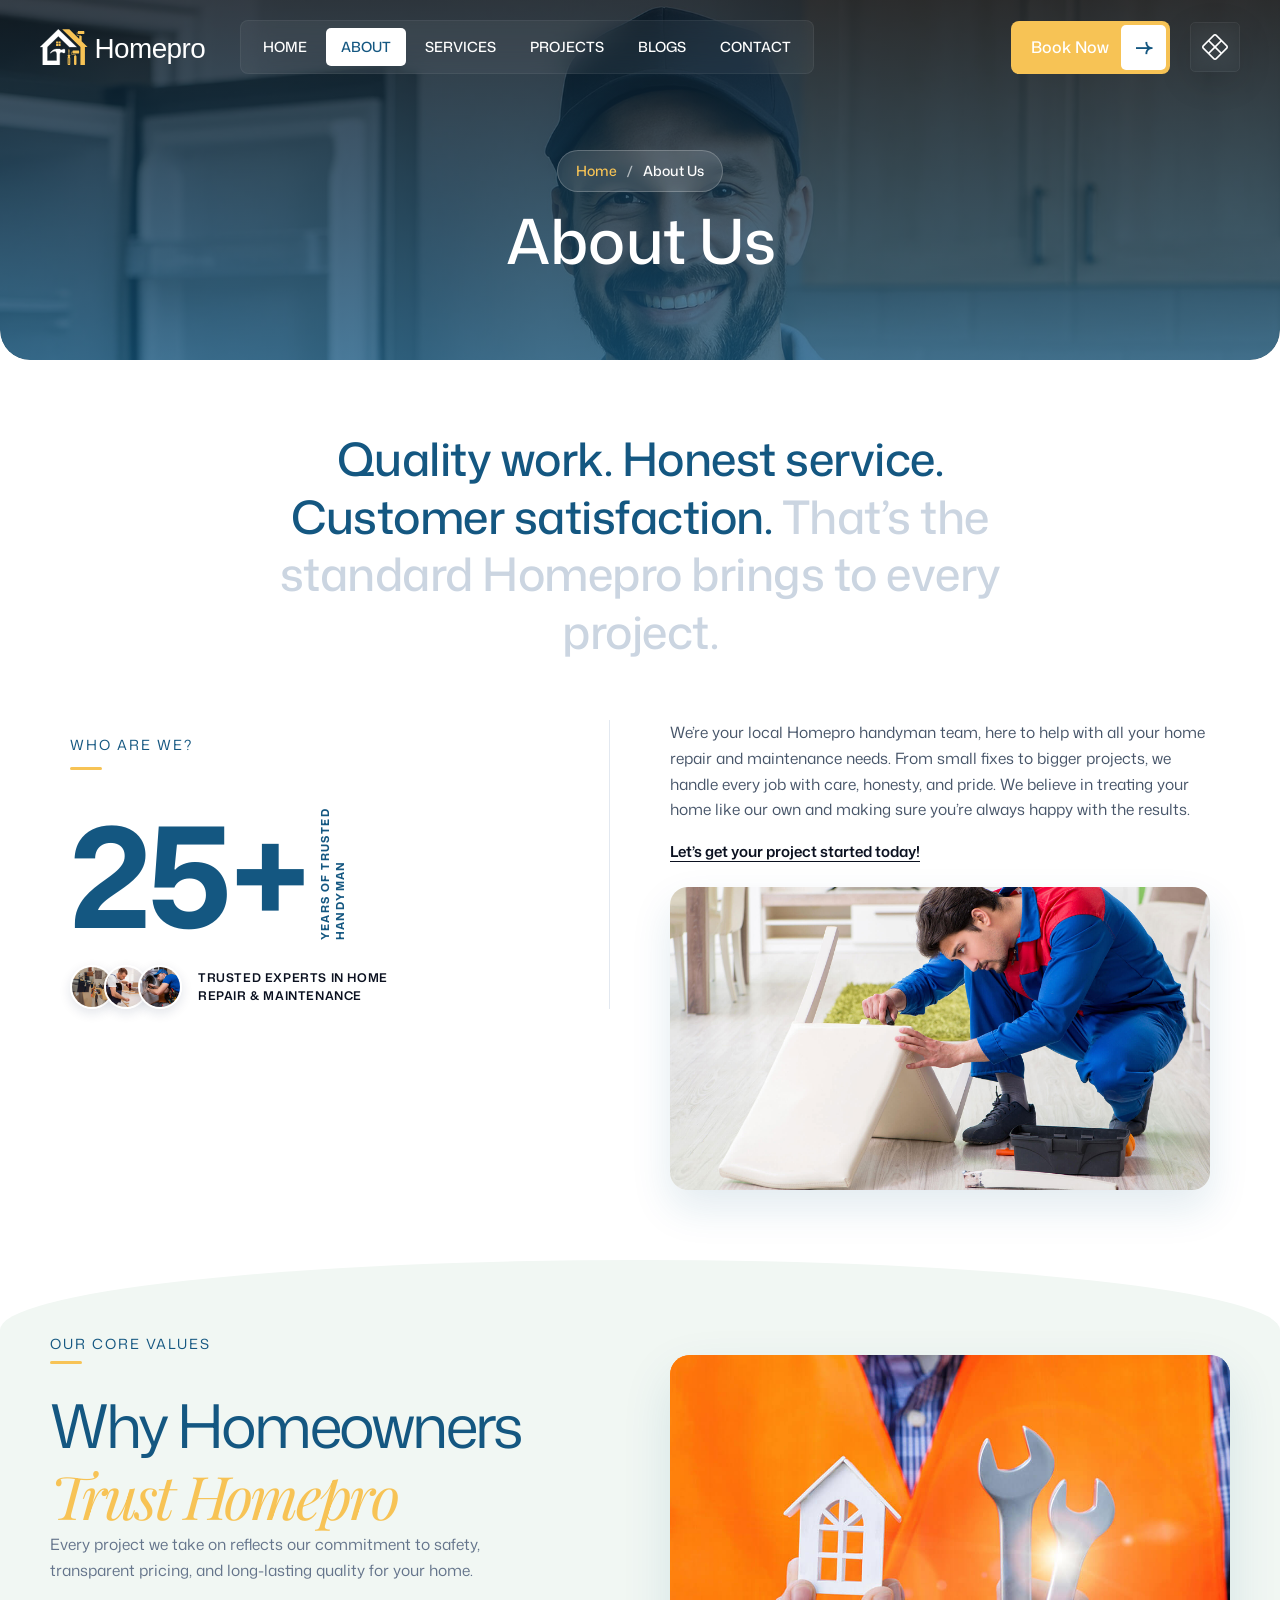
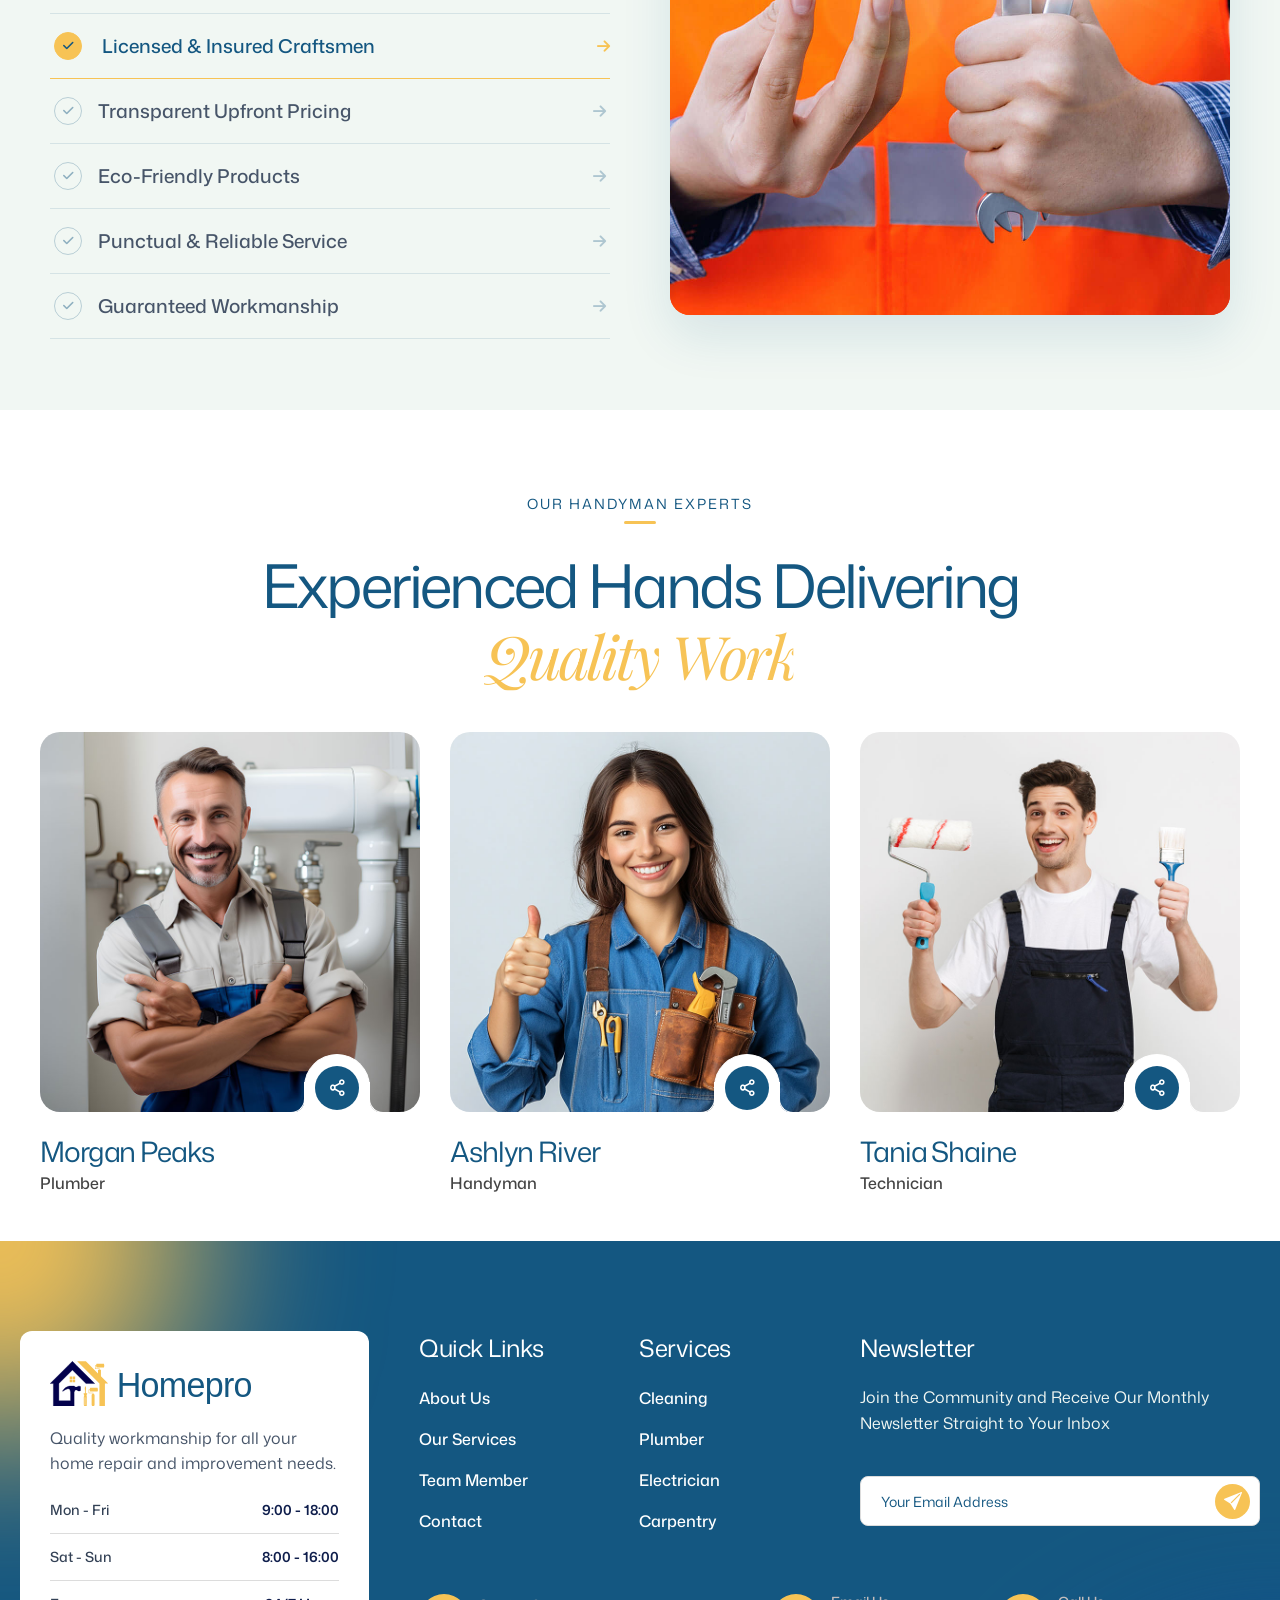
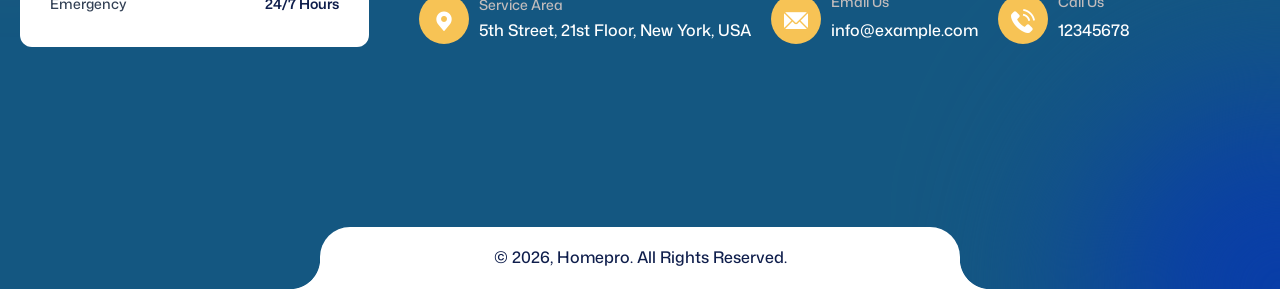
==== about.html @ 8de20cb4 "Move page and footer CSS into head to prevent FOUC on load" ====
<!DOCTYPE html>
<html lang="en-US">
<head>
<link rel="icon" type="image/svg+xml" href="favicon.svg">
	<meta charset="UTF-8" />
	<meta name="viewport" content="width=device-width, initial-scale=1" />
	<link rel="profile" href="http://gmpg.org/xfn/11" />
	
	<title>Homepro &#8211; On-Demand Home Services &amp; Repair WordPress Theme</title>
<meta name='robots' content='max-image-preview:large' />
<link rel='preconnect' href="https://fonts.gstatic.com" crossorigin />
<style id="wp-img-auto-sizes-contain-inline-css">
img:is([sizes=auto i],[sizes^="auto," i]){contain-intrinsic-size:3000px 1500px}
/*# sourceURL=wp-img-auto-sizes-contain-inline-css */
</style>
<style id="wp-emoji-styles-inline-css">

	img.wp-smiley, img.emoji {
		display: inline !important;
		border: none !important;
		box-shadow: none !important;
		height: 1em !important;
		width: 1em !important;
		margin: 0 0.07em !important;
		vertical-align: -0.1em !important;
		background: none !important;
		padding: 0 !important;
	}
/*# sourceURL=wp-emoji-styles-inline-css */
</style>
<style id="classic-theme-styles-inline-css">
/*! This file is auto-generated */
.wp-block-button__link{color:#fff;background-color:#32373c;border-radius:9999px;box-shadow:none;text-decoration:none;padding:calc(.667em + 2px) calc(1.333em + 2px);font-size:1.125em}.wp-block-file__button{background:#32373c;color:#fff;text-decoration:none}
/*# sourceURL=/wp-includes/css/classic-themes.min.css */
</style>
<style id="global-styles-inline-css">
:root{--wp--preset--aspect-ratio--square: 1;--wp--preset--aspect-ratio--4-3: 4/3;--wp--preset--aspect-ratio--3-4: 3/4;--wp--preset--aspect-ratio--3-2: 3/2;--wp--preset--aspect-ratio--2-3: 2/3;--wp--preset--aspect-ratio--16-9: 16/9;--wp--preset--aspect-ratio--9-16: 9/16;--wp--preset--color--black: #000000;--wp--preset--color--cyan-bluish-gray: #abb8c3;--wp--preset--color--white: #ffffff;--wp--preset--color--pale-pink: #f78da7;--wp--preset--color--vivid-red: #cf2e2e;--wp--preset--color--luminous-vivid-orange: #ff6900;--wp--preset--color--luminous-vivid-amber: #fcb900;--wp--preset--color--light-green-cyan: #7bdcb5;--wp--preset--color--vivid-green-cyan: #00d084;--wp--preset--color--pale-cyan-blue: #8ed1fc;--wp--preset--color--vivid-cyan-blue: #0693e3;--wp--preset--color--vivid-purple: #9b51e0;--wp--preset--gradient--vivid-cyan-blue-to-vivid-purple: linear-gradient(135deg,rgb(6,147,227) 0%,rgb(155,81,224) 100%);--wp--preset--gradient--light-green-cyan-to-vivid-green-cyan: linear-gradient(135deg,rgb(122,220,180) 0%,rgb(0,208,130) 100%);--wp--preset--gradient--luminous-vivid-amber-to-luminous-vivid-orange: linear-gradient(135deg,rgb(252,185,0) 0%,rgb(255,105,0) 100%);--wp--preset--gradient--luminous-vivid-orange-to-vivid-red: linear-gradient(135deg,rgb(255,105,0) 0%,rgb(207,46,46) 100%);--wp--preset--gradient--very-light-gray-to-cyan-bluish-gray: linear-gradient(135deg,rgb(238,238,238) 0%,rgb(169,184,195) 100%);--wp--preset--gradient--cool-to-warm-spectrum: linear-gradient(135deg,rgb(74,234,220) 0%,rgb(151,120,209) 20%,rgb(207,42,186) 40%,rgb(238,44,130) 60%,rgb(251,105,98) 80%,rgb(254,248,76) 100%);--wp--preset--gradient--blush-light-purple: linear-gradient(135deg,rgb(255,206,236) 0%,rgb(152,150,240) 100%);--wp--preset--gradient--blush-bordeaux: linear-gradient(135deg,rgb(254,205,165) 0%,rgb(254,45,45) 50%,rgb(107,0,62) 100%);--wp--preset--gradient--luminous-dusk: linear-gradient(135deg,rgb(255,203,112) 0%,rgb(199,81,192) 50%,rgb(65,88,208) 100%);--wp--preset--gradient--pale-ocean: linear-gradient(135deg,rgb(255,245,203) 0%,rgb(182,227,212) 50%,rgb(51,167,181) 100%);--wp--preset--gradient--electric-grass: linear-gradient(135deg,rgb(202,248,128) 0%,rgb(113,206,126) 100%);--wp--preset--gradient--midnight: linear-gradient(135deg,rgb(2,3,129) 0%,rgb(40,116,252) 100%);--wp--preset--font-size--small: 13px;--wp--preset--font-size--medium: 20px;--wp--preset--font-size--large: 36px;--wp--preset--font-size--x-large: 42px;--wp--preset--spacing--20: 0.44rem;--wp--preset--spacing--30: 0.67rem;--wp--preset--spacing--40: 1rem;--wp--preset--spacing--50: 1.5rem;--wp--preset--spacing--60: 2.25rem;--wp--preset--spacing--70: 3.38rem;--wp--preset--spacing--80: 5.06rem;--wp--preset--shadow--natural: 6px 6px 9px rgba(0, 0, 0, 0.2);--wp--preset--shadow--deep: 12px 12px 50px rgba(0, 0, 0, 0.4);--wp--preset--shadow--sharp: 6px 6px 0px rgba(0, 0, 0, 0.2);--wp--preset--shadow--outlined: 6px 6px 0px -3px rgb(255, 255, 255), 6px 6px rgb(0, 0, 0);--wp--preset--shadow--crisp: 6px 6px 0px rgb(0, 0, 0);}.wp-block-button{--wp--preset--dimension--25: 25%;--wp--preset--dimension--50: 50%;--wp--preset--dimension--75: 75%;--wp--preset--dimension--100: 100%;}:where(body) { margin: 0; }:where(.is-layout-flex){gap: 0.5em;}:where(.is-layout-grid){gap: 0.5em;}body .is-layout-flex{display: flex;}.is-layout-flex{flex-wrap: wrap;align-items: center;}.is-layout-flex > :is(*, div){margin: 0;}body .is-layout-grid{display: grid;}.is-layout-grid > :is(*, div){margin: 0;}body{padding-top: 0px;padding-right: 0px;padding-bottom: 0px;padding-left: 0px;}:root :where(.wp-element-button, .wp-block-button__link){background-color: #32373c;border-width: 0;color: #fff;font-family: inherit;font-size: inherit;font-style: inherit;font-weight: inherit;letter-spacing: inherit;line-height: inherit;padding-top: calc(0.667em + 2px);padding-right: calc(1.333em + 2px);padding-bottom: calc(0.667em + 2px);padding-left: calc(1.333em + 2px);text-decoration: none;text-transform: inherit;}.has-black-color{color: var(--wp--preset--color--black) !important;}.has-cyan-bluish-gray-color{color: var(--wp--preset--color--cyan-bluish-gray) !important;}.has-white-color{color: var(--wp--preset--color--white) !important;}.has-pale-pink-color{color: var(--wp--preset--color--pale-pink) !important;}.has-vivid-red-color{color: var(--wp--preset--color--vivid-red) !important;}.has-luminous-vivid-orange-color{color: var(--wp--preset--color--luminous-vivid-orange) !important;}.has-luminous-vivid-amber-color{color: var(--wp--preset--color--luminous-vivid-amber) !important;}.has-light-green-cyan-color{color: var(--wp--preset--color--light-green-cyan) !important;}.has-vivid-green-cyan-color{color: var(--wp--preset--color--vivid-green-cyan) !important;}.has-pale-cyan-blue-color{color: var(--wp--preset--color--pale-cyan-blue) !important;}.has-vivid-cyan-blue-color{color: var(--wp--preset--color--vivid-cyan-blue) !important;}.has-vivid-purple-color{color: var(--wp--preset--color--vivid-purple) !important;}.has-black-background-color{background-color: var(--wp--preset--color--black) !important;}.has-cyan-bluish-gray-background-color{background-color: var(--wp--preset--color--cyan-bluish-gray) !important;}.has-white-background-color{background-color: var(--wp--preset--color--white) !important;}.has-pale-pink-background-color{background-color: var(--wp--preset--color--pale-pink) !important;}.has-vivid-red-background-color{background-color: var(--wp--preset--color--vivid-red) !important;}.has-luminous-vivid-orange-background-color{background-color: var(--wp--preset--color--luminous-vivid-orange) !important;}.has-luminous-vivid-amber-background-color{background-color: var(--wp--preset--color--luminous-vivid-amber) !important;}.has-light-green-cyan-background-color{background-color: var(--wp--preset--color--light-green-cyan) !important;}.has-vivid-green-cyan-background-color{background-color: var(--wp--preset--color--vivid-green-cyan) !important;}.has-pale-cyan-blue-background-color{background-color: var(--wp--preset--color--pale-cyan-blue) !important;}.has-vivid-cyan-blue-background-color{background-color: var(--wp--preset--color--vivid-cyan-blue) !important;}.has-vivid-purple-background-color{background-color: var(--wp--preset--color--vivid-purple) !important;}.has-black-border-color{border-color: var(--wp--preset--color--black) !important;}.has-cyan-bluish-gray-border-color{border-color: var(--wp--preset--color--cyan-bluish-gray) !important;}.has-white-border-color{border-color: var(--wp--preset--color--white) !important;}.has-pale-pink-border-color{border-color: var(--wp--preset--color--pale-pink) !important;}.has-vivid-red-border-color{border-color: var(--wp--preset--color--vivid-red) !important;}.has-luminous-vivid-orange-border-color{border-color: var(--wp--preset--color--luminous-vivid-orange) !important;}.has-luminous-vivid-amber-border-color{border-color: var(--wp--preset--color--luminous-vivid-amber) !important;}.has-light-green-cyan-border-color{border-color: var(--wp--preset--color--light-green-cyan) !important;}.has-vivid-green-cyan-border-color{border-color: var(--wp--preset--color--vivid-green-cyan) !important;}.has-pale-cyan-blue-border-color{border-color: var(--wp--preset--color--pale-cyan-blue) !important;}.has-vivid-cyan-blue-border-color{border-color: var(--wp--preset--color--vivid-cyan-blue) !important;}.has-vivid-purple-border-color{border-color: var(--wp--preset--color--vivid-purple) !important;}.has-vivid-cyan-blue-to-vivid-purple-gradient-background{background: var(--wp--preset--gradient--vivid-cyan-blue-to-vivid-purple) !important;}.has-light-green-cyan-to-vivid-green-cyan-gradient-background{background: var(--wp--preset--gradient--light-green-cyan-to-vivid-green-cyan) !important;}.has-luminous-vivid-amber-to-luminous-vivid-orange-gradient-background{background: var(--wp--preset--gradient--luminous-vivid-amber-to-luminous-vivid-orange) !important;}.has-luminous-vivid-orange-to-vivid-red-gradient-background{background: var(--wp--preset--gradient--luminous-vivid-orange-to-vivid-red) !important;}.has-very-light-gray-to-cyan-bluish-gray-gradient-background{background: var(--wp--preset--gradient--very-light-gray-to-cyan-bluish-gray) !important;}.has-cool-to-warm-spectrum-gradient-background{background: var(--wp--preset--gradient--cool-to-warm-spectrum) !important;}.has-blush-light-purple-gradient-background{background: var(--wp--preset--gradient--blush-light-purple) !important;}.has-blush-bordeaux-gradient-background{background: var(--wp--preset--gradient--blush-bordeaux) !important;}.has-luminous-dusk-gradient-background{background: var(--wp--preset--gradient--luminous-dusk) !important;}.has-pale-ocean-gradient-background{background: var(--wp--preset--gradient--pale-ocean) !important;}.has-electric-grass-gradient-background{background: var(--wp--preset--gradient--electric-grass) !important;}.has-midnight-gradient-background{background: var(--wp--preset--gradient--midnight) !important;}.has-small-font-size{font-size: var(--wp--preset--font-size--small) !important;}.has-medium-font-size{font-size: var(--wp--preset--font-size--medium) !important;}.has-large-font-size{font-size: var(--wp--preset--font-size--large) !important;}.has-x-large-font-size{font-size: var(--wp--preset--font-size--x-large) !important;}
:root :where(.wp-block-icon svg){width: 24px;}
:where(.wp-block-gallery.is-layout-flex){gap: var( --wp--style--gallery-gap-default, var( --gallery-block--gutter-size, var( --wp--style--block-gap, 0.5em ) ) );}:where(.wp-block-gallery.is-layout-grid){gap: var( --wp--style--gallery-gap-default, var( --gallery-block--gutter-size, var( --wp--style--block-gap, 0.5em ) ) );}
:where(.wp-block-latest-posts.is-layout-flex){gap: 1.25em;}:where(.wp-block-latest-posts.is-layout-grid){gap: 1.25em;}
:where(.wp-block-post-template.is-layout-flex){gap: 1.25em;}:where(.wp-block-post-template.is-layout-grid){gap: 1.25em;}
:where(.wp-block-term-template.is-layout-flex){gap: 1.25em;}:where(.wp-block-term-template.is-layout-grid){gap: 1.25em;}
:where(.wp-block-columns.is-layout-flex){gap: 2em;}:where(.wp-block-columns.is-layout-grid){gap: 2em;}
:root :where(.wp-block-pullquote){font-size: 1.5em;line-height: 1.6;}
/*# sourceURL=global-styles-inline-css */
</style>




<style id="woocommerce-inline-inline-css">
.woocommerce form .form-row .required { visibility: visible; }
/*# sourceURL=woocommerce-inline-inline-css */
</style>
<noscript></noscript>

<script id="jquery-core-js" src="assets/js/17-jquery.min.js"></script>

<script id="jquery-js-after">
!function($){"use strict";$(document).ready(function(){$(this).scrollTop()>100&&$(".hfe-scroll-to-top-wrap").removeClass("hfe-scroll-to-top-hide"),$(window).scroll(function(){$(this).scrollTop()<100?$(".hfe-scroll-to-top-wrap").fadeOut(300):$(".hfe-scroll-to-top-wrap").fadeIn(300)}),$(".hfe-scroll-to-top-wrap").on("click",function(){$("html, body").animate({scrollTop:0},300);return!1})})}(jQuery);
!function($){'use strict';$(document).ready(function(){var bar=$('.hfe-reading-progress-bar');if(!bar.length)return;$(window).on('scroll',function(){var s=$(window).scrollTop(),d=$(document).height()-$(window).height(),p=d? s/d*100:0;bar.css('width',p+'%')});});}(jQuery);
</script>

<script id="wc-add-to-cart-js-extra">
var wc_add_to_cart_params = {"ajax_url":"/wp-admin/admin-ajax.php","wc_ajax_url":"/?wc-ajax=%%endpoint%%","i18n_view_cart":"View cart","cart_url":"#","is_cart":"","cart_redirect_after_add":"no"};
</script>


<script id="woocommerce-js-extra">
var woocommerce_params = {"ajax_url":"/wp-admin/admin-ajax.php","wc_ajax_url":"/?wc-ajax=%%endpoint%%","i18n_password_show":"Show password","i18n_password_hide":"Hide password"};
</script>

<noscript><style>.woocommerce-product-gallery{ opacity: 1 !important; }</style></noscript>
	<style>
				.e-con.e-parent:nth-of-type(n+4):not(.e-lazyloaded):not(.e-no-lazyload),
				.e-con.e-parent:nth-of-type(n+4):not(.e-lazyloaded):not(.e-no-lazyload) * {
					background-image: none !important;
				}
				@media screen and (max-height: 1024px) {
					.e-con.e-parent:nth-of-type(n+3):not(.e-lazyloaded):not(.e-no-lazyload),
					.e-con.e-parent:nth-of-type(n+3):not(.e-lazyloaded):not(.e-no-lazyload) * {
						background-image: none !important;
					}
				}
				@media screen and (max-height: 640px) {
					.e-con.e-parent:nth-of-type(n+2):not(.e-lazyloaded):not(.e-no-lazyload),
					.e-con.e-parent:nth-of-type(n+2):not(.e-lazyloaded):not(.e-no-lazyload) * {
						background-image: none !important;
					}
				}
			</style>
			<meta name="msapplication-TileImage" content="assets/images/media-54.png" />
<style id="faltu-dynamic-css">:root{--loader-img-width:250;--faltu-typography-body-font-family:Mona Sans;--faltu-typography-body-font-weight:400;--faltu-typography-body-font-size:16px;--faltu-typography-body-line-height:26px;--faltu-typography-secondary-font-family:Mona Sans;--faltu-typography-h1-font-family:Mona Sans;--faltu-typography-h1-font-weight:600;--faltu-typography-h1-font-size:80px;--faltu-typography-h1-line-height:90px;--faltu-typography-h2-font-family:Mona Sans;--faltu-typography-h2-font-weight:400;--faltu-typography-h2-font-size:60px;--faltu-typography-h2-line-height:70px;--faltu-typography-h3-font-family:Mona Sans;--faltu-typography-h3-font-weight:400;--faltu-typography-h3-font-size:34px;--faltu-typography-h3-line-height:44px;--faltu-typography-h4-font-family:Mona Sans;--faltu-typography-h4-font-weight:400;--faltu-typography-h4-font-size:28px;--faltu-typography-h4-line-height:38px;--faltu-typography-h5-font-family:Mona Sans;--faltu-typography-h5-font-weight:400;--faltu-typography-h5-font-size:24px;--faltu-typography-h5-line-height:34px;--faltu-typography-h6-font-family:Mona Sans;--faltu-typography-h6-font-weight:400;--faltu-typography-h6-font-size:20px;--faltu-typography-h6-line-height:30px;--faltu-primary-color:#F7C355;--faltu-text-color:#145781;--faltu-body-color:#444444;--faltu-white-color:#FFFFFF;--faltu-bg-dark-color:#145781;--faltu-bg-light-color:#F1F7F3;--faltu-border-light-color:#DCDCDC;}body{font-family:"Mona Sans";line-height:26px;font-weight:400;font-style:normal;font-size:16px;}h1, .h1{font-family:"Mona Sans";line-height:90px;font-weight:600;font-style:normal;font-size:80px;}h2, .h2{font-family:"Mona Sans";line-height:70px;font-weight:400;font-style:normal;font-size:60px;}h3, .h3{font-family:"Mona Sans";line-height:44px;font-weight:400;font-style:normal;font-size:34px;}h4, .h4{font-family:"Mona Sans";line-height:38px;font-weight:400;font-style:normal;font-size:28px;}h5, .h5{font-family:"Mona Sans";line-height:34px;font-weight:400;font-style:normal;font-size:24px;}h6, .h6{font-family:"Mona Sans";line-height:30px;font-weight:400;font-style:normal;font-size:20px;}</style>
<link rel="preconnect" href="#" crossorigin>
<link rel="preconnect" href="https://fonts.gstatic.com" crossorigin>
<link rel="stylesheet" href="https://cdnjs.cloudflare.com/ajax/libs/font-awesome/6.5.1/css/all.min.css">
<link rel="stylesheet" href="https://cdn.jsdelivr.net/npm/bootstrap-icons@1.11.3/font/bootstrap-icons.min.css">
<link rel="stylesheet" href="https://fonts.googleapis.com/css2?family=Mona+Sans:ital,wght@0,200..900;1,200..900&family=Playfair+Display:ital,wght@0,400..700;1,400..700&display=swap">
<link rel="stylesheet" href="assets/css/main.css">
<style id="flaticon-inline-data-uri">
@font-face {
    font-family: "flaticon_mycollection";
    src: url("[data-uri]") format("woff2");
    font-weight: normal;
    font-style: normal;
    font-display: block;
}

/*!
*    ______ _       _   _
*    |  ____| |     | | (_)
*    | |__  | | __ _| |_ _  ___ ___  _ __
*    |  __| | |/ _` | __| |/ __/ _ \| '_ \
*    | |    | | (_| | |_| | (_| (_) | | | |
*    |_|    |_|\__,_|\__|_|\___\___/|_| |_|
*
*         https://www.flaticon.com
*/



i[class^="flaticon-"]:before, i[class*=" flaticon-"]:before {
    font-family: flaticon_mycollection !important;
    font-style: normal;
    font-weight: normal !important;
    font-variant: normal;
    text-transform: none;
    line-height: 1;
    -webkit-font-smoothing: antialiased;
    -moz-osx-font-smoothing: grayscale;
    vertical-align: -0.125em;
}

.flaticon-facebook-app-symbol:before {
    content: "\f101";
}
.flaticon-twitter:before {
    content: "\f102";
}
.flaticon-instagram:before {
    content: "\f103";
}
.flaticon-youtube:before {
    content: "\f104";
}
.flaticon-dribble:before {
    content: "\f105";
}
.flaticon-reddit-logo:before {
    content: "\f106";
}
.flaticon-viber:before {
    content: "\f107";
}
.flaticon-tik-tok:before {
    content: "\f108";
}
.flaticon-asterisk:before {
    content: "\f109";
}
.flaticon-asterisk-1:before {
    content: "\f10a";
}
.flaticon-phone-call:before {
    content: "\f10b";
}
.flaticon-customer-service:before {
    content: "\f10c";
}
.flaticon-telephone:before {
    content: "\f10d";
}
.flaticon-phone-call-1:before {
    content: "\f10e";
}
.flaticon-support:before {
    content: "\f10f";
}
.flaticon-center:before {
    content: "\f110";
}
.flaticon-phone-call-2:before {
    content: "\f111";
}
.flaticon-email:before {
    content: "\f112";
}
.flaticon-email-1:before {
    content: "\f113";
}
.flaticon-email-2:before {
    content: "\f114";
}
.flaticon-email-3:before {
    content: "\f115";
}
.flaticon-email-4:before {
    content: "\f116";
}
.flaticon-pin:before {
    content: "\f117";
}
.flaticon-pin-1:before {
    content: "\f118";
}
.flaticon-home-address:before {
    content: "\f119";
}
.flaticon-web:before {
    content: "\f11a";
}
.flaticon-globe:before {
    content: "\f11b";
}
.flaticon-world-wide-web:before {
    content: "\f11c";
}
.flaticon-award-symbol:before {
    content: "\f11d";
}
.flaticon-award:before {
    content: "\f11e";
}
.flaticon-medal:before {
    content: "\f11f";
}
.flaticon-olive-branches-award-symbol:before {
    content: "\f120";
}
.flaticon-trophy:before {
    content: "\f121";
}
.flaticon-award-1:before {
    content: "\f122";
}
.flaticon-medal-1:before {
    content: "\f123";
}
.flaticon-winner:before {
    content: "\f124";
}
.flaticon-award-2:before {
    content: "\f125";
}
.flaticon-calendar:before {
    content: "\f126";
}
.flaticon-schedule:before {
    content: "\f127";
}
.flaticon-schedule-1:before {
    content: "\f128";
}
.flaticon-user:before {
    content: "\f129";
}
.flaticon-user-1:before {
    content: "\f12a";
}
.flaticon-edit-image:before {
    content: "\f12b";
}
.flaticon-edit-file:before {
    content: "\f12c";
}
.flaticon-document:before {
    content: "\f12d";
}
.flaticon-folder:before {
    content: "\f12e";
}
.flaticon-folder-1:before {
    content: "\f12f";
}
.flaticon-quote:before {
    content: "\f130";
}
.flaticon-quotation:before {
    content: "\f131";
}
.flaticon-comma:before {
    content: "\f132";
}
.flaticon-quotes:before {
    content: "\f133";
}
.flaticon-check-mark:before {
    content: "\f134";
}
.flaticon-checked:before {
    content: "\f135";
}
.flaticon-check-mark-1:before {
    content: "\f136";
}
.flaticon-check:before {
    content: "\f137";
}
.flaticon-read:before {
    content: "\f138";
}
.flaticon-thin-arrow:before {
    content: "\f139";
}
.flaticon-right-up:before {
    content: "\f13a";
}
.flaticon-arrow:before {
    content: "\f13b";
}
.flaticon-right-arrow:before {
    content: "\f13c";
}
.flaticon-right-arrow-1:before {
    content: "\f13d";
}
.flaticon-arrow-left:before {
    content: "\f13e";
}
.flaticon-chat:before {
    content: "\f13f";
}
.flaticon-back-in-time:before {
    content: "\f140";
}
.flaticon-gallery:before {
    content: "\f141";
}
.flaticon-play-button:before {
    content: "\f142";
}
.flaticon-play:before {
    content: "\f143";
}
.flaticon-play-button-1:before {
    content: "\f144";
}
.flaticon-play-1:before {
    content: "\f145";
}
.flaticon-play-2:before {
    content: "\f146";
}
.flaticon-share:before {
    content: "\f147";
}
.flaticon-paper-plane:before {
    content: "\f148";
}
.flaticon-linkedin:before {
    content: "\f149";
}
.flaticon-whatsapp:before {
    content: "\f14a";
}
.flaticon-man:before {
    content: "\f14b";
}
.flaticon-technician:before {
    content: "\f14c";
}
.flaticon-tools:before {
    content: "\f14d";
}
.flaticon-plumber:before {
    content: "\f14e";
}
.flaticon-technician-1:before {
    content: "\f14f";
}
.flaticon-troubleshooting:before {
    content: "\f150";
}
.flaticon-troubleshooting-1:before {
    content: "\f151";
}
.flaticon-broken-wire:before {
    content: "\f152";
}
.flaticon-plug:before {
    content: "\f153";
}
.flaticon-electrical-panel:before {
    content: "\f154";
}
.flaticon-electric-panel:before {
    content: "\f155";
}
.flaticon-broken-cable:before {
    content: "\f156";
}
.flaticon-electrician:before {
    content: "\f157";
}
.flaticon-tv:before {
    content: "\f158";
}
.flaticon-repair-service:before {
    content: "\f159";
}
.flaticon-wire:before {
    content: "\f15a";
}
.flaticon-wire-1:before {
    content: "\f15b";
}
.flaticon-chandelier:before {
    content: "\f15c";
}
.flaticon-electrical-mechanic:before {
    content: "\f15d";
}
.flaticon-electricity:before {
    content: "\f15e";
}
.flaticon-electrician-1:before {
    content: "\f15f";
}
.flaticon-circuit-breaker:before {
    content: "\f160";
}
.flaticon-leak:before {
    content: "\f161";
}
.flaticon-leak-1:before {
    content: "\f162";
}
.flaticon-faucet:before {
    content: "\f163";
}
.flaticon-repair:before {
    content: "\f164";
}
.flaticon-sink:before {
    content: "\f165";
}
.flaticon-plumbing-maintenance:before {
    content: "\f166";
}
.flaticon-repairing:before {
    content: "\f167";
}
.flaticon-system:before {
    content: "\f168";
}
.flaticon-unclogging:before {
    content: "\f169";
}
.flaticon-drain:before {
    content: "\f16a";
}
.flaticon-pipe:before {
    content: "\f16b";
}
.flaticon-cutting:before {
    content: "\f16c";
}
.flaticon-plumbing-accessory:before {
    content: "\f16d";
}
.flaticon-boiler:before {
    content: "\f16e";
}
.flaticon-heater:before {
    content: "\f16f";
}
.flaticon-water:before {
    content: "\f170";
}
.flaticon-pressure-gauge:before {
    content: "\f171";
}
.flaticon-pipe-1:before {
    content: "\f172";
}
.flaticon-basin:before {
    content: "\f173";
}
.flaticon-plumber-1:before {
    content: "\f174";
}
.flaticon-faucet-1:before {
    content: "\f175";
}
.flaticon-pipes:before {
    content: "\f176";
}
.flaticon-plumbing:before {
    content: "\f177";
}
.flaticon-plumber-2:before {
    content: "\f178";
}
.flaticon-toilet:before {
    content: "\f179";
}
.flaticon-faucet-2:before {
    content: "\f17a";
}
.flaticon-shower:before {
    content: "\f17b";
}
.flaticon-air-conditioner:before {
    content: "\f17c";
}
.flaticon-air-conditioner-1:before {
    content: "\f17d";
}
.flaticon-air-conditioner-2:before {
    content: "\f17e";
}
.flaticon-air-conditioner-3:before {
    content: "\f17f";
}
.flaticon-ac:before {
    content: "\f180";
}
.flaticon-air-conditioner-4:before {
    content: "\f181";
}
.flaticon-compressor:before {
    content: "\f182";
}
.flaticon-installation:before {
    content: "\f183";
}
.flaticon-maintenance:before {
    content: "\f184";
}
.flaticon-setting:before {
    content: "\f185";
}
.flaticon-maintenance-1:before {
    content: "\f186";
}
.flaticon-air-filter:before {
    content: "\f187";
}
.flaticon-air:before {
    content: "\f188";
}
.flaticon-repair-service-1:before {
    content: "\f189";
}
.flaticon-cleaning:before {
    content: "\f18a";
}
.flaticon-water-leak:before {
    content: "\f18b";
}
.flaticon-ac-1:before {
    content: "\f18c";
}
.flaticon-refilling:before {
    content: "\f18d";
}
.flaticon-repair-1:before {
    content: "\f18e";
}
.flaticon-air-conditioner-5:before {
    content: "\f18f";
}
.flaticon-system-1:before {
    content: "\f190";
}
.flaticon-cleaning-service:before {
    content: "\f191";
}
.flaticon-clean:before {
    content: "\f192";
}
.flaticon-ac-2:before {
    content: "\f193";
}
.flaticon-hotel:before {
    content: "\f194";
}
.flaticon-cleaning-1:before {
    content: "\f195";
}
.flaticon-oosouji:before {
    content: "\f196";
}
.flaticon-home:before {
    content: "\f197";
}
.flaticon-sofa:before {
    content: "\f198";
}
.flaticon-kitchen:before {
    content: "\f199";
}
.flaticon-cleaning-after-builders:before {
    content: "\f19a";
}
.flaticon-cleaning-2:before {
    content: "\f19b";
}
.flaticon-washing:before {
    content: "\f19c";
}
.flaticon-hot-water:before {
    content: "\f19d";
}
.flaticon-kitchen-1:before {
    content: "\f19e";
}
.flaticon-shower-1:before {
    content: "\f19f";
}
.flaticon-toilet-1:before {
    content: "\f1a0";
}
.flaticon-bathroom:before {
    content: "\f1a1";
}
.flaticon-water-closet:before {
    content: "\f1a2";
}
.flaticon-window-cleaning:before {
    content: "\f1a3";
}
.flaticon-window:before {
    content: "\f1a4";
}
.flaticon-window-cleaning-1:before {
    content: "\f1a5";
}
.flaticon-power-washing:before {
    content: "\f1a6";
}
.flaticon-carpet:before {
    content: "\f1a7";
}
.flaticon-mop:before {
    content: "\f1a8";
}
.flaticon-cleaning-tools:before {
    content: "\f1a9";
}
.flaticon-cleaning-3:before {
    content: "\f1aa";
}
.flaticon-house-cleaning:before {
    content: "\f1ab";
}
.flaticon-housekeeping:before {
    content: "\f1ac";
}
.flaticon-clean-1:before {
    content: "\f1ad";
}
.flaticon-cleaning-service-1:before {
    content: "\f1ae";
}
.flaticon-crew:before {
    content: "\f1af";
}
.flaticon-cleaning-cart:before {
    content: "\f1b0";
}
.flaticon-laundry-service:before {
    content: "\f1b1";
}
.flaticon-office-cleaning:before {
    content: "\f1b2";
}
.flaticon-cleaner:before {
    content: "\f1b3";
}
.flaticon-janitorial-service:before {
    content: "\f1b4";
}
.flaticon-hotel-cleaning:before {
    content: "\f1b5";
}
.flaticon-cleaner-1:before {
    content: "\f1b6";
}
.flaticon-office:before {
    content: "\f1b7";
}
.flaticon-cleaning-tool:before {
    content: "\f1b8";
}
.flaticon-oil:before {
    content: "\f1b9";
}
.flaticon-lubricant:before {
    content: "\f1ba";
}
.flaticon-water-pump:before {
    content: "\f1bb";
}
.flaticon-installation-1:before {
    content: "\f1bc";
}
.flaticon-technician-2:before {
    content: "\f1bd";
}
.flaticon-check-1:before {
    content: "\f1be";
}
.flaticon-machine-oil:before {
    content: "\f1bf";
}
.flaticon-mechanical-engineering:before {
    content: "\f1c0";
}
.flaticon-welding:before {
    content: "\f1c1";
}
.flaticon-welding-1:before {
    content: "\f1c2";
}
.flaticon-welding-2:before {
    content: "\f1c3";
}
.flaticon-tool-box:before {
    content: "\f1c4";
}
.flaticon-wrench:before {
    content: "\f1c5";
}
.flaticon-predictive:before {
    content: "\f1c6";
}
.flaticon-tools-1:before {
    content: "\f1c7";
}
.flaticon-mechanic:before {
    content: "\f1c8";
}
.flaticon-spare-parts:before {
    content: "\f1c9";
}
.flaticon-mechanical:before {
    content: "\f1ca";
}
.flaticon-car:before {
    content: "\f1cb";
}
.flaticon-motor:before {
    content: "\f1cc";
}
.flaticon-motor-1:before {
    content: "\f1cd";
}
.flaticon-car-1:before {
    content: "\f1ce";
}
.flaticon-service:before {
    content: "\f1cf";
}
.flaticon-installation-2:before {
    content: "\f1d0";
}
.flaticon-folder-2:before {
    content: "\f1d1";
}
.flaticon-cabinet:before {
    content: "\f1d2";
}
.flaticon-repairing-1:before {
    content: "\f1d3";
}
.flaticon-floor:before {
    content: "\f1d4";
}
.flaticon-window-1:before {
    content: "\f1d5";
}
.flaticon-screwdriver:before {
    content: "\f1d6";
}
.flaticon-carpentry:before {
    content: "\f1d7";
}
.flaticon-construction:before {
    content: "\f1d8";
}
.flaticon-carpenter:before {
    content: "\f1d9";
}
.flaticon-interior-design:before {
    content: "\f1da";
}
.flaticon-paint-brush:before {
    content: "\f1db";
}
.flaticon-paint-roller:before {
    content: "\f1dc";
}
.flaticon-paint-roller-1:before {
    content: "\f1dd";
}
.flaticon-painting:before {
    content: "\f1de";
}
.flaticon-ceiling:before {
    content: "\f1df";
}
.flaticon-car-painting:before {
    content: "\f1e0";
}
.flaticon-wallpaper:before {
    content: "\f1e1";
}
.flaticon-surface:before {
    content: "\f1e2";
}
.flaticon-clean-2:before {
    content: "\f1e3";
}
.flaticon-paint-roller-2:before {
    content: "\f1e4";
}
.flaticon-paint-spray:before {
    content: "\f1e5";
}
.flaticon-paint-brush-1:before {
    content: "\f1e6";
}
.flaticon-workshop:before {
    content: "\f1e7";
}
.flaticon-electrician-service:before {
    content: "\f1e8";
}
.flaticon-house:before {
    content: "\f1e9";
}
.flaticon-roof:before {
    content: "\f1ea";
}
.flaticon-home-repair:before {
    content: "\f1eb";
}
.flaticon-house-maintenance:before {
    content: "\f1ec";
}
.flaticon-building:before {
    content: "\f1ed";
}
.flaticon-property-management:before {
    content: "\f1ee";
}
.flaticon-car-repair:before {
    content: "\f1ef";
}
.flaticon-development:before {
    content: "\f1f0";
}
.flaticon-bed:before {
    content: "\f1f1";
}
.flaticon-house-1:before {
    content: "\f1f2";
}
.flaticon-washing-machine:before {
    content: "\f1f3";
}
.flaticon-appliance-repair:before {
    content: "\f1f4";
}
.flaticon-washing-machine-1:before {
    content: "\f1f5";
}
.flaticon-review:before {
    content: "\f1f6";
}
.flaticon-rating:before {
    content: "\f1f7";
}
.flaticon-happy:before {
    content: "\f1f8";
}
.flaticon-chat-1:before {
    content: "\f1f9";
}
.flaticon-affordable:before {
    content: "\f1fa";
}
.flaticon-clock:before {
    content: "\f1fb";
}
.flaticon-clock-1:before {
    content: "\f1fc";
}
.flaticon-rapid:before {
    content: "\f1fd";
}
.flaticon-fast-time:before {
    content: "\f1fe";
}


</style>
<style id="master-perfect-overrides">
:root {
    --faltu-primary-color: #F7C355 !important;
    --faltu-bg-dark-color: #145781 !important;
    --faltu-text-color: #145781 !important;
    --e-global-color-primary: #145781 !important;
    --e-global-color-secondary: #F7C355 !important;
    --e-global-color-accent: #F7C355 !important;
}

/* Hide Preloader permanently */
#ht-preloader, .preloader, #preloader, #page-loading, .page-loading {
    display: none !important;
    opacity: 0 !important;
    visibility: hidden !important;
    z-index: -9999 !important;
}
body {
    overflow: visible !important;
    opacity: 1 !important;
    visibility: visible !important;
}

/* Icons Visibility */
.service-icon i,
.service-icon .flaticon,
.service-icon [class^="flaticon-"] {
    color: #FFFFFF !important;
    font-size: 46px !important;
    line-height: 1 !important;
    display: inline-block !important;
    visibility: visible !important;
    opacity: 1 !important;
}
.service-item:hover .service-icon i,
.service-item.style-1:hover .service-icon i {
    color: #145781 !important;
}
i.flaticon, [class^="flaticon-"], [class*=" flaticon-"], [class^="flaticon-"]:before, [class*=" flaticon-"]:before, [class^="flaticon-"]:after, [class*=" flaticon-"]:after {
    font-family: "flaticon_mycollection" !important;
    visibility: visible !important;
    opacity: 1 !important;
}

/* Contact / Booking Call / Email Red Icons -> Light Brown #F7C355 */
.contact-info li i,
.contact-icon i,
.contact-info .flaticon,
.elementor-widget-contact-info i {
    color: #F7C355 !important;
}

/* Consistent Italic Serif Accent for ALL Site Headings */
.theme-title h2 .title-sub,
.theme-title h1 .title-sub {
    font-family: 'Playfair Display', Georgia, serif !important;
    font-style: italic !important;
    font-weight: 400 !important;
    color: #F7C355 !important;
}

/* Service Hours Box (Offcanvas Sidebar Only) - Pure White Text */
.elementor-17094 .elementor-widget-working-hours,
.elementor-17094 .elementor-widget-working-hours *,
.elementor-element-7171aa9,
.elementor-element-7171aa9 * {
    color: #FFFFFF !important;
}

/* Footer White Card Working Hours - Dark Readable Text */
.elementor-17089 .elementor-element-78c54be .working-hours-item .working-day,
.elementor-17089 .elementor-element-5eec613 .working-hours-item .working-day {
    color: #334155 !important;
}
.elementor-17089 .elementor-element-78c54be .working-hours-item .working-time,
.elementor-17089 .elementor-element-5eec613 .working-hours-item .working-time {
    color: #0F1E4C !important;
}
.elementor-17089 .elementor-element-78c54be .elementor-widget-text-editor,
.elementor-17089 .elementor-element-78c54be .elementor-widget-text-editor p {
    color: #475569 !important;
}

/* Offcanvas Drawer White Heading & Visible Icons */
.elementor-17094 .ht-heading,
.elementor-17094 .ht-heading.text-white,
.ht-main-nav-content .ht-heading {
    color: #FFFFFF !important;
}
.elementor-17094 .contact-icon i,
.ht-main-nav-content .contact-icon i,
.elementor-17094 .contact-info li i,
.ht-main-nav-content .contact-info li i {
    color: #FFFFFF !important;
}
#colophon .contact-icon i,
.elementor-17089 .contact-icon i,
#colophon .contact-info li i,
.elementor-17089 .contact-info li i {
    color: #FFFFFF !important;
}

/* Sub-Heading Design */
.ht-subtitle,
.faltu-sub-title,
.sub-title,
.ht-subtitle h6,
.theme-title .ht-subtitle,
.theme-title .ht-subtitle h6 {
    display: inline-block !important;
    background: transparent !important;
    box-shadow: none !important;
    border: none !important;
    padding: 0 0 6px 0 !important;
    margin-bottom: 12px !important;
    border-radius: 0 !important;
}
.ht-subtitle h6,
.faltu-sub-title,
.sub-title {
    font-family: var(--faltu-typography-body-font-family, 'Mona Sans', sans-serif) !important;
    font-size: 14px !important;
    font-weight: 400 !important;
    text-transform: uppercase !important;
    letter-spacing: 2px !important;
    color: #145781 !important;
    position: relative !important;
    display: inline-flex !important;
    align-items: center !important;
    gap: 8px !important;
}
.ht-subtitle h6::after,
.faltu-sub-title::after {
    content: "" !important;
    position: absolute !important;
    bottom: -4px !important;
    left: 0 !important;
    width: 32px !important;
    height: 3px !important;
    background: #F7C355 !important;
    border-radius: 2px !important;
}
.text-center .ht-subtitle h6::after {
    left: 50% !important;
    transform: translateX(-50%) !important;
}
.ht-subtitle h6::before,
.faltu-sub-title::before {
    display: none !important;
    content: none !important;
}

/* Clean Original Footer (#colophon & .elementor-17089) */
#colophon,
footer#colophon,
.elementor-17089,
.elementor-17089 .elementor-element-dc02960 {
    background-color: #145781 !important;
    background-image: none !important;
    border-radius: 0 !important;
}
.elementor-17089 .elementor-element-dc02960 {
    padding-bottom: 0 !important;
}
.elementor-17089 .elementor-element-d8ad5fa {
    margin-top: 40px !important;
    padding-bottom: 0 !important;
    opacity: 1 !important;
    transform: none !important;
}
.elementor-17089 .elementor-element-a12878f {
    background-color: #FFFFFF !important;
    border-radius: 30px 30px 0 0 !important;
    padding: 18px 30px !important;
}
.elementor-17089 .elementor-element-129ed27,
.elementor-17089 .elementor-element-129ed27 p {
    color: #0F1E4C !important;
}
.elementor-17089 .elementor-element-dc02960::before,
.elementor-17089 .elementor-element-dc02960::after,
.footer-shape, .footer-corner,
[class*="footer-shape"],
.elementor-shape, .elementor-shape-bottom, .elementor-shape-top,
.elementor-shape-svg {
    display: none !important;
    background: none !important;
    background-image: none !important;
    opacity: 0 !important;
    visibility: hidden !important;
    content: none !important;
}

/* 50px Gap Between "Our Handiwork Done Right" Heading & Portfolio Images */
.elementor-element-e3519ce {
    margin-top: 50px !important;
}

/* Match "Our Handiwork Done Right" & "Reviews From Our Clients" Heading Size to Site H2s */
.theme-title.style-3 h2,
.theme-title.style-3 .title-text-img h2,
.theme-title.style-3 .title-text-img span {
    font-size: var(--faltu-typography-h2-font-size, 60px) !important;
    line-height: var(--faltu-typography-h2-line-height, 70px) !important;
    font-weight: var(--faltu-typography-h2-font-weight, 400) !important;
}
.theme-title.style-3 .title-icon img {
    width: 65px !important;
}

/* Portfolio Cards (.portfolio-item.style-1) - Sleek Hover Text Overlay Inside Image */
.portfolio-item.style-1 {
    position: relative !important;
    overflow: hidden !important;
    border-radius: 20px !important;
    box-shadow: 0 12px 30px rgba(20, 87, 129, 0.1) !important;
    background: transparent !important;
    padding: 0 !important;
    margin: 0 !important;
}
.portfolio-item.style-1 .portfolio-image {
    position: relative !important;
    overflow: hidden !important;
    border-radius: 20px !important;
    margin: 0 !important;
}
.portfolio-item.style-1 .portfolio-image img {
    width: 100% !important;
    display: block !important;
    transition: transform 0.55s cubic-bezier(0.4, 0, 0.2, 1) !important;
}
.portfolio-item.style-1:hover .portfolio-image img {
    transform: scale(1.07) !important;
}
.portfolio-item.style-1 .portfolio-desc {
    position: absolute !important;
    inset: 0 !important;
    display: flex !important;
    flex-direction: column !important;
    justify-content: flex-end !important;
    align-items: flex-start !important;
    padding: 28px !important;
    margin: 0 !important;
    border-radius: 20px !important;
    background: linear-gradient(to top, rgba(11, 29, 44, 0.92) 0%, rgba(20, 87, 129, 0.48) 55%, transparent 100%) !important;
    opacity: 0 !important;
    transition: opacity 0.35s ease !important;
    z-index: 3 !important;
    box-shadow: none !important;
    border: none !important;
}
.portfolio-item.style-1:hover .portfolio-desc {
    opacity: 1 !important;
}
.portfolio-item.style-1 .portfolio-subtitle {
    order: -1 !important;
    display: inline-block !important;
    background: #F7C355 !important;
    color: #145781 !important;
    font-size: 12px !important;
    font-weight: 600 !important;
    letter-spacing: 0.8px !important;
    text-transform: uppercase !important;
    padding: 5px 14px !important;
    border-radius: 50px !important;
    margin-bottom: 10px !important;
    transform: translateY(12px);
    transition: transform 0.35s ease !important;
}
.portfolio-item.style-1 .portfolio-title {
    transform: translateY(12px);
    transition: transform 0.35s ease 0.05s !important;
}
.portfolio-item.style-1:hover .portfolio-subtitle,
.portfolio-item.style-1:hover .portfolio-title {
    transform: translateY(0) !important;
}
.portfolio-item.style-1 .portfolio-title h4 {
    margin: 0 !important;
}
.portfolio-item.style-1 .portfolio-title h4 a {
    color: #FFFFFF !important;
    text-decoration: none !important;
}
.portfolio-item.style-1 .portfolio-title h4 a:hover {
    color: #F7C355 !important;
}

/* Seamless Section Transitions (No White Stripe Gaps Between Colored Sections) */
.elementor-5976 {
    display: flex !important;
    flex-direction: column !important;
    gap: 0 !important;
}
#colophon,
footer#colophon {
    margin-top: 0 !important;
}

/* Remove Text Marquee Lines Only (Keep Testimonial Reviews Visible!) */
.elementor-widget-marquee-animation,
.marquee-wrap:not(.testimonial-marquee),
[data-widget_type="marquee-animation.default"] {
    display: none !important;
}
</style>


<style id="global-smooth-animations">
/* 0. Page-Wide Smooth Scroll */
html {
    scroll-behavior: smooth;
}

/* 1. Uniform Fixed Site-Wide Transition Curve (0.4s everywhere) */
:root {
    --apna-ease: 0.4s cubic-bezier(0.22, 1, 0.36, 1);
}

a, button, .btn, input, textarea, select, input[type="submit"],
.main-nav a, .main-nav li,
.service-item, .service-item .service-image, .service-item .service-image img,
.service-item .service-icon, .service-item .service-icon i,
.service-item .service-title a, .service-item .service-btn, .service-item .link-btn,
.portfolio-item, .portfolio-item *, .step-card, .step-circle, .fx-stat-card,
.why-clean-list li, .why-check-dot, .why-list-title, .why-list-arrow,
.why-img-frame, .kf-feat-item, .kf-feat-icon i, .kf-stat-block,
.testimonial.style-1, .team-member, .team-member *,
.elementor-icon, .contact-icon, .accordion-item, .accordion-button {
    transition: all var(--apna-ease) !important;
}

/* 2. Header Sub-Menu Smooth Fade + Slide Animation */
.main-nav ul.sub-menu,
.main-nav li > ul.sub-menu {
    display: block !important;
    opacity: 0 !important;
    visibility: hidden !important;
    transform: translateY(14px) !important;
    pointer-events: none !important;
    transition: all var(--apna-ease) !important;
}
.main-nav li:hover > ul.sub-menu,
.main-nav li.focus > ul.sub-menu {
    opacity: 1 !important;
    visibility: visible !important;
    transform: translateY(0) !important;
    pointer-events: auto !important;
}

/* 3. Header Sidebar / Offcanvas Drawer Smooth Slide Transition */
.ht-sidenav, .ht-main-nav, .ht-main-nav-content, nav.ht-sidenav, [class*="sidenav"] {
    transition: transform var(--apna-ease), opacity var(--apna-ease), visibility var(--apna-ease) !important;
}

/* 4. Smooth Hover Micro-Interactions */
.service-item:hover,
.team-member:hover,
.testimonial.style-1:hover {
    transform: translateY(-6px) !important;
}
.kf-feat-item:hover {
    transform: translateY(-4px) !important;
}
.kf-feat-item:hover .kf-feat-icon i {
    transform: scale(1.1) !important;
}
#colophon a:hover {
    color: #F7C355 !important;
}
#colophon .social-icons a:hover,
#colophon .elementor-social-icon:hover {
    transform: translateY(-3px) scale(1.06) !important;
}

/* 5. Uniform 70px Vertical Section Spacing Across Entire Site */
.elementor-element-1e69975,
.elementor-element-e8fa7a5 {
    display: none !important;
}
.elementor-5976 > .e-con.e-parent:not(.elementor-element-868c1c6):not(.elementor-element-dfa34fd):not(.elementor-element-0c49499):not(.elementor-element-eedccf6):not(.elementor-element-e8fa7a5):not(.elementor-element-1e69975),
#key-features,
#simple-steps {
    --padding-top: 35px !important;
    --padding-bottom: 35px !important;
    padding-top: 35px !important;
    padding-bottom: 35px !important;
    padding-block-start: 35px !important;
    padding-block-end: 35px !important;
    margin-top: 0 !important;
    margin-bottom: 0 !important;
}
.elementor-5976 > .e-con.e-parent:not(.elementor-element-868c1c6):not(.elementor-element-dfa34fd):not(.elementor-element-0c49499):not(.elementor-element-eedccf6):not(.elementor-element-e8fa7a5):not(.elementor-element-1e69975) > .e-con-inner {
    padding-top: 0 !important;
    padding-bottom: 0 !important;
    padding-block-start: 0 !important;
    padding-block-end: 0 !important;
}
/* First section after Hero & Last section before Footer get full 70px outer edge */
.elementor-5976 > .e-con.e-parent.elementor-element-adb99f1 {
    --padding-top: 70px !important;
    --padding-bottom: 35px !important;
    padding-top: 70px !important;
    padding-bottom: 35px !important;
    padding-block-start: 70px !important;
    padding-block-end: 35px !important;
}
.elementor-5976 > .e-con.e-parent.elementor-element-b71e4af {
    --padding-top: 35px !important;
    --padding-bottom: 70px !important;
    padding-top: 35px !important;
    padding-bottom: 70px !important;
    padding-block-start: 35px !important;
    padding-block-end: 70px !important;
}
/* Services heading (a922917) & Services grid (64ee935) act as one unified section */
.elementor-5976 > .e-con.e-parent.elementor-element-a922917 {
    --padding-top: 35px !important;
    --padding-bottom: 30px !important;
    padding-top: 35px !important;
    padding-bottom: 30px !important;
    padding-block-start: 35px !important;
    padding-block-end: 30px !important;
}
.elementor-5976 > .e-con.e-parent.elementor-element-64ee935 {
    --padding-top: 0px !important;
    --padding-bottom: 35px !important;
    padding-top: 0 !important;
    padding-bottom: 35px !important;
    padding-block-start: 0 !important;
    padding-block-end: 35px !important;
}
/* Colored/full-bleed sections: 70px internal padding + 35px outer margin (= 70px gap with adjacent 35px sections) */
#why-choose-us {
    padding-top: 70px !important;
    padding-bottom: 70px !important;
    margin-top: 35px !important;
    margin-bottom: 35px !important;
}
.elementor-5976 > .e-con.e-parent.elementor-element-82c0fe4 {
    --padding-bottom: 70px !important;
    padding-bottom: 70px !important;
    padding-block-end: 70px !important;
    border-bottom-left-radius: 0 !important;
    border-bottom-right-radius: 0 !important;
}
.fx-experience-banner {
    padding-top: 70px !important;
    padding-bottom: 70px !important;
    margin-top: 0 !important;
    margin-bottom: 35px !important;
}
.elementor-element-0c49499 {
    margin-top: 35px !important;
}
.elementor-element-eedccf6 {
    --padding-bottom: 35px !important;
    padding-bottom: 35px !important;
    padding-block-end: 35px !important;
}
.elementor-element-eedccf6 > .e-con-inner {
    padding-bottom: 0 !important;
    padding-block-end: 0 !important;
}
.elementor-17089 .elementor-element-dc02960 {
    padding-top: 70px !important;
}

/* 6. Scroll Entrance Animation System (Banner, Custom Sections, Footer) */
.apna-reveal {
    opacity: 0;
    transform: translateY(32px);
    transition: opacity var(--apna-ease), transform var(--apna-ease) !important;
    will-change: opacity, transform;
}
.apna-reveal.apna-visible {
    opacity: 1 !important;
    transform: translateY(0) !important;
}
.apna-delay-1 { transition-delay: 0.08s !important; }
.apna-delay-2 { transition-delay: 0.16s !important; }
.apna-delay-3 { transition-delay: 0.24s !important; }
.apna-delay-4 { transition-delay: 0.32s !important; }


/* Section 1: About Who Are We + Scroll Color-Reveal Heading */
.about-hero-banner, .about-who-section, .about-who-section * {
    font-family: var(--faltu-typography-body-font-family, 'Mona Sans', sans-serif) !important;
}
.about-who-sub {
    padding-top: 10px !important;
    margin-bottom: 0 !important;
    flex-shrink: 0;
}
.about-who-num {
    color: #145781 !important;
}
.about-scroll-heading .scroll-word.active {
    color: #145781 !important;
}
.about-scroll-heading .scroll-word.scroll-word-light {
    color: #CBD5E1 !important;
}
.about-scroll-heading .scroll-word.scroll-word-light.active {
    color: #145781 !important;
}
.about-who-section {
    background: #FFFFFF;
    padding-top: 70px !important;
    padding-bottom: 35px !important;
}
.about-who-container {
    max-width: 1200px;
    margin: 0 auto;
    padding: 0 30px;
}
.about-who-heading-wrap {
    max-width: 820px;
    margin: 0 auto 60px auto;
    text-align: center;
}
.about-scroll-heading {
    font-size: clamp(28px, 3.6vw, 46px) !important;
    line-height: 1.25 !important;
    font-weight: 500 !important;
    letter-spacing: -0.5px;
    margin: 0 !important;
}
.about-scroll-heading .scroll-word {
    color: #CBD5E1;
    transition: color 0.4s cubic-bezier(0.22, 1, 0.36, 1);
}
.about-scroll-heading .scroll-word.active {
    color: #0B1120;
}
.about-who-grid {
    display: grid;
    grid-template-columns: 1fr 1fr;
    gap: 60px;
    align-items: start;
}
.about-who-left {
    padding-right: 40px;
    border-right: 1px solid #E2E8F0;
    display: flex;
    flex-direction: column;
    align-items: flex-start;
    justify-content: flex-start;
    gap: 24px;
}
.about-who-top-row {
    display: flex;
    align-items: flex-start;
    gap: 24px;
}
.about-who-label {
    font-size: 12px;
    font-weight: 700;
    letter-spacing: 1.5px;
    text-transform: uppercase;
    color: #145781;
    padding-top: 14px;
    white-space: nowrap;
}
.about-who-stat {
    display: flex;
    align-items: center;
    gap: 10px;
}
.about-who-num {
    font-size: clamp(96px, 11vw, 152px);
    font-weight: 700;
    line-height: 0.88;
    letter-spacing: -4px;
    color: #0B1120;
}
.about-who-vertical {
    writing-mode: vertical-rl;
    transform: rotate(180deg);
    font-size: 11px;
    font-weight: 700;
    letter-spacing: 1.4px;
    line-height: 1.4;
    text-transform: uppercase;
    color: #145781;
}
.about-who-avatars-row {
    display: flex;
    align-items: center;
    gap: 16px;
}
.about-who-avatars {
    display: flex;
    align-items: center;
}
.about-who-avatars img {
    width: 44px;
    height: 44px;
    border-radius: 50%;
    object-fit: cover;
    border: 2px solid #FFFFFF;
    margin-left: -10px;
    box-shadow: 0 4px 12px rgba(15, 30, 76, 0.12);
}
.about-who-avatars img:first-child {
    margin-left: 0;
}
.about-who-avatars-text {
    font-size: 12px;
    font-weight: 600;
    letter-spacing: 0.6px;
    line-height: 1.45;
    color: #0B1120;
    text-transform: uppercase;
}
.about-who-right {
    display: flex;
    flex-direction: column;
    align-items: flex-start;
    gap: 16px;
}
.about-who-desc {
    margin: 0 !important;
    font-size: 15.5px;
    line-height: 1.65;
    color: #475569;
}
.about-who-link {
    display: inline-block;
    font-size: 15px;
    font-weight: 600;
    color: #0B1120 !important;
    text-decoration: underline !important;
    text-underline-offset: 4px;
}
.about-who-link:hover {
    color: #145781 !important;
}
.about-who-photo-wrap {
    width: 100%;
    border-radius: 18px;
    overflow: hidden;
    margin-top: 6px;
    box-shadow: 0 18px 40px rgba(20, 87, 129, 0.12);
}
.about-who-photo {
    width: 100%;
    height: 250px;
    object-fit: cover;
    display: block;
}
.about-who-photo-wrap:hover .about-who-photo {
    transform: scale(1.04);
}
@media (max-width: 991px) {
    .about-who-grid {
        grid-template-columns: 1fr;
        gap: 36px;
    }
    .about-who-left {
        padding-right: 0;
        border-right: none;
        border-bottom: 1px solid #E2E8F0;
        padding-bottom: 30px;
    }
}

/* About Page Compact Centered Banner */
.about-hero-banner {
    position: relative;
    width: 100%;
    min-height: 360px;
    padding: 150px 24px 85px 24px;
    display: flex;
    align-items: center;
    justify-content: center;
    overflow: hidden;
    border-radius: 0 0 30px 30px;
}
.about-hero-bg {
    position: absolute;
    inset: 0;
    background-size: cover;
    background-position: center top;
    transform: scale(1.03);
    z-index: 0;
}
.about-hero-overlay {
    position: absolute;
    inset: 0;
    background: linear-gradient(180deg, rgba(10, 22, 34, 0.78) 0%, rgba(20, 87, 129, 0.72) 100%);
    z-index: 1;
}
.about-hero-inner {
    position: relative;
    z-index: 2;
    text-align: center;
    display: flex;
    flex-direction: column;
    align-items: center;
    gap: 14px;
}
.about-breadcrumb {
    display: inline-flex;
    align-items: center;
    gap: 10px;
    padding: 7px 18px;
    border-radius: 50px;
    background: rgba(255, 255, 255, 0.12);
    backdrop-filter: blur(8px);
    border: 1px solid rgba(255, 255, 255, 0.22);
    font-size: 14px;
    font-weight: 500;
    color: #FFFFFF;
}
.about-breadcrumb a {
    color: #F7C355 !important;
    text-decoration: none !important;
}
.about-breadcrumb a:hover {
    color: #FFFFFF !important;
}
.about-breadcrumb .bc-sep {
    color: rgba(255, 255, 255, 0.6);
}
.about-hero-title {
    margin: 0 !important;
    font-size: clamp(38px, 5vw, 62px) !important;
    line-height: 1.12 !important;
    font-weight: 500 !important;
    color: #FFFFFF !important;
    letter-spacing: -0.5px;
}

.elementor-5976 .elementor-element.elementor-element-b3fe675:not(.elementor-motion-effects-element-type-background),
.elementor-5976 .elementor-element.elementor-element-b3fe675 > .elementor-motion-effects-container > .elementor-motion-effects-layer {
    background-image: url("assets/images/media-28.jpg") !important;
    background-position: center center !important;
}
/* Uniform 70px spacing for About Page Sections */
.elementor-5976 > .elementor-element-4b2d1f8 {
    padding-top: 35px !important;
    padding-bottom: 70px !important;
    padding-block-start: 35px !important;
    padding-block-end: 70px !important;
}
</style>
<style id="orig-footer-css">
.elementor-17089 .elementor-element.elementor-element-dc02960{--display:flex;--flex-direction:column;--container-widget-width:100%;--container-widget-height:initial;--container-widget-flex-grow:0;--container-widget-align-self:initial;--flex-wrap-mobile:wrap;--gap:50px 50px;--row-gap:50px;--column-gap:50px;--overflow:hidden;--overlay-opacity:0.02;--border-radius:30px 30px 0px 0px;--padding-top:100px;--padding-bottom:0px;--padding-left:0px;--padding-right:0px;--z-index:9;}.elementor-17089 .elementor-element.elementor-element-dc02960::before, .elementor-17089 .elementor-element.elementor-element-dc02960 > .elementor-background-video-container::before, .elementor-17089 .elementor-element.elementor-element-dc02960 > .e-con-inner > .elementor-background-video-container::before, .elementor-17089 .elementor-element.elementor-element-dc02960 > .elementor-background-slideshow::before, .elementor-17089 .elementor-element.elementor-element-dc02960 > .e-con-inner > .elementor-background-slideshow::before, .elementor-17089 .elementor-element.elementor-element-dc02960 > .elementor-motion-effects-container > .elementor-motion-effects-layer::before{background-image:url("assets/images/media-4.png");--background-overlay:'';background-position:center center;background-repeat:no-repeat;background-size:cover;}.elementor-17089 .elementor-element.elementor-element-39c6e09{--display:flex;--flex-direction:row;--container-widget-width:initial;--container-widget-height:100%;--container-widget-flex-grow:1;--container-widget-align-self:stretch;--flex-wrap-mobile:wrap;--gap:50px 50px;--row-gap:50px;--column-gap:50px;--border-radius:30px 30px 0px 0px;}.elementor-17089 .elementor-element.elementor-element-ab9e329{--display:flex;--flex-direction:column;--container-widget-width:100%;--container-widget-height:initial;--container-widget-flex-grow:0;--container-widget-align-self:initial;--flex-wrap-mobile:wrap;}.elementor-17089 .elementor-element.elementor-element-78c54be{--display:flex;--border-radius:12px 12px 12px 12px;--padding-top:30px;--padding-bottom:30px;--padding-left:30px;--padding-right:30px;}.elementor-17089 .elementor-element.elementor-element-7c7b549 .ht-site-logo img{max-width:220px;}.elementor-widget-text-editor{font-family:var( --e-global-typography-text-font-family ), Sans-serif;font-weight:var( --e-global-typography-text-font-weight );color:var( --e-global-color-text );}.elementor-widget-text-editor.elementor-drop-cap-view-stacked .elementor-drop-cap{background-color:var( --e-global-color-primary );}.elementor-widget-text-editor.elementor-drop-cap-view-framed .elementor-drop-cap, .elementor-widget-text-editor.elementor-drop-cap-view-default .elementor-drop-cap{color:var( --e-global-color-primary );border-color:var( --e-global-color-primary );}.elementor-17089 .elementor-element.elementor-element-8794f2f{column-gap:0px;}.elementor-17089 .elementor-element.elementor-element-5eec613 .working-hours-item .working-day{font-size:14px;font-weight:500;}.elementor-17089 .elementor-element.elementor-element-5eec613 .working-hours-item .working-time{font-size:14px;font-weight:600;}.elementor-17089 .elementor-element.elementor-element-5eec613 .working-hours-item{border-style:solid;border-width:0px 0px 1px 0px;border-color:#DCDCDC;padding:10px 0px 10px 0px;}.elementor-17089 .elementor-element.elementor-element-22ba987{--display:flex;--flex-direction:column;--container-widget-width:100%;--container-widget-height:initial;--container-widget-flex-grow:0;--container-widget-align-self:initial;--flex-wrap-mobile:wrap;}.elementor-17089 .elementor-element.elementor-element-01220d8{--display:flex;--flex-direction:row;--container-widget-width:initial;--container-widget-height:100%;--container-widget-flex-grow:1;--container-widget-align-self:stretch;--flex-wrap-mobile:wrap;--padding-top:0px;--padding-bottom:40px;--padding-left:0px;--padding-right:0px;}.elementor-17089 .elementor-element.elementor-element-e021640{--display:flex;--padding-top:0px;--padding-bottom:0px;--padding-left:0px;--padding-right:0px;}.elementor-17089 .elementor-element.elementor-element-db51720 .ht-heading{margin:0px 0px 0px 0px;}.elementor-17089 .elementor-element.elementor-element-1877673 .main-nav > ul > li > a, .elementor-17089 .elementor-element.elementor-element-1877673 .footer-menu > li > a{color:#FFFFFF;}.elementor-17089 .elementor-element.elementor-element-421e37f{--display:flex;--padding-top:0px;--padding-bottom:0px;--padding-left:0px;--padding-right:0px;}.elementor-17089 .elementor-element.elementor-element-4e0c60b .ht-heading{margin:0px 0px 0px 0px;}.elementor-17089 .elementor-element.elementor-element-7ad9ab1 .main-nav > ul > li > a, .elementor-17089 .elementor-element.elementor-element-7ad9ab1 .footer-menu > li > a{color:#FFFFFF;}.elementor-17089 .elementor-element.elementor-element-7d2a5b9{--display:flex;--padding-top:0px;--padding-bottom:0px;--padding-left:0px;--padding-right:0px;}.elementor-17089 .elementor-element.elementor-element-e5f42e4 .ht-heading{margin:0px 0px 0px 0px;}.elementor-17089 .elementor-element.elementor-element-ab6e5f9{--display:flex;--flex-direction:row;--container-widget-width:initial;--container-widget-height:100%;--container-widget-flex-grow:1;--container-widget-align-self:stretch;--flex-wrap-mobile:wrap;--gap:30px 30px;--row-gap:30px;--column-gap:30px;--padding-top:0px;--padding-bottom:0px;--padding-left:0px;--padding-right:0px;}.elementor-17089 .elementor-element.elementor-element-3f6ee65 .contact-info li{align-items:center;gap:10px;}.elementor-17089 .elementor-element.elementor-element-3f6ee65 .contact-info li i{font-size:24px;}.elementor-17089 .elementor-element.elementor-element-3f6ee65 .contact-info li svg{width:24px;height:24px;}.elementor-17089 .elementor-element.elementor-element-3f6ee65 .contact-info li .contact-icon{width:50px;height:50px;border-radius:100px 100px 100px 100px;}.elementor-17089 .elementor-element.elementor-element-3f6ee65 .contact-info li .contact-title{font-size:14px;color:#C2BCBC !important;}.elementor-17089 .elementor-element.elementor-element-3f6ee65 .contact-info li .contact-text{line-height:20px;}.elementor-17089 .elementor-element.elementor-element-3f6ee65 .contact-info li a, .elementor-17089 .elementor-element.elementor-element-3f6ee65 .contact-info li .contact-text{color:#FFFFFF !important;}.elementor-17089 .elementor-element.elementor-element-d578248 .contact-info li{align-items:center;gap:10px;}.elementor-17089 .elementor-element.elementor-element-d578248 .contact-info li i{font-size:24px;}.elementor-17089 .elementor-element.elementor-element-d578248 .contact-info li svg{width:24px;height:24px;}.elementor-17089 .elementor-element.elementor-element-d578248 .contact-info li .contact-icon{width:50px;height:50px;border-radius:100px 100px 100px 100px;}.elementor-17089 .elementor-element.elementor-element-d578248 .contact-info li .contact-title{font-size:14px;color:#C2BCBC !important;}.elementor-17089 .elementor-element.elementor-element-d578248 .contact-info li a, .elementor-17089 .elementor-element.elementor-element-d578248 .contact-info li .contact-text{color:#FFFFFF !important;}.elementor-17089 .elementor-element.elementor-element-3f19255 .contact-info li{align-items:center;gap:10px;}.elementor-17089 .elementor-element.elementor-element-3f19255 .contact-info li i{font-size:24px;}.elementor-17089 .elementor-element.elementor-element-3f19255 .contact-info li svg{width:24px;height:24px;}.elementor-17089 .elementor-element.elementor-element-3f19255 .contact-info li .contact-icon{width:50px;height:50px;border-radius:100px 100px 100px 100px;}.elementor-17089 .elementor-element.elementor-element-3f19255 .contact-info li .contact-title{font-size:14px;color:#C2BCBC !important;}.elementor-17089 .elementor-element.elementor-element-3f19255 .contact-info li a, .elementor-17089 .elementor-element.elementor-element-3f19255 .contact-info li .contact-text{color:#FFFFFF !important;}.elementor-17089 .elementor-element.elementor-element-0cdb95c{--display:flex;}.elementor-17089 .elementor-element.elementor-element-b7b293d span{color:#FFFFFF;font-size:100px;font-weight:500;text-transform:uppercase;line-height:100px;}.elementor-17089 .elementor-element.elementor-element-b7b293d i{color:#FFFFFF;font-size:50px;}.elementor-17089 .elementor-element.elementor-element-d8ad5fa{--display:flex;--padding-top:0px;--padding-bottom:0px;--padding-left:0px;--padding-right:0px;}.elementor-17089 .elementor-element.elementor-element-a12878f{--display:flex;--flex-direction:row;--container-widget-width:calc( ( 1 - var( --container-widget-flex-grow ) ) * 100% );--container-widget-height:100%;--container-widget-flex-grow:1;--container-widget-align-self:stretch;--flex-wrap-mobile:wrap;--justify-content:center;--align-items:center;--border-radius:30px 30px 0px 0px;--padding-top:20px;--padding-bottom:20px;--padding-left:0px;--padding-right:0px;}.elementor-17089 .elementor-element.elementor-element-a12878f.e-con{--align-self:center;}.elementor-widget-divider{--divider-color:var( --e-global-color-secondary );}.elementor-widget-divider .elementor-divider__text{color:var( --e-global-color-secondary );font-family:var( --e-global-typography-secondary-font-family ), Sans-serif;font-weight:var( --e-global-typography-secondary-font-weight );}.elementor-widget-divider.elementor-view-stacked .elementor-icon{background-color:var( --e-global-color-secondary );}.elementor-widget-divider.elementor-view-framed .elementor-icon, .elementor-widget-divider.elementor-view-default .elementor-icon{color:var( --e-global-color-secondary );border-color:var( --e-global-color-secondary );}.elementor-widget-divider.elementor-view-framed .elementor-icon, .elementor-widget-divider.elementor-view-default .elementor-icon svg{fill:var( --e-global-color-secondary );}.elementor-17089 .elementor-element.elementor-element-ae79260{--divider-border-style:solid;--divider-color:#00000000;--divider-border-width:30px;width:var( --container-widget-width, 30px );max-width:30px;--container-widget-width:30px;--container-widget-flex-grow:0;bottom:0%;z-index:9;}.elementor-17089 .elementor-element.elementor-element-ae79260 > .elementor-widget-container{background-color:transparent;background-image:radial-gradient(at top left, #FFFFFF00 70%, #FFFFFF 72%);}body:not(.rtl) .elementor-17089 .elementor-element.elementor-element-ae79260{left:-30px;}body.rtl .elementor-17089 .elementor-element.elementor-element-ae79260{right:-30px;}.elementor-17089 .elementor-element.elementor-element-ae79260 .elementor-divider-separator{width:100%;}.elementor-17089 .elementor-element.elementor-element-01970d5{--divider-border-style:solid;--divider-color:#00000000;--divider-border-width:30px;width:var( --container-widget-width, 30px );max-width:30px;--container-widget-width:30px;--container-widget-flex-grow:0;bottom:0px;z-index:9;}.elementor-17089 .elementor-element.elementor-element-01970d5 > .elementor-widget-container{background-color:transparent;background-image:radial-gradient(at top right, #FFFFFF00 70%, #FFFFFF 72%);}body:not(.rtl) .elementor-17089 .elementor-element.elementor-element-01970d5{right:-30px;}body.rtl .elementor-17089 .elementor-element.elementor-element-01970d5{left:-30px;}.elementor-17089 .elementor-element.elementor-element-01970d5 .elementor-divider-separator{width:100%;}.elementor-17089 .elementor-element.elementor-element-129ed27{width:initial;max-width:initial;text-align:center;font-family:"Roboto", Sans-serif;font-weight:500;color:#0F1E4C;}.elementor-17089 .elementor-element.elementor-element-129ed27 p{margin-block-end:0px;}@media(min-width:768px){.elementor-17089 .elementor-element.elementor-element-ab9e329{--width:30%;}.elementor-17089 .elementor-element.elementor-element-22ba987{--width:70%;}.elementor-17089 .elementor-element.elementor-element-e021640{--width:25%;}.elementor-17089 .elementor-element.elementor-element-421e37f{--width:25%;}.elementor-17089 .elementor-element.elementor-element-7d2a5b9{--width:50%;}.elementor-17089 .elementor-element.elementor-element-a12878f{--width:50%;}}@media(max-width:1024px) and (min-width:768px){.elementor-17089 .elementor-element.elementor-element-ab9e329{--width:100%;}.elementor-17089 .elementor-element.elementor-element-22ba987{--width:100%;}.elementor-17089 .elementor-element.elementor-element-a12878f{--width:60%;}}@media(max-width:1366px){.elementor-17089 .elementor-element.elementor-element-39c6e09{--gap:30px 30px;--row-gap:30px;--column-gap:30px;}.elementor-17089 .elementor-element.elementor-element-ab6e5f9{--gap:20px 20px;--row-gap:20px;--column-gap:20px;}}@media(max-width:1024px){.elementor-17089 .elementor-element.elementor-element-dc02960{--padding-top:100px;--padding-bottom:0px;--padding-left:20px;--padding-right:20px;}.elementor-17089 .elementor-element.elementor-element-39c6e09{--flex-direction:column;--container-widget-width:100%;--container-widget-height:initial;--container-widget-flex-grow:0;--container-widget-align-self:initial;--flex-wrap-mobile:wrap;}.elementor-17089 .elementor-element.elementor-element-7c7b549 .ht-site-logo img{max-width:200px;}}@media(max-width:767px){.elementor-17089 .elementor-element.elementor-element-b7b293d span{font-size:70px;line-height:70px;}.elementor-17089 .elementor-element.elementor-element-b7b293d i{font-size:40px;}}
</style>
</head>

<body class="home wp-singular page-template-default page page-id-5976 wp-theme-fixino theme-fixino woocommerce-no-js ehf-header ehf-footer ehf-template-fixino ehf-stylesheet-fixino elementor-default elementor-kit-9 elementor-page elementor-page-5976">
        <div id="ht-preloader">
            <div class="loader clear-loader">
                <img class="img-fluid" src="logo.svg" alt="Loader Img">
            </div>
        </div>
        	<style id="hfe-skip-link-style">
		.hfe-skip-link{position:absolute;width:1px;height:1px;margin:-1px;padding:0;border:0;overflow:hidden;clip:rect(0,0,0,0);clip-path:inset(50%);white-space:nowrap;}
		.hfe-skip-link:focus{position:fixed;top:0;inset-inline-start:0;width:auto;height:auto;margin:0;padding:0.75em 1.5em;overflow:visible;clip:auto;clip-path:none;white-space:normal;z-index:100000;background:#fff;color:#0073aa;font-size:14px;text-decoration:underline;border-radius:0 0 3px 0;outline:2px solid #0073aa;outline-offset:-2px;}
	</style>
	<a class="hfe-skip-link" href="#">Skip to main content</a><div id="page" class="hfeed site">

		<header id="masthead" itemscope="itemscope" itemtype="https://schema.org/WPHeader">
			<p class="main-title bhf-hidden" itemprop="headline"><a href="#" title="Fixino" rel="home">Fixino</a></p>
			<style>.elementor-17067 .elementor-element.elementor-element-d5b5ee7{--display:flex;--flex-direction:row;--container-widget-width:calc( ( 1 - var( --container-widget-flex-grow ) ) * 100% );--container-widget-height:100%;--container-widget-flex-grow:1;--container-widget-align-self:stretch;--flex-wrap-mobile:wrap;--justify-content:space-between;--align-items:center;--padding-top:20px;--padding-bottom:20px;--padding-left:70px;--padding-right:70px;}.elementor-17067 .elementor-element.elementor-element-d41e710{--display:flex;--flex-direction:row;--container-widget-width:calc( ( 1 - var( --container-widget-flex-grow ) ) * 100% );--container-widget-height:100%;--container-widget-flex-grow:1;--container-widget-align-self:stretch;--flex-wrap-mobile:wrap;--justify-content:flex-start;--align-items:center;--gap:50px 50px;--row-gap:50px;--column-gap:50px;--padding-top:0px;--padding-bottom:0px;--padding-left:0px;--padding-right:0px;}.elementor-17067 .elementor-element.elementor-element-92e9616 .ht-site-logo img{max-width:180px;}.elementor-17067 .elementor-element.elementor-element-fc79897 > .elementor-widget-container{margin:0px 0px 0px 0px;}.elementor-17067 .elementor-element.elementor-element-4337282 .ht-nav-toggle i{color:#FFFFFF;}.elementor-17067 .elementor-element.elementor-element-6ac133c{--display:flex;--flex-direction:row;--container-widget-width:calc( ( 1 - var( --container-widget-flex-grow ) ) * 100% );--container-widget-height:100%;--container-widget-flex-grow:1;--container-widget-align-self:stretch;--flex-wrap-mobile:wrap;--justify-content:flex-end;--align-items:center;--padding-top:0px;--padding-bottom:0px;--padding-left:0px;--padding-right:0px;}.elementor-17067 .elementor-element.elementor-element-b965012 .header-number span{color:#FFFFFF;}.elementor-17067 .elementor-element.elementor-element-b965012 .header-number a{color:#FFFFFF;}.elementor-17067 .elementor-element.elementor-element-b965012 .header-number svg path{fill:#FFFFFF;}.elementor-17067 .elementor-element.elementor-element-f8b8402 .ht-nav-toggle i{color:#FFFFFF;}@media(max-width:1024px){.elementor-17067 .elementor-element.elementor-element-d41e710{--justify-content:space-between;}}@media(min-width:768px){.elementor-17067 .elementor-element.elementor-element-d41e710{--width:66.6666%;}.elementor-17067 .elementor-element.elementor-element-6ac133c{--width:33.3333%;}}@media(max-width:1366px) and (min-width:768px){.elementor-17067 .elementor-element.elementor-element-d41e710{--width:75%;}.elementor-17067 .elementor-element.elementor-element-6ac133c{--width:25%;}}@media(max-width:1024px) and (min-width:768px){.elementor-17067 .elementor-element.elementor-element-d5b5ee7{--width:100%;}.elementor-17067 .elementor-element.elementor-element-d41e710{--width:58%;}.elementor-17067 .elementor-element.elementor-element-6ac133c{--width:42%;}}@media(max-width:1366px){.elementor-17067 .elementor-element.elementor-element-d5b5ee7{--padding-top:20px;--padding-bottom:20px;--padding-left:40px;--padding-right:40px;}.elementor-17067 .elementor-element.elementor-element-d41e710{--gap:20px 20px;--row-gap:20px;--column-gap:20px;}}@media(max-width:767px){.elementor-17067 .elementor-element.elementor-element-d5b5ee7{--flex-direction:column;--container-widget-width:100%;--container-widget-height:initial;--container-widget-flex-grow:0;--container-widget-align-self:initial;--flex-wrap-mobile:wrap;--padding-top:15px;--padding-bottom:15px;--padding-left:20px;--padding-right:20px;}.elementor-17067 .elementor-element.elementor-element-d41e710{--width:100%;--gap:20px 20px;--row-gap:20px;--column-gap:20px;--flex-wrap:nowrap;}.elementor-17067 .elementor-element.elementor-element-92e9616 .ht-site-logo img{max-width:150px;}.elementor-17067 .elementor-element.elementor-element-fc79897 > .elementor-widget-container{margin:0px 0px 0px 0px;}.elementor-17067 .elementor-element.elementor-element-fc79897.elementor-element{--flex-grow:1;--flex-shrink:0;}.elementor-17067 .elementor-element.elementor-element-6ac133c{--width:100%;}}</style>		<div data-elementor-type="wp-post" data-elementor-id="17067" class="elementor elementor-17067">
				<div class="elementor-element elementor-element-d5b5ee7 e-con-full header header-1 header_one_pos gsap-sec-animation-none e-flex e-con e-parent" data-id="d5b5ee7" data-element_type="container" data-e-type="container" id="header-sticky">
		<div class="elementor-element elementor-element-d41e710 e-con-full e-flex e-con e-child" data-id="d41e710" data-element_type="container" data-e-type="container">
				<div class="elementor-element elementor-element-92e9616 elementor-widget elementor-widget-ht-site-logo" data-id="92e9616" data-element_type="widget" data-e-type="widget" data-widget_type="ht-site-logo.default">
				<div class="elementor-widget-container">
					    
    <div class="ht-site-logo">
        <a href="/">
           <img class="img-fluid" src="logo.svg" alt="Image">
      </a>
      </div>

				</div>
				</div>
				<div class="elementor-element elementor-element-fc79897 elementor-widget elementor-widget-hte-menu" data-id="fc79897" data-element_type="widget" data-e-type="widget" data-widget_type="hte-menu.default">
				<div class="elementor-widget-container">
					<div class="ht-mobile-menu-bg"></div><div class="navigation-top "><div class="main-nav"><ul id="menu-main-menu" class="menu">
<li id="menu-item-8536" class="menu-item menu-item-type-custom menu-item-object-custom menu-item-8536"><a href="/">Home</a></li>
<li id="menu-item-2442" class="menu-item menu-item-type-post_type menu-item-object-page current-menu-item menu-item-2442"><a href="/about" aria-current="page">About</a></li>
<li id="menu-item-719" class="menu-item menu-item-type-custom menu-item-object-custom menu-item-719"><a href="/services">Services</a></li>
<li id="menu-item-724" class="menu-item menu-item-type-custom menu-item-object-custom menu-item-724"><a href="/projects">Projects</a></li>
<li id="menu-item-731" class="menu-item menu-item-type-custom menu-item-object-custom menu-item-731"><a href="/blog">Blogs</a></li>
<li id="menu-item-1453" class="menu-item menu-item-type-post_type menu-item-object-page menu-item-1453"><a href="/contact">Contact</a></li>
</ul></div></div><button id="menu-toggle" class="nav-menu-toggle ht-toggler" type="button">
                        <i class="bi bi-list"></i>
                      </button>				</div>
				</div>
				<div class="elementor-element elementor-element-4337282 elementor-hidden-desktop elementor-hidden-laptop elementor-hidden-tablet elementor-widget elementor-widget-header-sidenav-toggle" data-id="4337282" data-element_type="widget" data-e-type="widget" data-widget_type="header-sidenav-toggle.default">
				<div class="elementor-widget-container">
					
    <a href="#" class="ht-nav-toggle">
                    <i aria-hidden="true" class="bi bi-x-diamond"></i>        
            </a>

    				</div>
				</div>
				</div>
		<div class="elementor-element elementor-element-6ac133c e-con-full elementor-hidden-mobile e-flex e-con e-child" data-id="6ac133c" data-element_type="container" data-e-type="container">
				<div class="elementor-element elementor-element-b965012 elementor-hidden-laptop elementor-hidden-tablet elementor-hidden-mobile elementor-widget elementor-widget-header-call" data-id="b965012" data-element_type="widget" data-e-type="widget" data-widget_type="header-call.default">
				<div class="elementor-widget-container">
					
    <div class="header-number">
                        <svg version="1.1" id="phone" xmlns="http://www.w3.org/2000/svg" xmlns:xlink="http://www.w3.org/1999/xlink" x="0px" y="0px" viewBox="0 0 82 82" style="enable-background:new 0 0 82 82;" xml:space="preserve">
                                            <path d="M64.5,78.2c1.7-1.9,3.6-3.6,5.4-5.4c2.6-2.7,2.7-5.9,0-8.6c-3.1-3.2-6.3-6.3-9.4-9.4
                                                c-2.6-2.6-5.8-2.6-8.4,0c-2,1.9-3.9,3.9-5.9,5.9c-0.1,0.1-0.3,0.2-0.4,0.3l-1.3,1.3c-0.4,0.2-0.7,0.2-1.2,0
                                                c-1.3-0.7-2.6-1.2-3.8-2c-5.7-3.6-10.5-8.2-14.7-13.4c-2.1-2.6-4-5.3-5.3-8.4c-0.2-0.5-0.2-0.9,0.1-1.3l1.3-1.3
                                                c0.1-0.1,0.1-0.2,0.2-0.3c0.6-0.6,1.2-1.1,1.8-1.7c1.4-1.3,2.7-2.7,4.1-4.1c2.7-2.7,2.7-5.9,0-8.6c-1.5-1.5-3.1-3.1-4.6-4.6
                                                c-1.6-1.6-3.2-3.2-4.8-4.8c-2.6-2.5-5.8-2.5-8.4,0c-2,1.9-3.9,3.9-5.9,5.9c-1.9,1.8-2.8,3.9-3,6.5c-0.3,4.1,0.7,8,2.1,11.8
                                                C5.2,43.8,9.6,50.7,15,57.1c7.2,8.6,15.9,15.4,26,20.4c4.6,2.2,9.3,3.9,14.4,4.2C58.9,81.8,62,81,64.5,78.2z"></path>
                                            <path d="M41.1,15.7
                                                c-0.7,0-1.5,0.1-2.2,0.4c-1.7,0.8-2.5,2.8-2,4.8c0.4,1.8,2,3,3.9,3c4.6,0.1,8.6,1.5,12,4.6c3.7,3.4,5.4,7.7,5.6,12.8
                                                c0,0.9,0.4,1.9,0.9,2.6c1.1,1.5,3,1.9,4.8,1.2c1.6-0.6,2.5-2,2.5-3.9c-0.1-7-2.6-12.9-7.5-18.1C54.1,18.4,48.1,15.8,41.1,15.7z"></path>
                                            <path d="M69,11.4c8.5,8.7,12.5,18.1,12.8,29.1c0.1,2.5-1.5,4.2-3.9,4.3c-2.6,0.1-4.3-1.4-4.4-4c-0.1-5.4-1.4-10.5-4-15.2
                                                C63.5,14.9,54.2,9.3,42,8.6c-1.4-0.1-2.6-0.2-3.6-1.3c-1.2-1.4-1.3-3-0.7-4.6c0.7-1.6,2-2.4,3.8-2.4c8,0.1,15.3,2.4,22,6.8
                                                C65.7,8.6,67.8,10.4,69,11.4z"></path>
                                        </svg>        
        <div>
                            <span>Need a Hand?:</span>
            
                            <a href="tel:12345678">12345678</a>
                    </div>
    </div>
				</div>
				</div>
				<div class="elementor-element elementor-element-9670da5 elementor-hidden-mobile elementor-widget elementor-widget-faltu_button" data-id="9670da5" data-element_type="widget" data-e-type="widget" data-widget_type="faltu_button.default">
				<div class="elementor-widget-container">
					
    <div class="">
        <a class="faltu-btn primary-btn" href="/contact">
            <span class="btn-icon">
                <i class="flaticon flaticon-right-arrow-1"></i>
                <i class="flaticon flaticon-right-arrow-1"></i>
            </span>
            <span class="btn-text">Book Now</span>
        </a>
    </div>

    				</div>
				</div>
				<div class="elementor-element elementor-element-f8b8402 elementor-widget elementor-widget-header-sidenav-toggle" data-id="f8b8402" data-element_type="widget" data-e-type="widget" data-widget_type="header-sidenav-toggle.default">
				<div class="elementor-widget-container">
					
    <a href="#" class="ht-nav-toggle">
                    <i aria-hidden="true" class="bi bi-x-diamond"></i>        
            </a>

    				</div>
				</div>
				</div>
				</div>
				</div>
				</header>

	

<div class="page-content">

  
    
<div id="post-5976" class="post-5976 page type-page status-publish hentry">

    
    <div class="entry-content">
        		<div data-elementor-type="wp-page" data-elementor-id="5976" class="elementor elementor-5976">
				<div class="elementor-element elementor-element-868c1c6 e-con-full e-flex e-con e-parent" data-id="868c1c6" data-element_type="container" data-e-type="container">
				<section class="about-hero-banner">
					<div class="about-hero-bg" style="background-image: url('assets/images/css-asset-2.jpg');"></div>
					<div class="about-hero-overlay"></div>
					<div class="about-hero-inner">
						<nav class="about-breadcrumb" aria-label="Breadcrumb">
							<a href="/">Home</a>
							<span class="bc-sep">/</span>
							<span class="bc-current">About Us</span>
						</nav>
						<h1 class="about-hero-title">About Us</h1>
					</div>
				</section>
				</div>
		<section id="about-who-we-are" class="about-who-section">
    <div class="about-who-container">
        <div class="about-who-heading-wrap">
            <h2 id="aboutScrollHeading" class="about-scroll-heading">
                Quality work. Honest service. Customer satisfaction. That&rsquo;s the standard Homepro brings to every project.
            </h2>
        </div>

        <div class="about-who-grid">
            <div class="about-who-left">
                <div class="ht-subtitle about-who-sub"><h6>Who Are We?</h6></div>
                <div class="about-who-stat">
                    <span class="about-who-num">25+</span>
                    <span class="about-who-vertical">YEARS OF TRUSTED<br>HANDYMAN</span>
                </div>
                <div class="about-who-avatars-row">
                    <div class="about-who-avatars">
                        <img src="assets/images/media-10.jpg" alt="Homepro Craftsman">
                        <img src="assets/images/media-16.jpg" alt="Homepro Technician">
                        <img src="assets/images/media-22.jpg" alt="Homepro Specialist">
                    </div>
                    <span class="about-who-avatars-text">TRUSTED EXPERTS IN HOME<br>REPAIR &amp; MAINTENANCE</span>
                </div>
            </div>

            <div class="about-who-right">
                <p class="about-who-desc">
                    We&rsquo;re your local Homepro handyman team, here to help with all your home repair and maintenance needs. From small fixes to bigger projects, we handle every job with care, honesty, and pride. We believe in treating your home like our own and making sure you&rsquo;re always happy with the results.
                </p>
                <a href="/" class="about-who-link">Let&rsquo;s get your project started today!</a>
                <div class="about-who-photo-wrap">
                    <img src="assets/images/media-28.jpg" alt="Homepro Team at Work" class="about-who-photo">
                </div>
            </div>
        </div>
    </div>
</section>

<section id="why-choose-us" class="why-choose-us-section">
    <div class="why-choose-container">
        <div class="why-choose-left">
            <div class="theme-title style-1">
                <div class="ht-subtitle"><h6>Our Core Values</h6></div>
                <h2 class="text-anime-style">Why Homeowners <span class="title-sub">Trust Homepro</span></h2>
            </div>
            <p class="why-description">
                Every project we take on reflects our commitment to safety, transparent pricing, and long-lasting quality for your home.
            </p>

            <ul class="why-clean-list">
                <li class="active" data-img="assets/images/media-34.jpg">
                    <span class="why-list-left">
                        <span class="why-check-dot"><i class="fa-solid fa-check"></i></span>
                        <span class="why-list-title">Licensed &amp; Insured Craftsmen</span>
                    </span>
                    <i class="fa-solid fa-arrow-right why-list-arrow"></i>
                </li>
                <li data-img="assets/images/media-30.jpg">
                    <span class="why-list-left">
                        <span class="why-check-dot"><i class="fa-solid fa-check"></i></span>
                        <span class="why-list-title">Transparent Upfront Pricing</span>
                    </span>
                    <i class="fa-solid fa-arrow-right why-list-arrow"></i>
                </li>
                <li data-img="assets/images/media-24.jpg">
                    <span class="why-list-left">
                        <span class="why-check-dot"><i class="fa-solid fa-check"></i></span>
                        <span class="why-list-title">Eco-Friendly Products</span>
                    </span>
                    <i class="fa-solid fa-arrow-right why-list-arrow"></i>
                </li>
                <li data-img="assets/images/media-18.jpg">
                    <span class="why-list-left">
                        <span class="why-check-dot"><i class="fa-solid fa-check"></i></span>
                        <span class="why-list-title">Punctual &amp; Reliable Service</span>
                    </span>
                    <i class="fa-solid fa-arrow-right why-list-arrow"></i>
                </li>
                <li data-img="assets/images/media-37.jpg">
                    <span class="why-list-left">
                        <span class="why-check-dot"><i class="fa-solid fa-check"></i></span>
                        <span class="why-list-title">Guaranteed Workmanship</span>
                    </span>
                    <i class="fa-solid fa-arrow-right why-list-arrow"></i>
                </li>
            </ul>
        </div>

        <div class="why-choose-right">
            <div class="why-img-frame">
                <img id="whyMainImg" src="assets/images/media-34.jpg" alt="Why Choose Us" class="why-photo">
                <img id="whyOverlayImg" src="assets/images/media-34.jpg" alt="" class="why-photo why-photo-overlay">
            </div>
        </div>
    </div>
</section>

<script>
document.addEventListener('DOMContentLoaded', function() {
    const items = document.querySelectorAll('.why-clean-list li');
    const mainImg = document.getElementById('whyMainImg');
    const overlayImg = document.getElementById('whyOverlayImg');
    let swapTimer = null;
    if (items.length && mainImg && overlayImg) {
        let currentSrc = mainImg.getAttribute('src');
        items.forEach(item => {
            const src = item.getAttribute('data-img');
            if (src) { const p = new Image(); p.src = src; }
            const activate = function() {
                items.forEach(i => i.classList.remove('active'));
                item.classList.add('active');
                const newSrc = item.getAttribute('data-img');
                if (newSrc && currentSrc !== newSrc) {
                    currentSrc = newSrc;
                    if (swapTimer) clearTimeout(swapTimer);
                    overlayImg.style.transition = 'none';
                    overlayImg.setAttribute('src', newSrc);
                    overlayImg.style.clipPath = 'circle(0% at 100% 100%)';
                    overlayImg.style.transform = 'scale(1.06)';
                    void overlayImg.offsetWidth;
                    overlayImg.style.transition = 'clip-path 0.4s cubic-bezier(0.22, 1, 0.36, 1), transform 0.4s cubic-bezier(0.22, 1, 0.36, 1)';
                    overlayImg.style.clipPath = 'circle(150% at 100% 100%)';
                    overlayImg.style.transform = 'scale(1)';
                    swapTimer = setTimeout(() => {
                        mainImg.setAttribute('src', newSrc);
                    }, 400);
                }
            };
            item.addEventListener('mouseenter', activate);
            item.addEventListener('click', activate);
        });
    }
});
</script>

<style>
.elementor-element-e8fa7a5 { display: none !important; }

.why-choose-us-section {
    background-color: #F1F7F3 !important;
    border-top-left-radius: 50% 70px !important;
    border-top-right-radius: 50% 70px !important;
    border-bottom-left-radius: 0 !important;
    border-bottom-right-radius: 0 !important;
    padding: 110px 0 80px 0 !important;
    position: relative !important;
    overflow: hidden !important;
    color: #145781 !important;
    font-family: var(--faltu-typography-body-font-family, 'Mona Sans', sans-serif) !important;
}

.why-choose-container {
    max-width: 1240px;
    margin: 0 auto;
    padding: 0 30px;
    display: grid;
    grid-template-columns: 1fr 1fr;
    gap: 60px;
    align-items: center;
}

.why-choose-us-section .ht-subtitle h6 {
    color: #145781 !important;
    font-family: var(--faltu-typography-body-font-family, 'Mona Sans', sans-serif) !important;
    font-size: 14px !important;
    font-weight: 400 !important;
    letter-spacing: 2px !important;
    text-transform: uppercase !important;
}

.why-choose-us-section .theme-title h2 {
    color: #145781 !important;
}

.why-choose-us-section .theme-title h2 .title-sub {
    color: #F7C355 !important;
}

.why-description {
    font-family: var(--faltu-typography-body-font-family, 'Mona Sans', sans-serif) !important;
    font-size: 15.5px;
    color: #64748B;
    margin-bottom: 30px;
    line-height: 1.65;
    max-width: 500px;
}

/* Clean Site-Matched List Rows on White BG */
.why-clean-list {
    list-style: none;
    padding: 0;
    margin: 0;
}

.why-clean-list li {
    display: flex;
    align-items: center;
    justify-content: space-between;
    padding: 18px 4px;
    border-bottom: 1px solid rgba(20, 87, 129, 0.12);
    cursor: pointer;
    transition: all 0.25s ease;
}

.why-clean-list li:first-child {
    border-top: 1px solid rgba(20, 87, 129, 0.12);
}

.why-list-left {
    display: flex;
    align-items: center;
    gap: 16px;
}

.why-check-dot {
    width: 28px;
    height: 28px;
    min-width: 28px;
    border-radius: 50%;
    border: 1.5px solid rgba(20, 87, 129, 0.25);
    display: inline-flex;
    align-items: center;
    justify-content: center;
    font-size: 12px;
    color: rgba(20, 87, 129, 0.45);
    transition: all 0.25s ease;
}

.why-clean-list li.active .why-check-dot,
.why-clean-list li:hover .why-check-dot {
    background-color: #F7C355;
    border-color: #F7C355;
    color: #145781 !important;
}

.why-list-title {
    font-family: var(--faltu-typography-body-font-family, 'Mona Sans', sans-serif);
    font-size: 19px;
    font-weight: 500;
    color: #475569;
    transition: color 0.25s ease, transform 0.25s ease;
}

.why-clean-list li.active .why-list-title,
.why-clean-list li:hover .why-list-title {
    color: #145781;
    transform: translateX(4px);
}

.why-list-arrow {
    color: rgba(20, 87, 129, 0.3);
    font-size: 15px;
    transition: all 0.25s ease;
}

.why-clean-list li.active .why-list-arrow,
.why-clean-list li:hover .why-list-arrow {
    color: #F7C355;
    transform: translateX(4px);
}

.why-clean-list li.active,
.why-clean-list li:hover {
    border-bottom-color: #F7C355;
}

/* Pure Clean Square Image (20px Border Radius, No overlays) */
.why-img-frame {
    position: relative;
    border-radius: 20px;
    overflow: hidden;
    box-shadow: 0 20px 50px rgba(20, 87, 129, 0.12);
}

.why-photo {
    width: 100%;
    aspect-ratio: 1 / 1;
    height: auto;
    object-fit: cover;
    display: block;
}

.why-photo-overlay {
    position: absolute;
    inset: 0;
    width: 100%;
    height: 100%;
    pointer-events: none;
    clip-path: circle(150% at 100% 100%);
}

@media (max-width: 991px) {
    .why-choose-us-section {
        padding: 60px 0 !important;
    }
    .why-choose-container {
        grid-template-columns: 1fr;
        gap: 35px;
    }
    .why-photo {
        aspect-ratio: 1 / 1;
    }
}
</style>
<!-- ================= OUR KEY FEATURES SECTION (EXACT SCREENSHOT LAYOUT + SITE COLORS) ================= -->
		<div class="elementor-element elementor-element-4b2d1f8 e-flex e-con-boxed e-con e-parent" data-id="4b2d1f8" data-element_type="container" data-e-type="container" data-settings="{&quot;background_background&quot;:&quot;classic&quot;}">
					<div class="e-con-inner">
		<div class="elementor-element elementor-element-eb3f90c e-con-full e-flex e-con e-child" data-id="eb3f90c" data-element_type="container" data-e-type="container">
				<div class="elementor-element elementor-element-ab03ba1 elementor-widget__width-initial elementor-widget-tablet__width-inherit elementor-widget elementor-widget-title" data-id="ab03ba1" data-element_type="widget" data-e-type="widget" data-widget_type="title.default">
				<div class="elementor-widget-container">
					        <div class="theme-title style-1  text-center">
                            <div class="ht-subtitle"><h6>Our Handyman Experts</h6></div>
                        <h2 class="text-anime-style">Experienced Hands Delivering <span class="title-sub">Quality Work</span></h2>
            <div></div>
        </div>
        				</div>
				</div>
				</div>
		<div class="elementor-element elementor-element-7cad747 e-grid e-con-full e-con e-child" data-id="7cad747" data-element_type="container" data-e-type="container">
				<div class="elementor-element elementor-element-57cfb90 elementor-widget elementor-widget-our-team" data-id="57cfb90" data-element_type="widget" data-e-type="widget" data-widget_type="our-team.default">
				<div class="elementor-widget-container">
					<div class="team-swiper-slider"><div class="swiper team-swiper" data-swiper="{&quot;loop&quot;:true,&quot;centeredSlides&quot;:false,&quot;speed&quot;:1500,&quot;spaceBetween&quot;:30,&quot;slidesPerView&quot;:3,&quot;autoplay&quot;:{&quot;delay&quot;:5000,&quot;disableOnInteraction&quot;:false},&quot;pagination&quot;:{&quot;el&quot;:&quot;.swiper-pagination-team_slider_6b06bb5abc7f2&quot;,&quot;clickable&quot;:true},&quot;navigation&quot;:{&quot;nextEl&quot;:&quot;.swiper-button-next-team_slider_6b06bb5abc7f2&quot;,&quot;prevEl&quot;:&quot;.swiper-button-prev-team_slider_6b06bb5abc7f2&quot;},&quot;breakpoints&quot;:{&quot;0&quot;:{&quot;slidesPerView&quot;:1,&quot;spaceBetween&quot;:10},&quot;576&quot;:{&quot;slidesPerView&quot;:1,&quot;spaceBetween&quot;:10},&quot;768&quot;:{&quot;slidesPerView&quot;:2,&quot;spaceBetween&quot;:20},&quot;1024&quot;:{&quot;slidesPerView&quot;:2,&quot;spaceBetween&quot;:30},&quot;1200&quot;:{&quot;slidesPerView&quot;:3,&quot;spaceBetween&quot;:30}},&quot;effect&quot;:&quot;slide&quot;}" data-uid="team_slider_6b06bb5abc7f2"><div class="swiper-wrapper"><div class="swiper-slide"><div class="team-member">
   
        <div class="team-images">

            
                <img loading="lazy" decoding="async" width="800" height="800" src="assets/images/media-16.jpg" class="attachment-full size-full wp-image-16604" alt="" srcset="assets/images/media-83.jpg 800w, assets/images/media-80.jpg 600w, assets/images/media-77.jpg 100w, assets/images/media-79.jpg 300w, assets/images/media-78.jpg 150w, assets/images/media-82.jpg 768w, assets/images/media-81.jpg 700w" sizes="(max-width: 800px) 100vw, 800px" />
            
            
<div class="team-share-icon"><span></span></div>

<ul class="team-social-icon list-unstyled mb-0">


<li>
    <a href="#"
       target="_blank"       >

        <i class="flaticon flaticon-facebook-app-symbol"></i>

    </a>
</li>


<li>
    <a href="#"
       target="_blank"       >

        <i class="flaticon flaticon-twitter"></i>

    </a>
</li>


<li>
    <a href="#"
       target="_blank"       >

        <i class="flaticon flaticon-whatsapp"></i>

    </a>
</li>


</ul>



        </div>

        
    <div class="team-desc">
            <div class="team-title">
            <h4>
                <a href="#" 
                   target="_self">
                    Morgan Peaks                </a>
            </h4>
        </div>
    
        <span class="team-subtitle">Plumber</span>
        </div>
</div>
</div><div class="swiper-slide"><div class="team-member">
   
        <div class="team-images">

            
                <img loading="lazy" decoding="async" width="800" height="800" src="assets/images/media-10.jpg" class="attachment-full size-full wp-image-16601" alt="" srcset="assets/images/media-62.jpg 800w, assets/images/media-59.jpg 600w, assets/images/media-56.jpg 100w, assets/images/media-58.jpg 300w, assets/images/media-57.jpg 150w, assets/images/media-61.jpg 768w, assets/images/media-60.jpg 700w" sizes="(max-width: 800px) 100vw, 800px" />
            
            
<div class="team-share-icon"><span></span></div>

<ul class="team-social-icon list-unstyled mb-0">


<li>
    <a href="#"
       target="_blank"       >

        <i class="flaticon flaticon-facebook-app-symbol"></i>

    </a>
</li>


<li>
    <a href="#"
       target="_blank"       >

        <i class="flaticon flaticon-twitter"></i>

    </a>
</li>


<li>
    <a href="#"
       target="_blank"       >

        <i class="flaticon flaticon-whatsapp"></i>

    </a>
</li>


</ul>



        </div>

        
    <div class="team-desc">
            <div class="team-title">
            <h4>
                <a href="#" 
                   target="_self">
                    Ashlyn River                </a>
            </h4>
        </div>
    
        <span class="team-subtitle">Handyman</span>
        </div>
</div>
</div><div class="swiper-slide"><div class="team-member">
   
        <div class="team-images">

            
                <img loading="lazy" decoding="async" width="800" height="800" src="assets/images/media-97.jpg" class="attachment-full size-full wp-image-16606" alt="" srcset="assets/images/media-97.jpg 800w, assets/images/media-94.jpg 600w, assets/images/media-91.jpg 100w, assets/images/media-93.jpg 300w, assets/images/media-92.jpg 150w, assets/images/media-96.jpg 768w, assets/images/media-95.jpg 700w" sizes="(max-width: 800px) 100vw, 800px" />
            
            
<div class="team-share-icon"><span></span></div>

<ul class="team-social-icon list-unstyled mb-0">


<li>
    <a href="#"
       target="_blank"       >

        <i class="flaticon flaticon-facebook-app-symbol"></i>

    </a>
</li>


<li>
    <a href="#"
       target="_blank"       >

        <i class="flaticon flaticon-twitter"></i>

    </a>
</li>


<li>
    <a href="#"
       target="_blank"       >

        <i class="flaticon flaticon-whatsapp"></i>

    </a>
</li>


</ul>



        </div>

        
    <div class="team-desc">
            <div class="team-title">
            <h4>
                <a href="#" 
                   target="_self">
                    Tania Shaine                </a>
            </h4>
        </div>
    
        <span class="team-subtitle">Technician</span>
        </div>
</div>
</div><div class="swiper-slide"><div class="team-member">
   
        <div class="team-images">

            
                <img loading="lazy" decoding="async" width="800" height="800" src="assets/images/media-22.jpg" class="attachment-full size-full wp-image-16602" alt="" srcset="assets/images/media-69.jpg 800w, assets/images/media-66.jpg 600w, assets/images/media-63.jpg 100w, assets/images/media-65.jpg 300w, assets/images/media-64.jpg 150w, assets/images/media-68.jpg 768w, assets/images/media-67.jpg 700w" sizes="(max-width: 800px) 100vw, 800px" />
            
            
<div class="team-share-icon"><span></span></div>

<ul class="team-social-icon list-unstyled mb-0">


<li>
    <a href="#"
       target="_blank"       >

        <i class="flaticon flaticon-facebook-app-symbol"></i>

    </a>
</li>


<li>
    <a href="#"
       target="_blank"       >

        <i class="flaticon flaticon-twitter"></i>

    </a>
</li>


<li>
    <a href="#"
       target="_blank"       >

        <i class="flaticon flaticon-whatsapp"></i>

    </a>
</li>


</ul>



        </div>

        
    <div class="team-desc">
            <div class="team-title">
            <h4>
                <a href="#" 
                   target="_self">
                    Preston Harley                </a>
            </h4>
        </div>
    
        <span class="team-subtitle">Installer</span>
        </div>
</div>
</div><div class="swiper-slide"><div class="team-member">
   
        <div class="team-images">

            
                <img loading="lazy" decoding="async" width="800" height="800" src="assets/images/media-76.jpg" class="attachment-full size-full wp-image-16603" alt="" srcset="assets/images/media-76.jpg 800w, assets/images/media-73.jpg 600w, assets/images/media-70.jpg 100w, assets/images/media-72.jpg 300w, assets/images/media-71.jpg 150w, assets/images/media-75.jpg 768w, assets/images/media-74.jpg 700w" sizes="(max-width: 800px) 100vw, 800px" />
            
            
<div class="team-share-icon"><span></span></div>

<ul class="team-social-icon list-unstyled mb-0">


<li>
    <a href="#"
       target="_blank"       >

        <i class="flaticon flaticon-facebook-app-symbol"></i>

    </a>
</li>


<li>
    <a href="#"
       target="_blank"       >

        <i class="flaticon flaticon-twitter"></i>

    </a>
</li>


<li>
    <a href="#"
       target="_blank"       >

        <i class="flaticon flaticon-whatsapp"></i>

    </a>
</li>


</ul>



        </div>

        
    <div class="team-desc">
            <div class="team-title">
            <h4>
                <a href="#" 
                   target="_self">
                    Violet Jessie                </a>
            </h4>
        </div>
    
        <span class="team-subtitle">Electrician</span>
        </div>
</div>
</div><div class="swiper-slide"><div class="team-member">
   
        <div class="team-images">

            
                <img loading="lazy" decoding="async" width="800" height="800" src="assets/images/media-90.jpg" class="attachment-full size-full wp-image-16605" alt="" srcset="assets/images/media-90.jpg 800w, assets/images/media-87.jpg 600w, assets/images/media-84.jpg 100w, assets/images/media-86.jpg 300w, assets/images/media-85.jpg 150w, assets/images/media-89.jpg 768w, assets/images/media-88.jpg 700w" sizes="(max-width: 800px) 100vw, 800px" />
            
            
<div class="team-share-icon"><span></span></div>

<ul class="team-social-icon list-unstyled mb-0">


<li>
    <a href="#"
       target="_blank"       >

        <i class="flaticon flaticon-facebook-app-symbol"></i>

    </a>
</li>


<li>
    <a href="#"
       target="_blank"       >

        <i class="flaticon flaticon-twitter"></i>

    </a>
</li>


<li>
    <a href="#"
       target="_blank"       >

        <i class="flaticon flaticon-whatsapp"></i>

    </a>
</li>


</ul>



        </div>

        
    <div class="team-desc">
            <div class="team-title">
            <h4>
                <a href="#" 
                   target="_self">
                    Damon Keely                </a>
            </h4>
        </div>
    
        <span class="team-subtitle">Supervisor</span>
        </div>
</div>
</div></div><div class="swiper-nav-none"></div></div></div>				</div>
				</div>
				</div>
					</div>
				</div>
		<!-- ================= 4-STEP SIMPLE PROCESS SECTION (EXACT AIRY DESIGN) ================= -->
<div class='footer-width-fixer'><style>.elementor-17094 .elementor-element.elementor-element-78bacaa{--display:flex;--min-height:100vh;--flex-direction:column;--container-widget-width:100%;--container-widget-height:initial;--container-widget-flex-grow:0;--container-widget-align-self:initial;--flex-wrap-mobile:wrap;--flex-wrap:nowrap;--padding-top:50px;--padding-bottom:50px;--padding-left:50px;--padding-right:50px;}.elementor-17094 .elementor-element.elementor-element-2b35f38 .ht-nav-toggle i{color:#FFFFFF;}.elementor-17094 .elementor-element.elementor-element-54473d4 .ht-site-logo img{max-width:200px;}.elementor-widget-text-editor{font-family:var( --e-global-typography-text-font-family ), Sans-serif;font-weight:var( --e-global-typography-text-font-weight );color:var( --e-global-color-text );}.elementor-widget-text-editor.elementor-drop-cap-view-stacked .elementor-drop-cap{background-color:var( --e-global-color-primary );}.elementor-widget-text-editor.elementor-drop-cap-view-framed .elementor-drop-cap, .elementor-widget-text-editor.elementor-drop-cap-view-default .elementor-drop-cap{color:var( --e-global-color-primary );border-color:var( --e-global-color-primary );}.elementor-17094 .elementor-element.elementor-element-94a8f33 p{margin-block-end:0px;}.elementor-17094 .elementor-element.elementor-element-94a8f33{color:#FFFFFF;}.elementor-17094 .elementor-element.elementor-element-a472194 .ht-heading{margin:0px 0px 0px 0px;}.elementor-17094 .elementor-element.elementor-element-268851e > .elementor-widget-container{margin:0px 0px 20px 0px;}.elementor-17094 .elementor-element.elementor-element-268851e .contact-info li{align-items:flex-start;gap:10px;}.elementor-17094 .elementor-element.elementor-element-268851e .contact-info li i{font-size:20px;}.elementor-17094 .elementor-element.elementor-element-268851e .contact-info li svg{width:20px;height:20px;}.elementor-17094 .elementor-element.elementor-element-268851e .contact-info li .contact-icon{width:40px;height:40px;border-radius:100px 100px 100px 100px;}.elementor-17094 .elementor-element.elementor-element-268851e .contact-info li .contact-text{line-height:20px;}.elementor-17094 .elementor-element.elementor-element-268851e .contact-info li .contact-title{color:#D5D5D5 !important;}.elementor-17094 .elementor-element.elementor-element-268851e .contact-info li a, .elementor-17094 .elementor-element.elementor-element-268851e .contact-info li .contact-text{color:#FFFFFF !important;}@media(max-width:767px){.elementor-17094 .elementor-element.elementor-element-78bacaa{--padding-top:30px;--padding-bottom:30px;--padding-left:30px;--padding-right:30px;}}@media(min-width:768px){.elementor-17094 .elementor-element.elementor-element-78bacaa{--width:380px;}}</style>		<div data-elementor-type="wp-post" data-elementor-id="17094" class="elementor elementor-17094">
				<div class="elementor-element elementor-element-78bacaa e-con-full dark-bg ht-main-nav-content gsap-sec-animation-none e-flex e-con e-parent" data-id="78bacaa" data-element_type="container" data-e-type="container" id="ht-main-nav">
				<div class="elementor-element elementor-element-2b35f38 elementor-widget elementor-widget-header-sidenav-toggle" data-id="2b35f38" data-element_type="widget" data-e-type="widget" data-widget_type="header-sidenav-toggle.default">
				<div class="elementor-widget-container">
					
    <a href="#" class="ht-nav-toggle">
                    <i aria-hidden="true" class="bi bi-x-lg"></i>        
            </a>

    				</div>
				</div>
				<div class="elementor-element elementor-element-54473d4 elementor-widget elementor-widget-ht-site-logo" data-id="54473d4" data-element_type="widget" data-e-type="widget" data-widget_type="ht-site-logo.default">
				<div class="elementor-widget-container">
					    
    <div class="ht-site-logo">
        <a href="/">
           <img class="img-fluid" src="logo.svg" alt="Image">
      </a>
      </div>

				</div>
				</div>
				<div class="elementor-element elementor-element-94a8f33 elementor-widget elementor-widget-text-editor" data-id="94a8f33" data-element_type="widget" data-e-type="widget" data-widget_type="text-editor.default">
				<div class="elementor-widget-container">
									<p>Reliable handyman services for repairs, maintenance, and home improvements—all in one place.</p>								</div>
				</div>
				<div class="elementor-element elementor-element-a472194 elementor-widget elementor-widget-faltu-heading" data-id="a472194" data-element_type="widget" data-e-type="widget" data-widget_type="faltu-heading.default">
				<div class="elementor-widget-container">
					    <div class="">
        <h4 class="ht-heading  text-white">
            Contact Info:        </h4>
    </div>
    				</div>
				</div>
				<div class="elementor-element elementor-element-268851e elementor-widget elementor-widget-contact-list" data-id="268851e" data-element_type="widget" data-e-type="widget" data-widget_type="contact-list.default">
				<div class="elementor-widget-container">
					
        <div class="contact-media text-left">
    <ul class="list-unstyled mb-0 contact-info">
                    <li class="d-flex">
                                    <div  class="contact-icon">
                        <i aria-hidden="true" class="flaticon flaticon-home-address"></i>                    </div>
                
                <div class="contact-details">
                                            <span class="contact-title d-block">Service Area:</span>
                    
                                            <p class="contact-text mb-0">5th Street, 21st Floor, New York, USA</p>
                                    </div>
            </li>
                    <li class="d-flex">
                                    <div  class="contact-icon">
                        <i aria-hidden="true" class="flaticon flaticon-email-3"></i>                    </div>
                
                <div class="contact-details">
                                            <span class="contact-title d-block">Email Us:</span>
                    
                                            <a class="contact-text" href="mailto:info@example.com">info@example.com</a>
                                    </div>
            </li>
                    <li class="d-flex">
                                    <div  class="contact-icon">
                        <i aria-hidden="true" class="flaticon flaticon-phone-call"></i>                    </div>
                
                <div class="contact-details">
                                            <span class="contact-title d-block">Call Us:</span>
                    
                                            <a class="contact-text" href="tel:12345678">12345678</a>
                                    </div>
            </li>
            </ul>
</div>


        				</div>
				</div>
				<div class="elementor-element elementor-element-4973796 elementor-widget elementor-widget-ht-social" data-id="4973796" data-element_type="widget" data-e-type="widget" data-widget_type="ht-social.default">
				<div class="elementor-widget-container">
					        <div class="social-icons left">
            <ul class="list-inline mb-0">
                                                            <li class="list-inline-item">
                            <a href="#" target="_blank" rel="noopener noreferrer">
                                <i aria-hidden="true" class="flaticon flaticon-facebook-app-symbol"></i>                            </a>
                        </li>
                                            <li class="list-inline-item">
                            <a href="#" target="_blank" rel="noopener noreferrer">
                                <i aria-hidden="true" class="flaticon flaticon-twitter"></i>                            </a>
                        </li>
                                            <li class="list-inline-item">
                            <a href="#" target="_blank" rel="noopener noreferrer">
                                <i aria-hidden="true" class="flaticon flaticon-linkedin"></i>                            </a>
                        </li>
                                            <li class="list-inline-item">
                            <a href="#" target="_blank" rel="noopener noreferrer">
                                <i aria-hidden="true" class="flaticon flaticon-whatsapp"></i>                            </a>
                        </li>
                                                </ul>
        </div>
        				</div>
				</div>
				</div>
				</div>
		</div>		
<footer itemtype="https://schema.org/WPFooter" itemscope="itemscope" id="colophon" role="contentinfo">
			<div class='footer-width-fixer'><style>.elementor-17089 .elementor-element.elementor-element-dc02960{--display:flex;--flex-direction:column;--container-widget-width:100%;--container-widget-height:initial;--container-widget-flex-grow:0;--container-widget-align-self:initial;--flex-wrap-mobile:wrap;--gap:50px 50px;--row-gap:50px;--column-gap:50px;--overflow:hidden;--overlay-opacity:0.02;--border-radius:30px 30px 0px 0px;--padding-top:100px;--padding-bottom:0px;--padding-left:0px;--padding-right:0px;--z-index:9;}.elementor-17089 .elementor-element.elementor-element-dc02960::before, .elementor-17089 .elementor-element.elementor-element-dc02960 > .elementor-background-video-container::before, .elementor-17089 .elementor-element.elementor-element-dc02960 > .e-con-inner > .elementor-background-video-container::before, .elementor-17089 .elementor-element.elementor-element-dc02960 > .elementor-background-slideshow::before, .elementor-17089 .elementor-element.elementor-element-dc02960 > .e-con-inner > .elementor-background-slideshow::before, .elementor-17089 .elementor-element.elementor-element-dc02960 > .elementor-motion-effects-container > .elementor-motion-effects-layer::before{background-image:url("assets/images/media-4.png");--background-overlay:'';background-position:center center;background-repeat:no-repeat;background-size:cover;}.elementor-17089 .elementor-element.elementor-element-39c6e09{--display:flex;--flex-direction:row;--container-widget-width:initial;--container-widget-height:100%;--container-widget-flex-grow:1;--container-widget-align-self:stretch;--flex-wrap-mobile:wrap;--gap:50px 50px;--row-gap:50px;--column-gap:50px;--border-radius:30px 30px 0px 0px;}.elementor-17089 .elementor-element.elementor-element-ab9e329{--display:flex;--flex-direction:column;--container-widget-width:100%;--container-widget-height:initial;--container-widget-flex-grow:0;--container-widget-align-self:initial;--flex-wrap-mobile:wrap;}.elementor-17089 .elementor-element.elementor-element-78c54be{--display:flex;--border-radius:12px 12px 12px 12px;--padding-top:30px;--padding-bottom:30px;--padding-left:30px;--padding-right:30px;}.elementor-17089 .elementor-element.elementor-element-7c7b549 .ht-site-logo img{max-width:220px;}.elementor-widget-text-editor{font-family:var( --e-global-typography-text-font-family ), Sans-serif;font-weight:var( --e-global-typography-text-font-weight );color:var( --e-global-color-text );}.elementor-widget-text-editor.elementor-drop-cap-view-stacked .elementor-drop-cap{background-color:var( --e-global-color-primary );}.elementor-widget-text-editor.elementor-drop-cap-view-framed .elementor-drop-cap, .elementor-widget-text-editor.elementor-drop-cap-view-default .elementor-drop-cap{color:var( --e-global-color-primary );border-color:var( --e-global-color-primary );}.elementor-17089 .elementor-element.elementor-element-8794f2f{column-gap:0px;}.elementor-17089 .elementor-element.elementor-element-5eec613 .working-hours-item .working-day{font-size:14px;font-weight:500;}.elementor-17089 .elementor-element.elementor-element-5eec613 .working-hours-item .working-time{font-size:14px;font-weight:600;}.elementor-17089 .elementor-element.elementor-element-5eec613 .working-hours-item{border-style:solid;border-width:0px 0px 1px 0px;border-color:#DCDCDC;padding:10px 0px 10px 0px;}.elementor-17089 .elementor-element.elementor-element-22ba987{--display:flex;--flex-direction:column;--container-widget-width:100%;--container-widget-height:initial;--container-widget-flex-grow:0;--container-widget-align-self:initial;--flex-wrap-mobile:wrap;}.elementor-17089 .elementor-element.elementor-element-01220d8{--display:flex;--flex-direction:row;--container-widget-width:initial;--container-widget-height:100%;--container-widget-flex-grow:1;--container-widget-align-self:stretch;--flex-wrap-mobile:wrap;--padding-top:0px;--padding-bottom:40px;--padding-left:0px;--padding-right:0px;}.elementor-17089 .elementor-element.elementor-element-e021640{--display:flex;--padding-top:0px;--padding-bottom:0px;--padding-left:0px;--padding-right:0px;}.elementor-17089 .elementor-element.elementor-element-db51720 .ht-heading{margin:0px 0px 0px 0px;}.elementor-17089 .elementor-element.elementor-element-1877673 .main-nav > ul > li > a, .elementor-17089 .elementor-element.elementor-element-1877673 .footer-menu > li > a{color:#FFFFFF;}.elementor-17089 .elementor-element.elementor-element-421e37f{--display:flex;--padding-top:0px;--padding-bottom:0px;--padding-left:0px;--padding-right:0px;}.elementor-17089 .elementor-element.elementor-element-4e0c60b .ht-heading{margin:0px 0px 0px 0px;}.elementor-17089 .elementor-element.elementor-element-7ad9ab1 .main-nav > ul > li > a, .elementor-17089 .elementor-element.elementor-element-7ad9ab1 .footer-menu > li > a{color:#FFFFFF;}.elementor-17089 .elementor-element.elementor-element-7d2a5b9{--display:flex;--padding-top:0px;--padding-bottom:0px;--padding-left:0px;--padding-right:0px;}.elementor-17089 .elementor-element.elementor-element-e5f42e4 .ht-heading{margin:0px 0px 0px 0px;}.elementor-17089 .elementor-element.elementor-element-ab6e5f9{--display:flex;--flex-direction:row;--container-widget-width:initial;--container-widget-height:100%;--container-widget-flex-grow:1;--container-widget-align-self:stretch;--flex-wrap-mobile:wrap;--gap:30px 30px;--row-gap:30px;--column-gap:30px;--padding-top:0px;--padding-bottom:0px;--padding-left:0px;--padding-right:0px;}.elementor-17089 .elementor-element.elementor-element-3f6ee65 .contact-info li{align-items:center;gap:10px;}.elementor-17089 .elementor-element.elementor-element-3f6ee65 .contact-info li i{font-size:24px;}.elementor-17089 .elementor-element.elementor-element-3f6ee65 .contact-info li svg{width:24px;height:24px;}.elementor-17089 .elementor-element.elementor-element-3f6ee65 .contact-info li .contact-icon{width:50px;height:50px;border-radius:100px 100px 100px 100px;}.elementor-17089 .elementor-element.elementor-element-3f6ee65 .contact-info li .contact-title{font-size:14px;color:#C2BCBC !important;}.elementor-17089 .elementor-element.elementor-element-3f6ee65 .contact-info li .contact-text{line-height:20px;}.elementor-17089 .elementor-element.elementor-element-3f6ee65 .contact-info li a, .elementor-17089 .elementor-element.elementor-element-3f6ee65 .contact-info li .contact-text{color:#FFFFFF !important;}.elementor-17089 .elementor-element.elementor-element-d578248 .contact-info li{align-items:center;gap:10px;}.elementor-17089 .elementor-element.elementor-element-d578248 .contact-info li i{font-size:24px;}.elementor-17089 .elementor-element.elementor-element-d578248 .contact-info li svg{width:24px;height:24px;}.elementor-17089 .elementor-element.elementor-element-d578248 .contact-info li .contact-icon{width:50px;height:50px;border-radius:100px 100px 100px 100px;}.elementor-17089 .elementor-element.elementor-element-d578248 .contact-info li .contact-title{font-size:14px;color:#C2BCBC !important;}.elementor-17089 .elementor-element.elementor-element-d578248 .contact-info li a, .elementor-17089 .elementor-element.elementor-element-d578248 .contact-info li .contact-text{color:#FFFFFF !important;}.elementor-17089 .elementor-element.elementor-element-3f19255 .contact-info li{align-items:center;gap:10px;}.elementor-17089 .elementor-element.elementor-element-3f19255 .contact-info li i{font-size:24px;}.elementor-17089 .elementor-element.elementor-element-3f19255 .contact-info li svg{width:24px;height:24px;}.elementor-17089 .elementor-element.elementor-element-3f19255 .contact-info li .contact-icon{width:50px;height:50px;border-radius:100px 100px 100px 100px;}.elementor-17089 .elementor-element.elementor-element-3f19255 .contact-info li .contact-title{font-size:14px;color:#C2BCBC !important;}.elementor-17089 .elementor-element.elementor-element-3f19255 .contact-info li a, .elementor-17089 .elementor-element.elementor-element-3f19255 .contact-info li .contact-text{color:#FFFFFF !important;}.elementor-17089 .elementor-element.elementor-element-0cdb95c{--display:flex;}.elementor-17089 .elementor-element.elementor-element-b7b293d span{color:#FFFFFF;font-size:100px;font-weight:500;text-transform:uppercase;line-height:100px;}.elementor-17089 .elementor-element.elementor-element-b7b293d i{color:#FFFFFF;font-size:50px;}.elementor-17089 .elementor-element.elementor-element-d8ad5fa{--display:flex;--padding-top:0px;--padding-bottom:0px;--padding-left:0px;--padding-right:0px;}.elementor-17089 .elementor-element.elementor-element-a12878f{--display:flex;--flex-direction:row;--container-widget-width:calc( ( 1 - var( --container-widget-flex-grow ) ) * 100% );--container-widget-height:100%;--container-widget-flex-grow:1;--container-widget-align-self:stretch;--flex-wrap-mobile:wrap;--justify-content:center;--align-items:center;--border-radius:30px 30px 0px 0px;--padding-top:20px;--padding-bottom:20px;--padding-left:0px;--padding-right:0px;}.elementor-17089 .elementor-element.elementor-element-a12878f.e-con{--align-self:center;}.elementor-widget-divider{--divider-color:var( --e-global-color-secondary );}.elementor-widget-divider .elementor-divider__text{color:var( --e-global-color-secondary );font-family:var( --e-global-typography-secondary-font-family ), Sans-serif;font-weight:var( --e-global-typography-secondary-font-weight );}.elementor-widget-divider.elementor-view-stacked .elementor-icon{background-color:var( --e-global-color-secondary );}.elementor-widget-divider.elementor-view-framed .elementor-icon, .elementor-widget-divider.elementor-view-default .elementor-icon{color:var( --e-global-color-secondary );border-color:var( --e-global-color-secondary );}.elementor-widget-divider.elementor-view-framed .elementor-icon, .elementor-widget-divider.elementor-view-default .elementor-icon svg{fill:var( --e-global-color-secondary );}.elementor-17089 .elementor-element.elementor-element-ae79260{--divider-border-style:solid;--divider-color:#00000000;--divider-border-width:30px;width:var( --container-widget-width, 30px );max-width:30px;--container-widget-width:30px;--container-widget-flex-grow:0;bottom:0%;z-index:9;}.elementor-17089 .elementor-element.elementor-element-ae79260 > .elementor-widget-container{background-color:transparent;background-image:radial-gradient(at top left, #FFFFFF00 70%, #FFFFFF 72%);}body:not(.rtl) .elementor-17089 .elementor-element.elementor-element-ae79260{left:-30px;}body.rtl .elementor-17089 .elementor-element.elementor-element-ae79260{right:-30px;}.elementor-17089 .elementor-element.elementor-element-ae79260 .elementor-divider-separator{width:100%;}.elementor-17089 .elementor-element.elementor-element-01970d5{--divider-border-style:solid;--divider-color:#00000000;--divider-border-width:30px;width:var( --container-widget-width, 30px );max-width:30px;--container-widget-width:30px;--container-widget-flex-grow:0;bottom:0px;z-index:9;}.elementor-17089 .elementor-element.elementor-element-01970d5 > .elementor-widget-container{background-color:transparent;background-image:radial-gradient(at top right, #FFFFFF00 70%, #FFFFFF 72%);}body:not(.rtl) .elementor-17089 .elementor-element.elementor-element-01970d5{right:-30px;}body.rtl .elementor-17089 .elementor-element.elementor-element-01970d5{left:-30px;}.elementor-17089 .elementor-element.elementor-element-01970d5 .elementor-divider-separator{width:100%;}.elementor-17089 .elementor-element.elementor-element-129ed27{width:initial;max-width:initial;text-align:center;font-family:"Roboto", Sans-serif;font-weight:500;color:#0F1E4C;}.elementor-17089 .elementor-element.elementor-element-129ed27 p{margin-block-end:0px;}@media(min-width:768px){.elementor-17089 .elementor-element.elementor-element-ab9e329{--width:30%;}.elementor-17089 .elementor-element.elementor-element-22ba987{--width:70%;}.elementor-17089 .elementor-element.elementor-element-e021640{--width:25%;}.elementor-17089 .elementor-element.elementor-element-421e37f{--width:25%;}.elementor-17089 .elementor-element.elementor-element-7d2a5b9{--width:50%;}.elementor-17089 .elementor-element.elementor-element-a12878f{--width:50%;}}@media(max-width:1024px) and (min-width:768px){.elementor-17089 .elementor-element.elementor-element-ab9e329{--width:100%;}.elementor-17089 .elementor-element.elementor-element-22ba987{--width:100%;}.elementor-17089 .elementor-element.elementor-element-a12878f{--width:60%;}}@media(max-width:1366px){.elementor-17089 .elementor-element.elementor-element-39c6e09{--gap:30px 30px;--row-gap:30px;--column-gap:30px;}.elementor-17089 .elementor-element.elementor-element-ab6e5f9{--gap:20px 20px;--row-gap:20px;--column-gap:20px;}}@media(max-width:1024px){.elementor-17089 .elementor-element.elementor-element-dc02960{--padding-top:100px;--padding-bottom:0px;--padding-left:20px;--padding-right:20px;}.elementor-17089 .elementor-element.elementor-element-39c6e09{--flex-direction:column;--container-widget-width:100%;--container-widget-height:initial;--container-widget-flex-grow:0;--container-widget-align-self:initial;--flex-wrap-mobile:wrap;}.elementor-17089 .elementor-element.elementor-element-7c7b549 .ht-site-logo img{max-width:200px;}}@media(max-width:767px){.elementor-17089 .elementor-element.elementor-element-b7b293d span{font-size:70px;line-height:70px;}.elementor-17089 .elementor-element.elementor-element-b7b293d i{font-size:40px;}}</style>		<div data-elementor-type="wp-post" data-elementor-id="17089" class="elementor elementor-17089">
				<div class="elementor-element elementor-element-dc02960 e-con-full dark-bg gsap-sec-animation-none e-flex e-con e-parent" data-id="dc02960" data-element_type="container" data-e-type="container" data-settings="{&quot;background_background&quot;:&quot;classic&quot;}">
		<div class="elementor-element elementor-element-39c6e09 e-flex e-con-boxed e-con e-child" data-id="39c6e09" data-element_type="container" data-e-type="container">
					<div class="e-con-inner">
		<div class="elementor-element elementor-element-ab9e329 e-con-full e-flex e-con e-child" data-id="ab9e329" data-element_type="container" data-e-type="container">
		<div class="elementor-element elementor-element-78c54be e-con-full white-bg e-flex e-con e-child" data-id="78c54be" data-element_type="container" data-e-type="container">
				<div class="elementor-element elementor-element-7c7b549 elementor-widget elementor-widget-ht-site-logo" data-id="7c7b549" data-element_type="widget" data-e-type="widget" data-widget_type="ht-site-logo.default">
				<div class="elementor-widget-container">
					    
    <div class="ht-site-logo">
        <a href="/">
           <img class="img-fluid" src="logo-dark.svg" alt="Image">
      </a>
      </div>

				</div>
				</div>
				<div class="elementor-element elementor-element-8794f2f p-mb-0 elementor-widget elementor-widget-text-editor" data-id="8794f2f" data-element_type="widget" data-e-type="widget" data-widget_type="text-editor.default">
				<div class="elementor-widget-container">
									<p>Quality workmanship for all your home repair and improvement needs.</p>								</div>
				</div>
				<div class="elementor-element elementor-element-5eec613 elementor-widget elementor-widget-working-hours" data-id="5eec613" data-element_type="widget" data-e-type="widget" data-widget_type="working-hours.default">
				<div class="elementor-widget-container">
					
            <div class="working-hours-item">
            <span class="working-day">Mon - Fri</span>
            <span class="working-time">9:00 - 18:00</span>
        </div>
                    <div class="working-hours-item">
            <span class="working-day">Sat - Sun</span>
            <span class="working-time">8:00 - 16:00</span>
        </div>
                    <div class="working-hours-item">
            <span class="working-day">Emergency</span>
            <span class="working-time">24/7 Hours</span>
        </div>
            
    				</div>
				</div>
				</div>
				</div>
		<div class="elementor-element elementor-element-22ba987 e-con-full e-flex e-con e-child" data-id="22ba987" data-element_type="container" data-e-type="container">
		<div class="elementor-element elementor-element-01220d8 e-con-full e-flex e-con e-child" data-id="01220d8" data-element_type="container" data-e-type="container">
		<div class="elementor-element elementor-element-e021640 e-con-full e-flex e-con e-child" data-id="e021640" data-element_type="container" data-e-type="container">
				<div class="elementor-element elementor-element-db51720 elementor-widget elementor-widget-faltu-heading" data-id="db51720" data-element_type="widget" data-e-type="widget" data-widget_type="faltu-heading.default">
				<div class="elementor-widget-container">
					    <div class="">
        <h5 class="ht-heading  text-white">
            Quick Links        </h5>
    </div>
    				</div>
				</div>
				<div class="elementor-element elementor-element-1877673 elementor-widget elementor-widget-hte-menu" data-id="1877673" data-element_type="widget" data-e-type="widget" data-widget_type="hte-menu.default">
				<div class="elementor-widget-container">
					<div class="ht-mobile-menu-bg"></div><div class="footer-menu-wrapper"><ul id="menu-footer-menu" class="footer-menu"><li id="menu-item-2443" class="menu-item menu-item-type-post_type menu-item-object-page menu-item-2443"><a href="/about">About Us</a></li>
<li id="menu-item-17243" class="menu-item menu-item-type-post_type menu-item-object-page menu-item-17243"><a href="/services">Our Services</a></li>
<li id="menu-item-12900" class="menu-item menu-item-type-post_type menu-item-object-page menu-item-12900"><a href="/about">Team Member</a></li>
<li id="menu-item-11723" class="menu-item menu-item-type-post_type menu-item-object-page menu-item-11723"><a href="/contact">Contact</a></li>
</ul></div>				</div>
				</div>
				</div>
		<div class="elementor-element elementor-element-421e37f e-con-full e-flex e-con e-child" data-id="421e37f" data-element_type="container" data-e-type="container">
				<div class="elementor-element elementor-element-4e0c60b elementor-widget elementor-widget-faltu-heading" data-id="4e0c60b" data-element_type="widget" data-e-type="widget" data-widget_type="faltu-heading.default">
				<div class="elementor-widget-container">
					    <div class="">
        <h5 class="ht-heading  text-white">
            Services        </h5>
    </div>
    				</div>
				</div>
				<div class="elementor-element elementor-element-7ad9ab1 elementor-widget elementor-widget-hte-menu" data-id="7ad9ab1" data-element_type="widget" data-e-type="widget" data-widget_type="hte-menu.default">
				<div class="elementor-widget-container">
					<div class="ht-mobile-menu-bg"></div><div class="footer-menu-wrapper"><ul id="menu-footer-menu-2" class="footer-menu"><li id="menu-item-12903" class="menu-item menu-item-type-post_type menu-item-object-page menu-item-12903"><a href="/services">Cleaning</a></li>
<li id="menu-item-12904" class="menu-item menu-item-type-post_type menu-item-object-page menu-item-12904"><a href="/services">Plumber</a></li>
<li id="menu-item-12902" class="menu-item menu-item-type-post_type menu-item-object-page menu-item-12902"><a href="/services">Electrician</a></li>
<li id="menu-item-17242" class="menu-item menu-item-type-post_type menu-item-object-page menu-item-17242"><a href="/services">Carpentry</a></li>
</ul></div>				</div>
				</div>
				</div>
		<div class="elementor-element elementor-element-7d2a5b9 e-con-full e-flex e-con e-child" data-id="7d2a5b9" data-element_type="container" data-e-type="container">
				<div class="elementor-element elementor-element-e5f42e4 elementor-widget elementor-widget-faltu-heading" data-id="e5f42e4" data-element_type="widget" data-e-type="widget" data-widget_type="faltu-heading.default">
				<div class="elementor-widget-container">
					    <div class="">
        <h5 class="ht-heading  text-white">
            Newsletter        </h5>
    </div>
    				</div>
				</div>
				<div class="elementor-element elementor-element-a03dabf text-white p-mb-0 elementor-widget elementor-widget-text-editor" data-id="a03dabf" data-element_type="widget" data-e-type="widget" data-widget_type="text-editor.default">
				<div class="elementor-widget-container">
									<p>Join the Community and Receive Our Monthly Newsletter Straight to Your Inbox</p>								</div>
				</div>
				<div class="elementor-element elementor-element-133e02c elementor-widget elementor-widget-shortcode" data-id="133e02c" data-element_type="widget" data-e-type="widget" data-widget_type="shortcode.default">
				<div class="elementor-widget-container">
							<div class="elementor-shortcode"><script>(function() {
	window.mc4wp = window.mc4wp || {
		listeners: [],
		forms: {
			on: function(evt, cb) {
				window.mc4wp.listeners.push(
					{
						event   : evt,
						callback: cb
					}
				);
			}
		}
	}
})();
</script><!-- Mailchimp for WordPress v4.15.0 - https://wordpress.org/plugins/mailchimp-for-wp/ --><form id="mc4wp-form-1" class="mc4wp-form mc4wp-form-11716" method="post" data-id="11716" data-name="Subscribe Form" ><div class="mc4wp-form-fields"><div class="subscribe-form">
<input type="email" name="EMAIL" placeholder="Your Email Address" required />
<button class="subscribe-btn" type="submit" value="Sign up"><i class="bi bi-send-fill"></i></button>
</div></div><label style="display: none !important;">Leave this field empty if you&#039;re human: <input type="text" name="_mc4wp_honeypot" value="" tabindex="-1" autocomplete="off" /></label><input type="hidden" name="_mc4wp_timestamp" value="1795607011" /><input type="hidden" name="_mc4wp_form_id" value="11716" /><input type="hidden" name="_mc4wp_form_element_id" value="mc4wp-form-1" /><div class="mc4wp-response"></div></form><!-- / Mailchimp for WordPress Plugin --></div>
						</div>
				</div>
				</div>
				</div>
		<div class="elementor-element elementor-element-ab6e5f9 e-con-full e-flex e-con e-child" data-id="ab6e5f9" data-element_type="container" data-e-type="container">
				<div class="elementor-element elementor-element-3f6ee65 elementor-widget elementor-widget-contact-list" data-id="3f6ee65" data-element_type="widget" data-e-type="widget" data-widget_type="contact-list.default">
				<div class="elementor-widget-container">
					
        <div class="contact-media text-left">
    <ul class="list-unstyled mb-0 contact-info">
                    <li class="d-inline-flex">
                                    <div  class="contact-icon">
                        <i aria-hidden="true" class="flaticon flaticon-pin-1"></i>                    </div>
                
                <div class="contact-details">
                                            <span class="contact-title d-block">Service Area</span>
                    
                                            <p class="contact-text mb-0">5th Street, 21st Floor, New York, USA</p>
                                    </div>
            </li>
            </ul>
</div>


        				</div>
				</div>
				<div class="elementor-element elementor-element-d578248 elementor-widget elementor-widget-contact-list" data-id="d578248" data-element_type="widget" data-e-type="widget" data-widget_type="contact-list.default">
				<div class="elementor-widget-container">
					
        <div class="contact-media text-left">
    <ul class="list-unstyled mb-0 contact-info">
                    <li class="d-inline-flex">
                                    <div  class="contact-icon">
                        <i aria-hidden="true" class="flaticon flaticon-email"></i>                    </div>
                
                <div class="contact-details">
                                            <span class="contact-title d-block"> Email Us</span>
                    
                                            <a class="contact-text" href="mailto:info@example.com">info@example.com</a>
                                    </div>
            </li>
            </ul>
</div>


        				</div>
				</div>
				<div class="elementor-element elementor-element-3f19255 elementor-widget elementor-widget-contact-list" data-id="3f19255" data-element_type="widget" data-e-type="widget" data-widget_type="contact-list.default">
				<div class="elementor-widget-container">
					
        <div class="contact-media text-left">
    <ul class="list-unstyled mb-0 contact-info">
                    <li class="d-inline-flex">
                                    <div  class="contact-icon">
                        <i aria-hidden="true" class="flaticon flaticon-telephone"></i>                    </div>
                
                <div class="contact-details">
                                            <span class="contact-title d-block">Call Us</span>
                    
                                            <a class="contact-text" href="tel:12345678">12345678</a>
                                    </div>
            </li>
            </ul>
</div>


        				</div>
				</div>
				</div>
				</div>
					</div>
				</div>
		<div class="elementor-element elementor-element-0cdb95c e-con-full e-flex e-con e-child" data-id="0cdb95c" data-element_type="container" data-e-type="container">
				<div class="elementor-element elementor-element-b7b293d elementor-widget elementor-widget-marquee-animation" data-id="b7b293d" data-element_type="widget" data-e-type="widget" data-widget_type="marquee-animation.default">
				<div class="elementor-widget-container">
					    <div class="marquee-wrap style2 pause-on-hover">
        <div class="marquee-inner " style="--scroll-speed: 200s;">
            <div class="marquee-content">
                                    <div class="marquee-text">
                        <span>Handyman</span>
                        <i aria-hidden="true" class="flaticon flaticon-asterisk-1"></i>                    </div>
                                    <div class="marquee-text">
                        <span>Plumber</span>
                        <i aria-hidden="true" class="flaticon flaticon-asterisk-1"></i>                    </div>
                                    <div class="marquee-text">
                        <span>Electrician</span>
                        <i aria-hidden="true" class="flaticon flaticon-asterisk-1"></i>                    </div>
                                    <div class="marquee-text">
                        <span>Cleaning</span>
                        <i aria-hidden="true" class="flaticon flaticon-asterisk-1"></i>                    </div>
                                    <div class="marquee-text">
                        <span>Air Conditioner</span>
                        <i aria-hidden="true" class="flaticon flaticon-asterisk-1"></i>                    </div>
                                    <div class="marquee-text">
                        <span>Carpentry</span>
                        <i aria-hidden="true" class="flaticon flaticon-asterisk-1"></i>                    </div>
                                    <div class="marquee-text">
                        <span>Painting</span>
                        <i aria-hidden="true" class="flaticon flaticon-asterisk-1"></i>                    </div>
                                    <div class="marquee-text">
                        <span>Tv Mounting</span>
                        <i aria-hidden="true" class="flaticon flaticon-asterisk-1"></i>                    </div>
                                    <div class="marquee-text">
                        <span>Windows &amp; Doors</span>
                        <i aria-hidden="true" class="flaticon flaticon-asterisk-1"></i>                    </div>
                                    <div class="marquee-text">
                        <span>HAVC</span>
                        <i aria-hidden="true" class="flaticon flaticon-asterisk-1"></i>                    </div>
                                <!-- Duplicate the list for seamless looping -->
                                    <div class="marquee-text">
                        <span>Handyman</span>
                        <i aria-hidden="true" class="flaticon flaticon-asterisk-1"></i>                    </div>
                                    <div class="marquee-text">
                        <span>Plumber</span>
                        <i aria-hidden="true" class="flaticon flaticon-asterisk-1"></i>                    </div>
                                    <div class="marquee-text">
                        <span>Electrician</span>
                        <i aria-hidden="true" class="flaticon flaticon-asterisk-1"></i>                    </div>
                                    <div class="marquee-text">
                        <span>Cleaning</span>
                        <i aria-hidden="true" class="flaticon flaticon-asterisk-1"></i>                    </div>
                                    <div class="marquee-text">
                        <span>Air Conditioner</span>
                        <i aria-hidden="true" class="flaticon flaticon-asterisk-1"></i>                    </div>
                                    <div class="marquee-text">
                        <span>Carpentry</span>
                        <i aria-hidden="true" class="flaticon flaticon-asterisk-1"></i>                    </div>
                                    <div class="marquee-text">
                        <span>Painting</span>
                        <i aria-hidden="true" class="flaticon flaticon-asterisk-1"></i>                    </div>
                                    <div class="marquee-text">
                        <span>Tv Mounting</span>
                        <i aria-hidden="true" class="flaticon flaticon-asterisk-1"></i>                    </div>
                                    <div class="marquee-text">
                        <span>Windows &amp; Doors</span>
                        <i aria-hidden="true" class="flaticon flaticon-asterisk-1"></i>                    </div>
                                    <div class="marquee-text">
                        <span>HAVC</span>
                        <i aria-hidden="true" class="flaticon flaticon-asterisk-1"></i>                    </div>
                            </div>
        </div>
    </div>
    				</div>
				</div>
				</div>
		<div class="elementor-element elementor-element-d8ad5fa e-flex e-con-boxed e-con e-child" data-id="d8ad5fa" data-element_type="container" data-e-type="container">
					<div class="e-con-inner">
		<div class="elementor-element elementor-element-a12878f e-con-full white-bg footer-btm-shape e-flex e-con e-child" data-id="a12878f" data-element_type="container" data-e-type="container">
				<div class="elementor-element elementor-element-ae79260 elementor-widget__width-initial elementor-absolute elementor-widget-divider--view-line elementor-widget elementor-widget-divider" data-id="ae79260" data-element_type="widget" data-e-type="widget" data-settings="{&quot;_position&quot;:&quot;absolute&quot;}" data-widget_type="divider.default">
				<div class="elementor-widget-container">
							<div class="elementor-divider">
			<span class="elementor-divider-separator">
						</span>
		</div>
						</div>
				</div>
				<div class="elementor-element elementor-element-01970d5 elementor-widget__width-initial elementor-absolute elementor-widget-divider--view-line elementor-widget elementor-widget-divider" data-id="01970d5" data-element_type="widget" data-e-type="widget" data-settings="{&quot;_position&quot;:&quot;absolute&quot;}" data-widget_type="divider.default">
				<div class="elementor-widget-container">
							<div class="elementor-divider">
			<span class="elementor-divider-separator">
						</span>
		</div>
						</div>
				</div>
				<div class="elementor-element elementor-element-129ed27 elementor-widget__width-initial elementor-widget elementor-widget-text-editor" data-id="129ed27" data-element_type="widget" data-e-type="widget" data-widget_type="text-editor.default">
				<div class="elementor-widget-container">
									<p>© 2026, Homepro. All Rights Reserved.</p>								</div>
				</div>
				</div>
					</div>
				</div>
				<div class="elementor-element elementor-element-ae4190c blobs-wrapper elementor-widget elementor-widget-html" data-id="ae4190c" data-element_type="widget" data-e-type="widget" data-widget_type="html.default">
				<div class="elementor-widget-container">
					
  <div class="ht-blob ht-blob-one"></div>
  <div class="ht-blob ht-blob-two"></div>

				</div>
				</div>
				</div>
				</div>
		</div>		</footer>
	</div><!-- #page -->

<script>(function() {function maybePrefixUrlField () {
  const value = this.value.trim()
  if (value !== '' && value.indexOf('http') !== 0) {
    this.value = 'http://' + value
  }
}

const urlFields = document.querySelectorAll('.mc4wp-form input[type="url"]')
for (let j = 0; j < urlFields.length; j++) {
  urlFields[j].addEventListener('blur', maybePrefixUrlField)
}
})();</script><!-- back-to-top start -->
<div class="scroll-top">
  <span class="left-bar"></span>
  <span class="right-bar"></span>
  <svg width="40" height="40">
    <line class="top" x1="0" y1="0" x2="120" y2="0" />
    <line class="left" x1="0" y1="40" x2="0" y2="-80" />
    <line class="bottom" x1="40" y1="40" x2="-80" y2="40" />
    <line class="right" x1="40" y1="0" x2="40" y2="1200" />
  </svg>
</div>
<!-- back-to-top end -->
			<script>
				( () => {
					const lazyloadRunObserver = () => {
						const lazyloadBackgrounds = document.querySelectorAll( `.e-con.e-parent:not(.e-lazyloaded)` );
						const lazyloadBackgroundObserver = new IntersectionObserver( ( entries ) => {
							entries.forEach( ( entry ) => {
								if ( entry.isIntersecting ) {
									let lazyloadBackground = entry.target;
									if( lazyloadBackground ) {
										lazyloadBackground.classList.add( 'e-lazyloaded' );
									}
									lazyloadBackgroundObserver.unobserve( entry.target );
								}
							});
						}, { rootMargin: '200px 0px 200px 0px' } );
						lazyloadBackgrounds.forEach( ( lazyloadBackground ) => {
							lazyloadBackgroundObserver.observe( lazyloadBackground );
						} );
					};
					const events = [
						'DOMContentLoaded',
						'elementor/lazyload/observe',
					];
					events.forEach( ( event ) => {
						document.addEventListener( event, lazyloadRunObserver );
					} );
				} )();
			</script>
			<script id="wc-no-js">
		(function () {
			var c = document.body.className;
			c = c.replace(/woocommerce-no-js/, 'woocommerce-js');
			document.body.className = c;
		})();
		
</script>
<script id="wp-hooks-js" src="assets/js/15-hooks.min.js"></script>
<script id="wp-i18n-js" src="assets/js/16-i18n.min.js"></script>
<script id="wp-i18n-js-after">
wp.i18n.setLocaleData( { 'text direction\u0004ltr': [ 'ltr' ] } );
</script>

<script id="elementor-webpack-runtime-js" src="assets/js/3-webpack.runtime.min.js"></script>
<script id="elementor-frontend-modules-js" src="assets/js/1-frontend-modules.min.js"></script>
<script id="jquery-ui-core-js-before">
jQuery.uiBackCompat = true;
</script>
<script id="jquery-ui-core-js" src="assets/js/18-core.min.js"></script>
<script id="elementor-frontend-js-before">
var elementorFrontendConfig = {"environmentMode":{"edit":false,"wpPreview":false,"isScriptDebug":false},"i18n":{"shareOnFacebook":"Share on Facebook","shareOnX":"Share on X","pinIt":"Pin it","download":"Download","downloadImage":"Download image","fullscreen":"Fullscreen","zoom":"Zoom","share":"Share","playVideo":"Play Video","previous":"Previous","next":"Next","close":"Close","a11yCarouselPrevSlideMessage":"Previous slide","a11yCarouselNextSlideMessage":"Next slide","a11yCarouselFirstSlideMessage":"This is the first slide","a11yCarouselLastSlideMessage":"This is the last slide","a11yCarouselPaginationBulletMessage":"Go to slide"},"is_rtl":false,"breakpoints":{"xs":0,"sm":480,"md":768,"lg":1025,"xl":1440,"xxl":1600},"responsive":{"breakpoints":{"mobile":{"label":"Mobile Portrait","value":767,"default_value":767,"direction":"max","is_enabled":true},"mobile_extra":{"label":"Mobile Landscape","value":880,"default_value":880,"direction":"max","is_enabled":false},"tablet":{"label":"Tablet Portrait","value":1024,"default_value":1024,"direction":"max","is_enabled":true},"tablet_extra":{"label":"Tablet Landscape","value":1200,"default_value":1200,"direction":"max","is_enabled":false},"laptop":{"label":"Laptop","value":1366,"default_value":1366,"direction":"max","is_enabled":true},"widescreen":{"label":"Widescreen","value":2400,"default_value":2400,"direction":"min","is_enabled":false}},"hasCustomBreakpoints":true},"version":"4.4.1","is_static":false,"experimentalFeatures":{"e_font_icon_svg":true,"additional_custom_breakpoints":true,"container":true,"e_mcp_revision_snapshots":true,"nested-elements":true,"import-export-customization":true},"urls":{"assets":"assets/","ajaxurl":"#","uploadUrl":"assets/images"},"nonces":{"floatingButtonsClickTracking":"cb25c3eb54","atomicFormsSendForm":"0ed133e2cc"},"swiperClass":"swiper","settings":{"page":[],"editorPreferences":[]},"kit":{"active_breakpoints":["viewport_mobile","viewport_tablet","viewport_laptop"],"global_image_lightbox":"yes","lightbox_enable_counter":"yes","lightbox_enable_fullscreen":"yes","lightbox_enable_zoom":"yes","lightbox_enable_share":"yes","lightbox_title_src":"title","lightbox_description_src":"description"},"post":{"id":5976,"title":"Homepro%20%E2%80%93%20Home%20Services","excerpt":"","featuredImage":false}};
</script>
<script id="elementor-frontend-js" src="assets/js/2-frontend.min.js"></script>
<script id="jquery-numerator-js" src="assets/js/4-jquery-numerator.min.js"></script>
<script id="bootstrap-js" src="assets/js/7-bootstrap.bundle.min.js"></script>
<script id="magnific-popup-js" src="assets/js/10-jquery.magnific-popup.min.js"></script>
<script id="gsap-js" src="assets/js/9-gsap.min.js"></script>
<script id="lenis-js" src="assets/js/11-lenis.min.js"></script>
<script id="scrolltrigger-js" src="assets/js/12-scrolltrigger.min.js"></script>
<script id="split-type-js" src="assets/js/13-split-type.min.js"></script>
<script id="gsap-script-js" src="assets/js/8-gsap-script.js"></script>
<script id="swiper-js" src="assets/js/5-swiper.min.js"></script>
<script id="faltu-main-js" src="assets/js/14-theme-script.js"></script>
<script id="ht-slider-init-js" src="assets/js/6-swipers-init.js"></script>


<script id="apna-entrance-animations">
document.addEventListener('DOMContentLoaded', function() {
    // Target banner, custom sections, and footer elements for smooth entrance reveal
    const targets = document.querySelectorAll(
        '.about-hero-inner > *, .elementor-element-adb99f1 .e-con-inner > *, .elementor-element-4b2d1f8 .team-member, ' +
        '.fx-experience-banner .fx-stat-card, ' +
        '#why-choose-us .why-choose-left, ' +
        '#why-choose-us .why-choose-right, ' +
        '#key-features .kf-top-left, ' +
        '#key-features .kf-top-right, ' +
        '#key-features .kf-stat-block, ' +
        '#key-features .kf-image-col, ' +
        '#simple-steps .theme-title, ' +
        '#simple-steps .step-card, ' +
        '#colophon .elementor-element-39c6e09'
    );

    if (!targets.length) return;

    targets.forEach((el, idx) => {
        el.classList.add('apna-reveal');
        const mod = idx % 4;
        if (mod > 0) el.classList.add('apna-delay-' + mod);
    });

    const observer = new IntersectionObserver((entries, obs) => {
        entries.forEach(entry => {
            if (entry.isIntersecting) {
                entry.target.classList.add('apna-visible');
                obs.unobserve(entry.target);
            }
        });
    }, { threshold: 0.12, rootMargin: '0px 0px -30px 0px' });

    targets.forEach(el => observer.observe(el));
});
</script>

<script id="apna-smooth-scroll">
(function() {
    if ('ontouchstart' in window && navigator.maxTouchPoints > 0) return;
    let currentY = window.scrollY;
    let targetY = window.scrollY;
    let isTicking = false;
    let isWheeling = false;

    window.addEventListener('scroll', function() {
        if (!isWheeling) {
            currentY = window.scrollY;
            targetY = window.scrollY;
        }
    }, { passive: true });

    window.addEventListener('wheel', function(e) {
        if (e.ctrlKey || e.metaKey) return;
        const tag = e.target && e.target.tagName ? e.target.tagName.toLowerCase() : '';
        if (tag === 'textarea' || tag === 'select') return;
        // Let nested scrollable containers scroll naturally
        let el = e.target;
        while (el && el !== document.body && el !== document.documentElement) {
            const st = getComputedStyle(el);
            if ((st.overflowY === 'auto' || st.overflowY === 'scroll') && el.scrollHeight > el.clientHeight) {
                return;
            }
            el = el.parentElement;
        }

        e.preventDefault();
        if (!isTicking) {
            currentY = window.scrollY;
            targetY = window.scrollY;
        }
        isWheeling = true;
        const maxY = Math.max(0, document.documentElement.scrollHeight - window.innerHeight);
        targetY = Math.min(maxY, Math.max(0, targetY + e.deltaY));

        if (!isTicking) {
            isTicking = true;
            requestAnimationFrame(step);
        }
    }, { passive: false });

    function step() {
        const diff = targetY - currentY;
        if (Math.abs(diff) < 0.6) {
            window.scrollTo({ top: targetY, behavior: 'instant' });
            currentY = targetY;
            isTicking = false;
            isWheeling = false;
            return;
        }
        currentY += diff * 0.12;
        window.scrollTo({ top: currentY, behavior: 'instant' });
        requestAnimationFrame(step);
    }
})();
</script>


<script id="about-scroll-heading-reveal">
document.addEventListener('DOMContentLoaded', function() {
    const heading = document.getElementById('aboutScrollHeading');
    if (!heading) return;

    const words = heading.textContent.trim().split(/\s+/);
    const splitIdx = Math.max(0, words.findIndex(w => w.toLowerCase().startsWith('that')));
    heading.innerHTML = words.map((w, idx) =>
        '<span class="scroll-word' + (idx >= splitIdx ? ' scroll-word-light' : ' active') + '">' + w + '</span>'
    ).join(' ');
    const lightSpans = heading.querySelectorAll('.scroll-word-light');

    function updateWords() {
        const scrollTop = window.scrollY || document.documentElement.scrollTop || 0;
        const progress = Math.min(1, Math.max(0, scrollTop / 240));
        const activeCount = Math.round(progress * lightSpans.length);
        lightSpans.forEach((sp, idx) => {
            if (idx < activeCount) sp.classList.add('active');
            else sp.classList.remove('active');
        });
    }

    window.addEventListener('scroll', updateWords, { passive: true });
    window.addEventListener('resize', updateWords, { passive: true });
    updateWords();
});
</script>

</body>
</html>
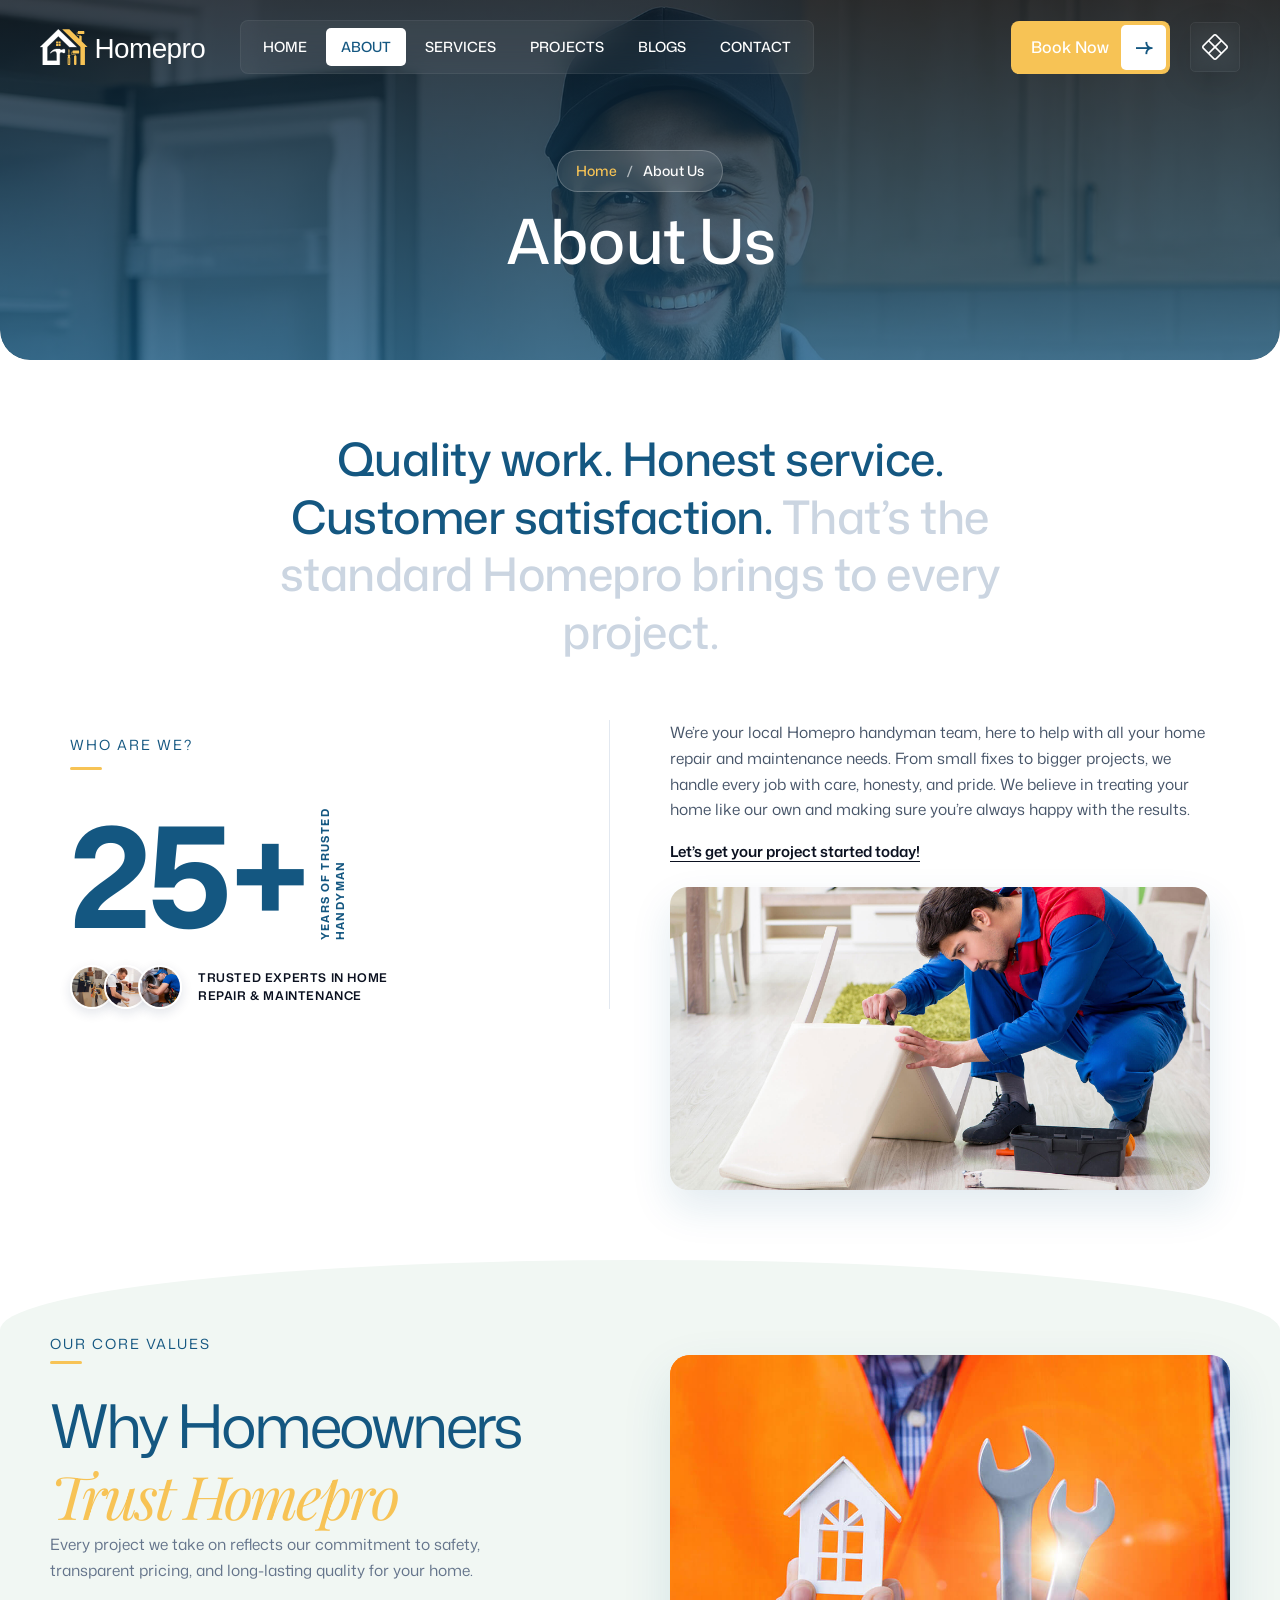
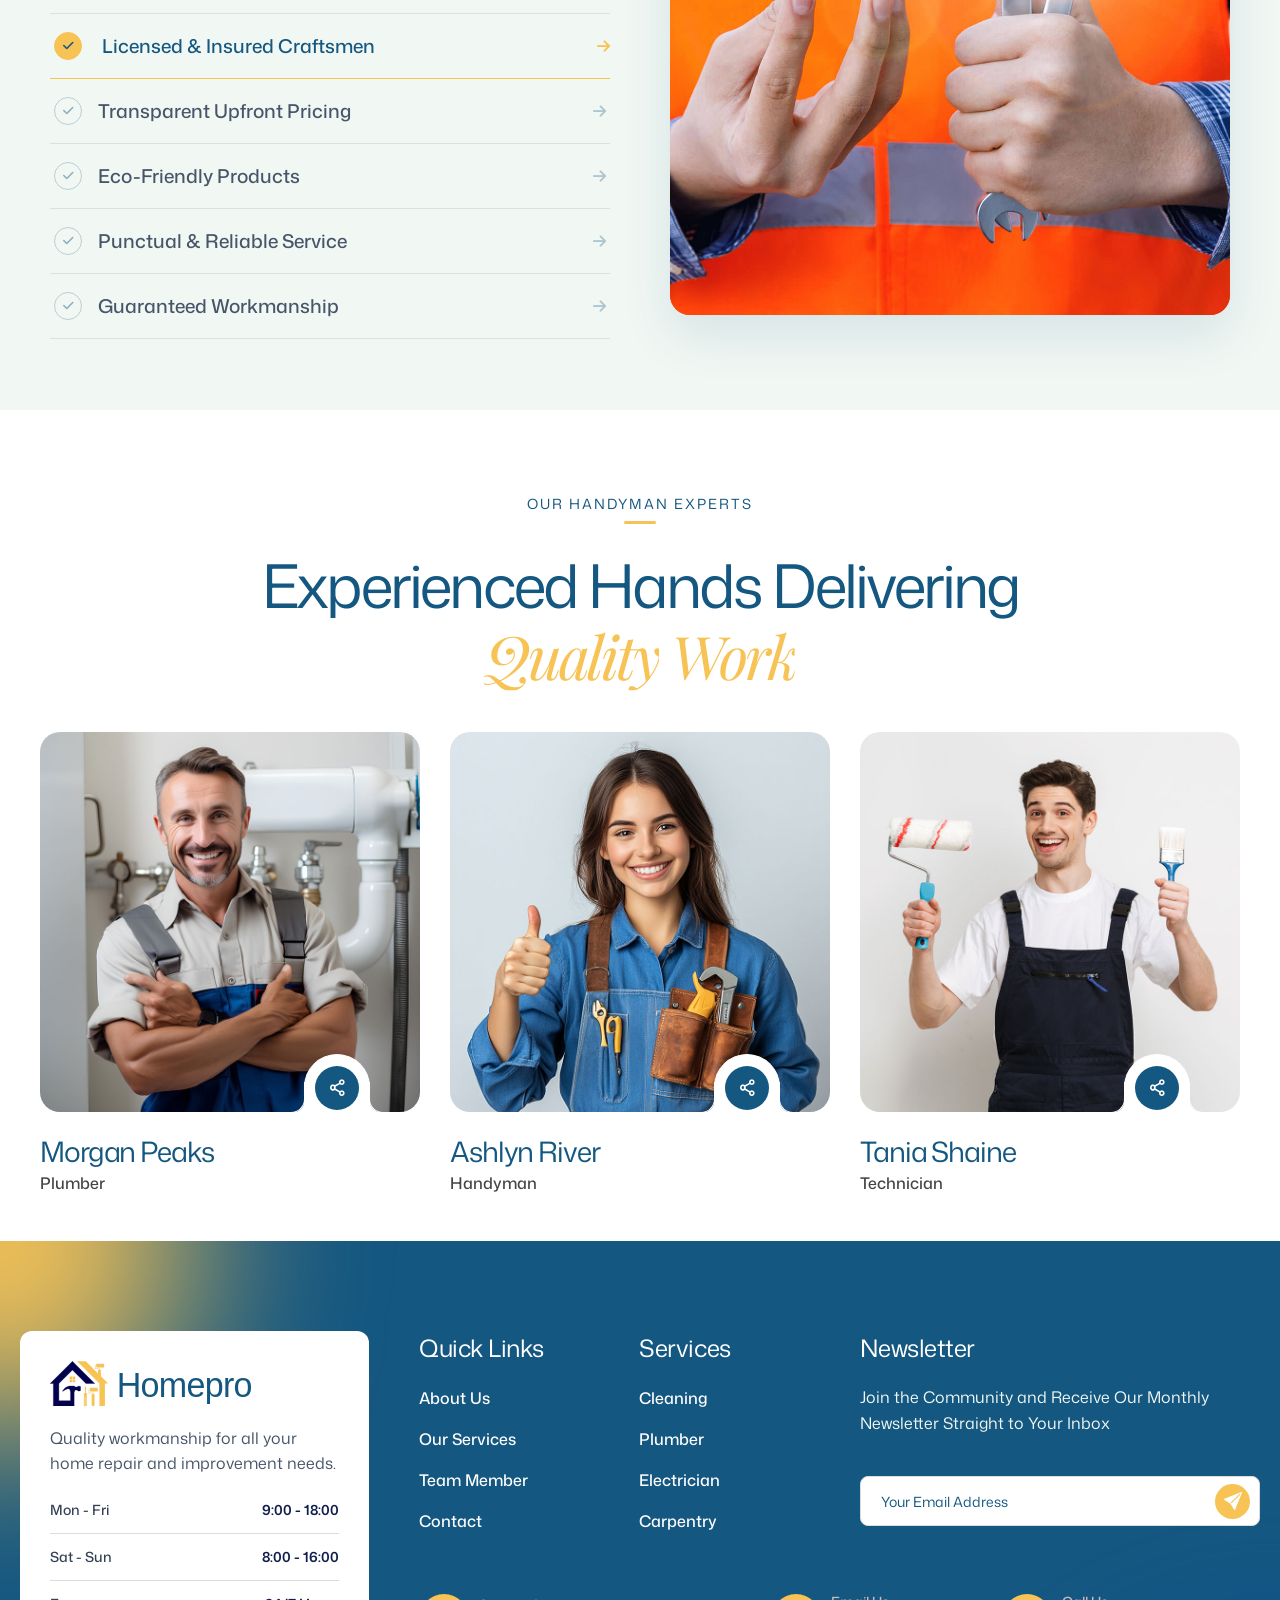
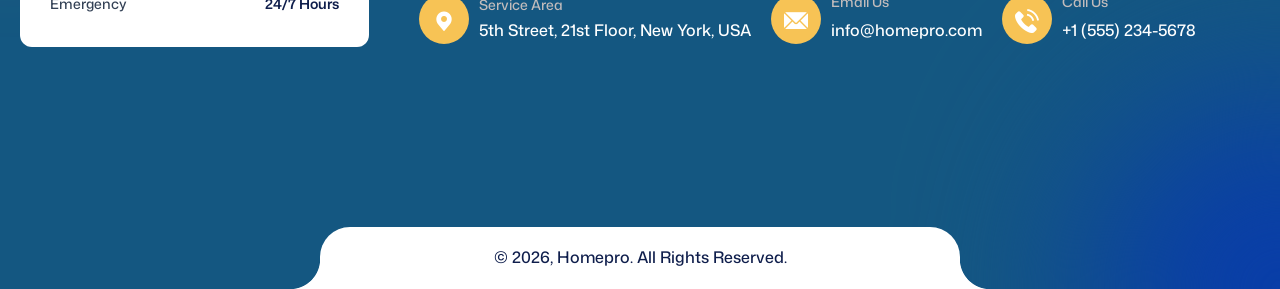
==== commit fa465b07: "Update contact phone number and Homepro email across all pages" ====
--- a/about.html
+++ b/about.html
@@ -1721,7 +1721,7 @@
         <div>
                             <span>Need a Hand?:</span>
             
-                            <a href="tel:12345678">12345678</a>
+                            <a href="tel:+15552345678">+1 (555) 234-5678</a>
                     </div>
     </div>
 				</div>
@@ -2535,7 +2535,7 @@
                 <div class="contact-details">
                                             <span class="contact-title d-block">Email Us:</span>
                     
-                                            <a class="contact-text" href="mailto:info@example.com">info@example.com</a>
+                                            <a class="contact-text" href="mailto:info@homepro.com">info@homepro.com</a>
                                     </div>
             </li>
                     <li class="d-flex">
@@ -2545,7 +2545,7 @@
                 <div class="contact-details">
                                             <span class="contact-title d-block">Call Us:</span>
                     
-                                            <a class="contact-text" href="tel:12345678">12345678</a>
+                                            <a class="contact-text" href="tel:+15552345678">+1 (555) 234-5678</a>
                                     </div>
             </li>
             </ul>
@@ -2733,7 +2733,7 @@
                 <div class="contact-details">
                                             <span class="contact-title d-block"> Email Us</span>
                     
-                                            <a class="contact-text" href="mailto:info@example.com">info@example.com</a>
+                                            <a class="contact-text" href="mailto:info@homepro.com">info@homepro.com</a>
                                     </div>
             </li>
             </ul>
@@ -2754,7 +2754,7 @@
                 <div class="contact-details">
                                             <span class="contact-title d-block">Call Us</span>
                     
-                                            <a class="contact-text" href="tel:12345678">12345678</a>
+                                            <a class="contact-text" href="tel:+15552345678">+1 (555) 234-5678</a>
                                     </div>
             </li>
             </ul>
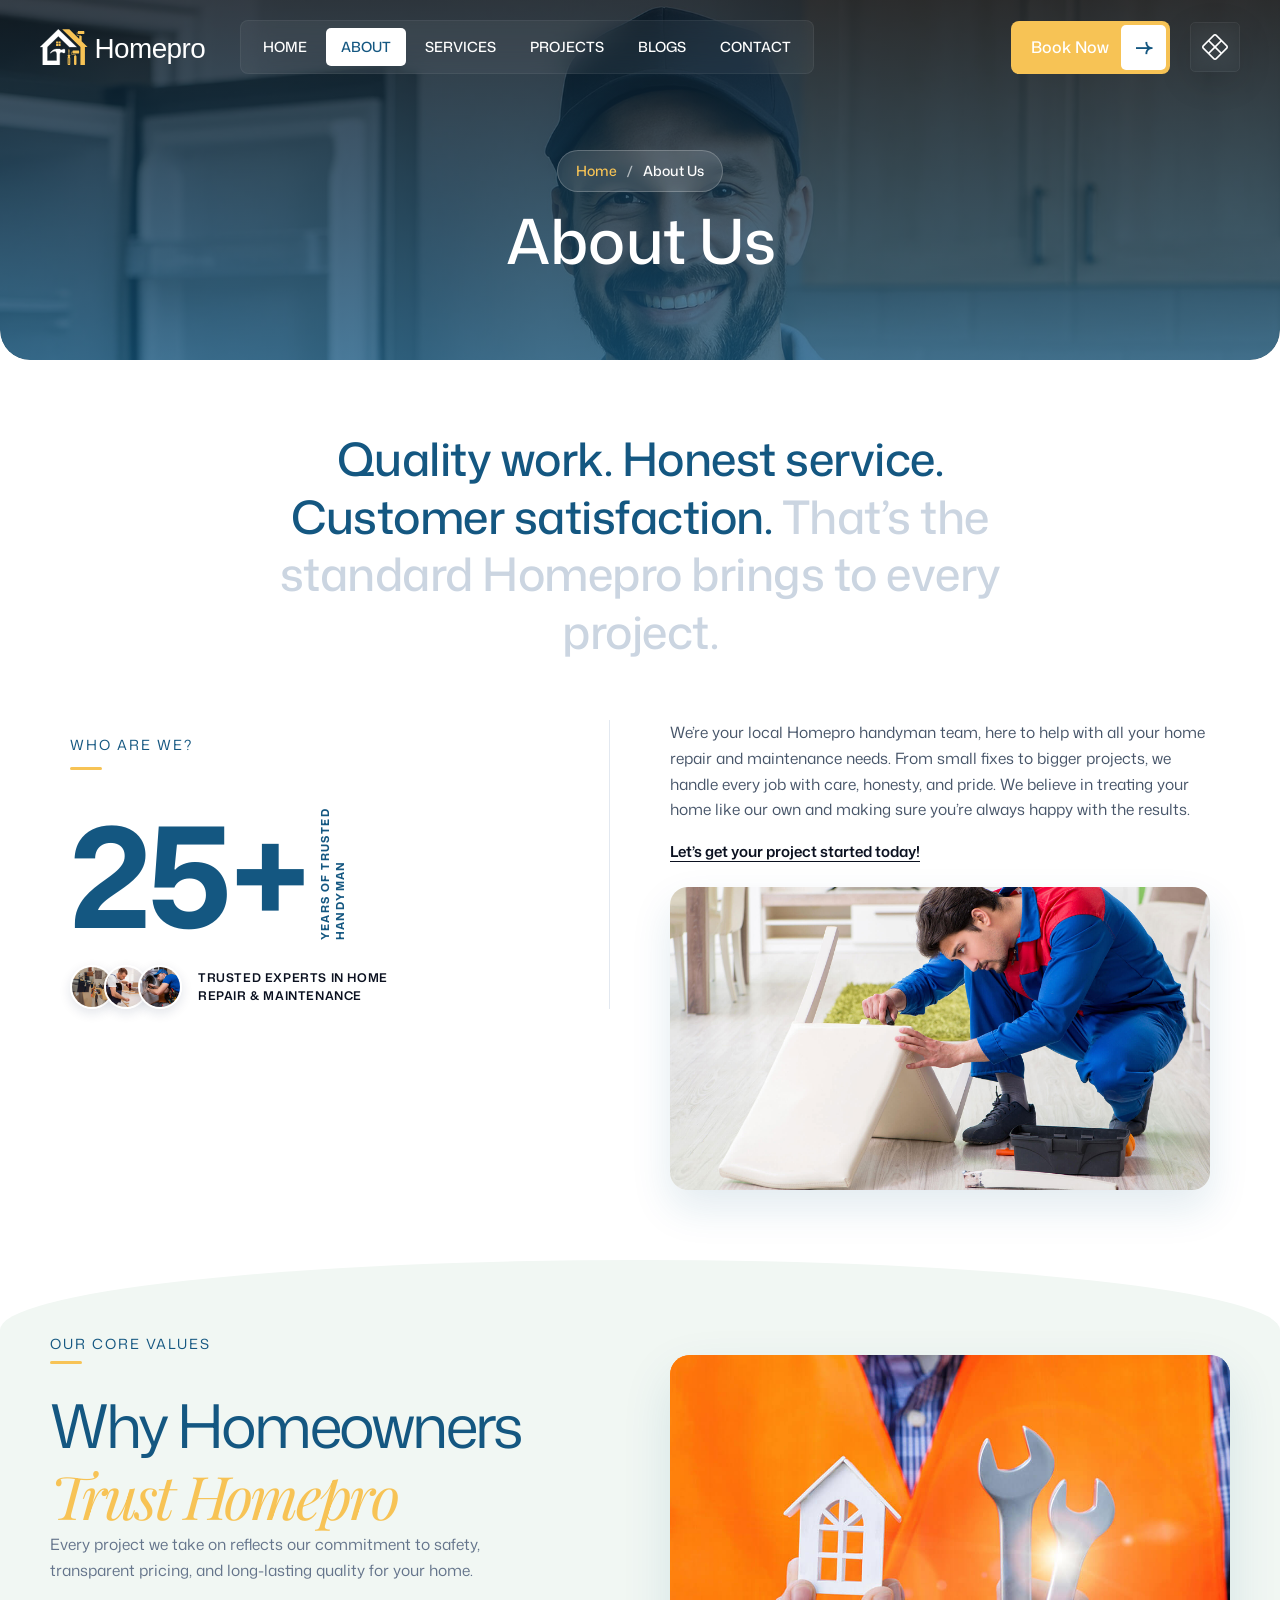
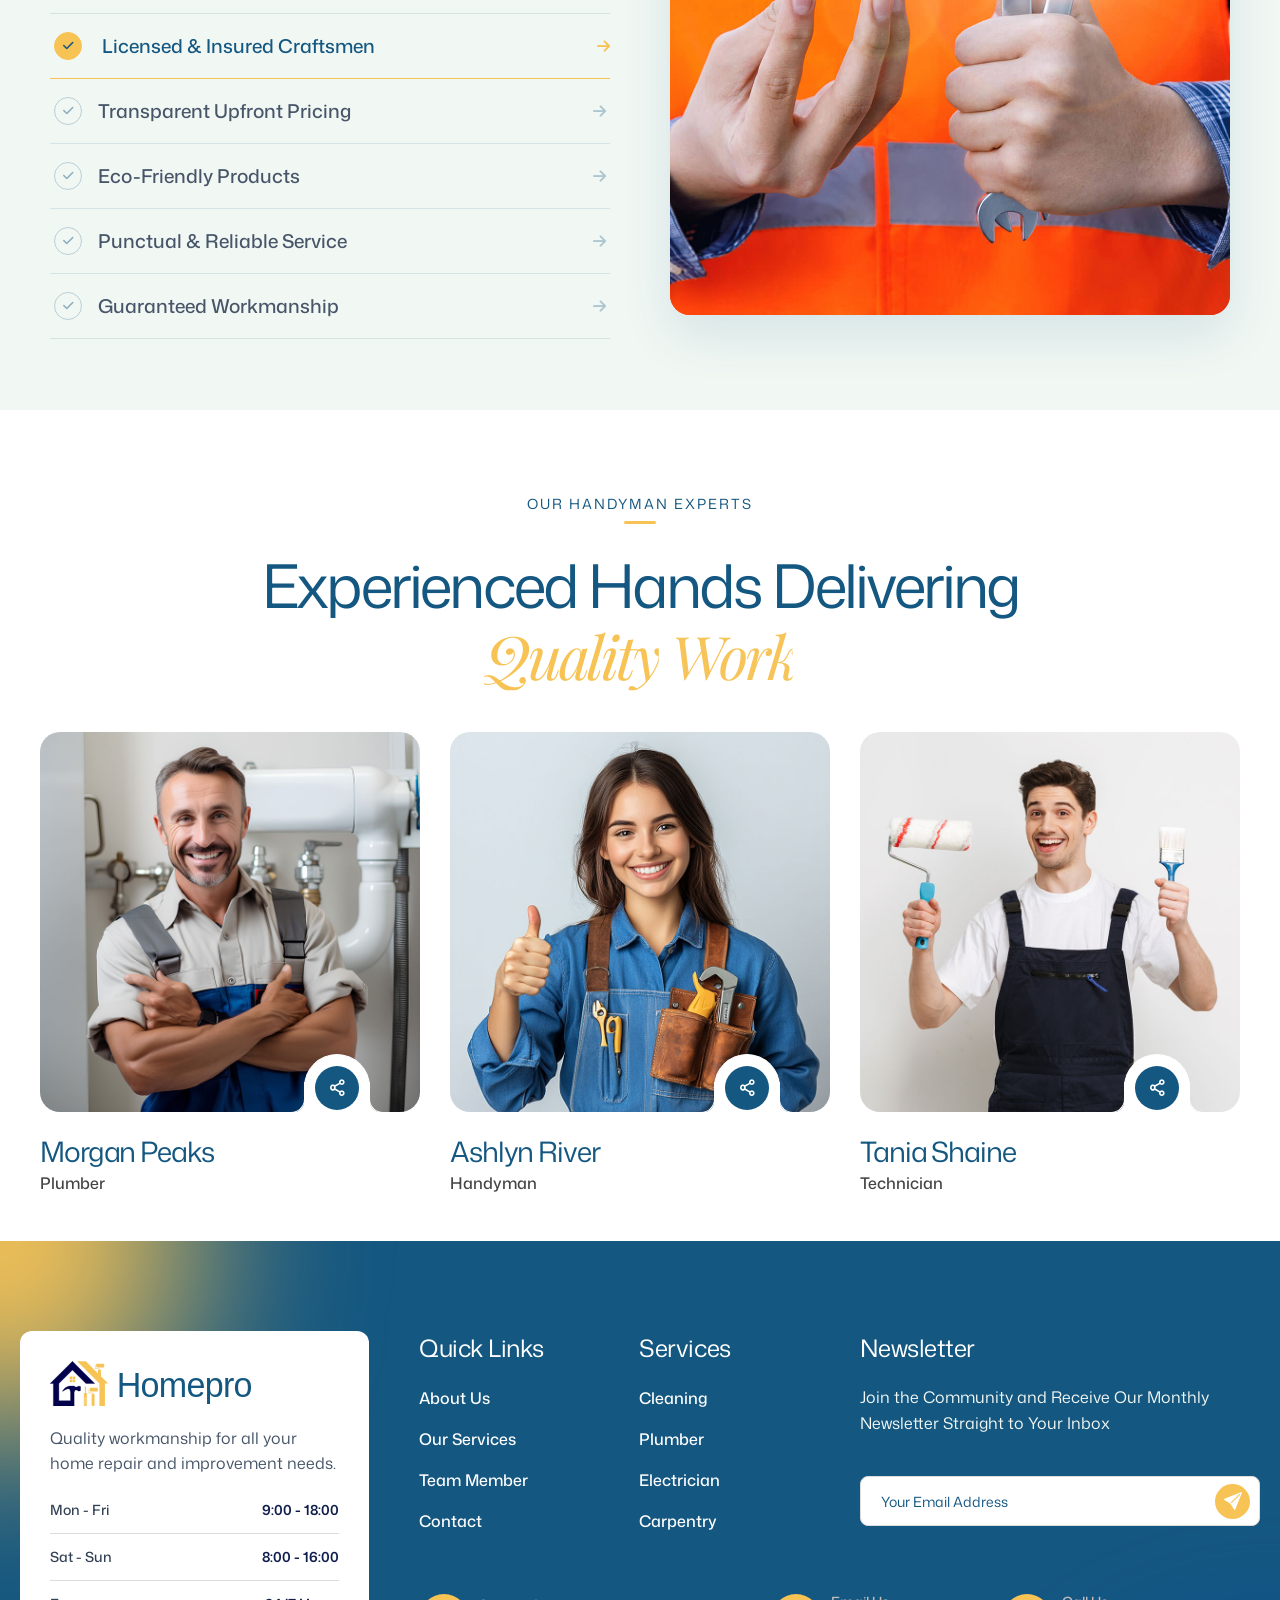
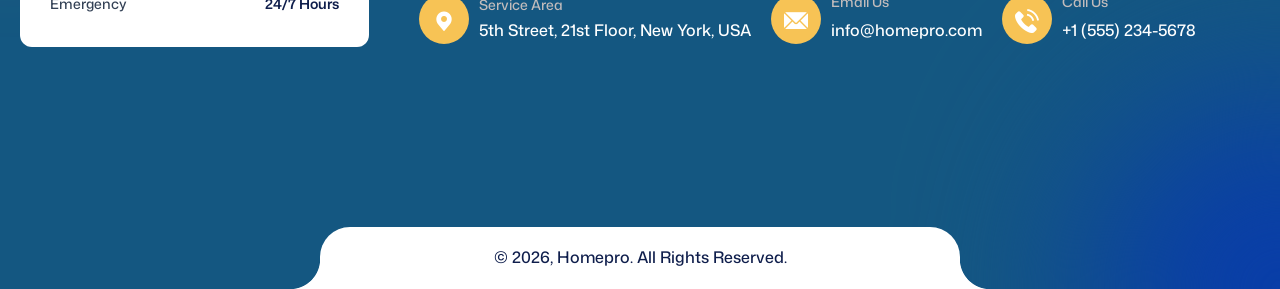
==== commit 7a1fbb54: "Add sliding underline hover animation to footer links" ====
--- a/about.html
+++ b/about.html
@@ -1265,6 +1265,26 @@
 }
 #colophon a:hover {
     color: #F7C355 !important;
+}
+#colophon .footer-menu > li > a {
+    position: relative !important;
+    display: inline-block !important;
+}
+#colophon .footer-menu > li > a::after {
+    content: "" !important;
+    position: absolute !important;
+    left: 0 !important;
+    bottom: -2px !important;
+    width: 100% !important;
+    height: 2px !important;
+    background: #F7C355 !important;
+    transform: scaleX(0) !important;
+    transform-origin: right !important;
+    transition: transform var(--apna-ease) !important;
+}
+#colophon .footer-menu > li > a:hover::after {
+    transform: scaleX(1) !important;
+    transform-origin: left !important;
 }
 #colophon .social-icons a:hover,
 #colophon .elementor-social-icon:hover {
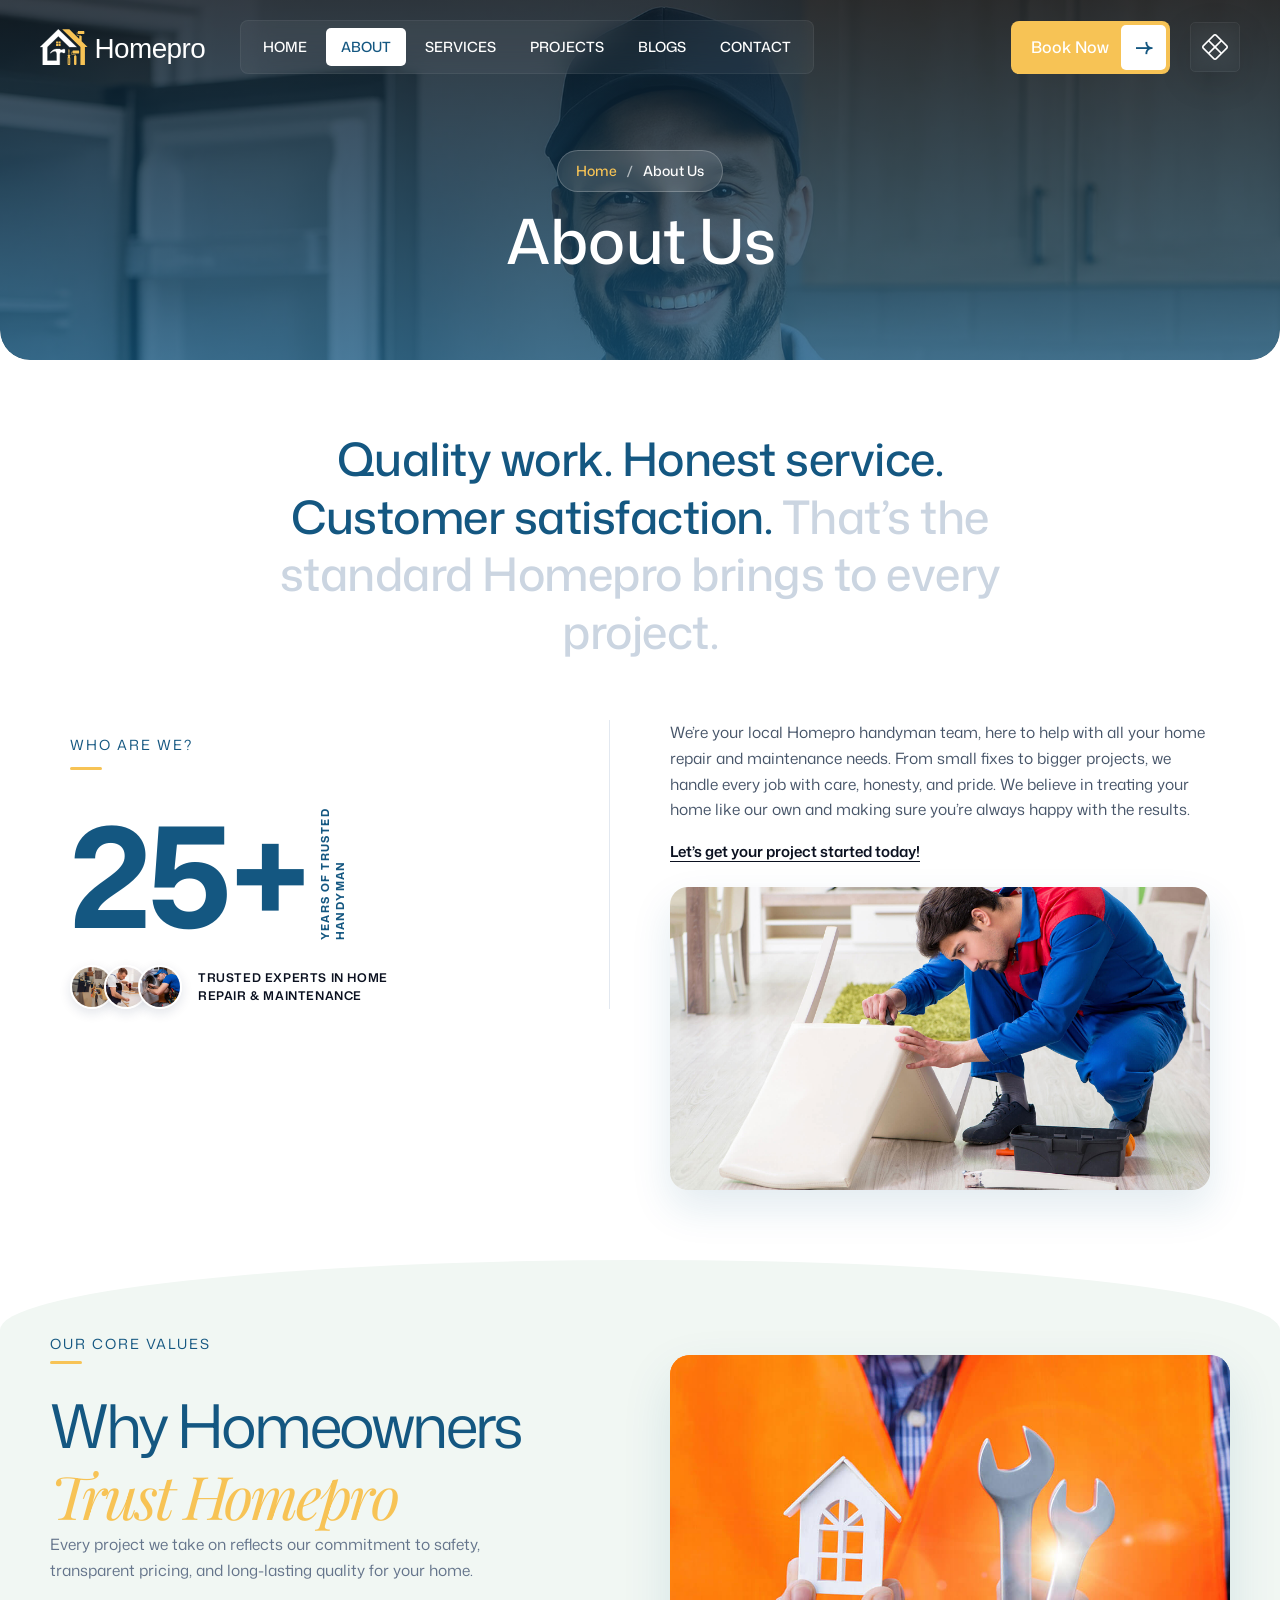
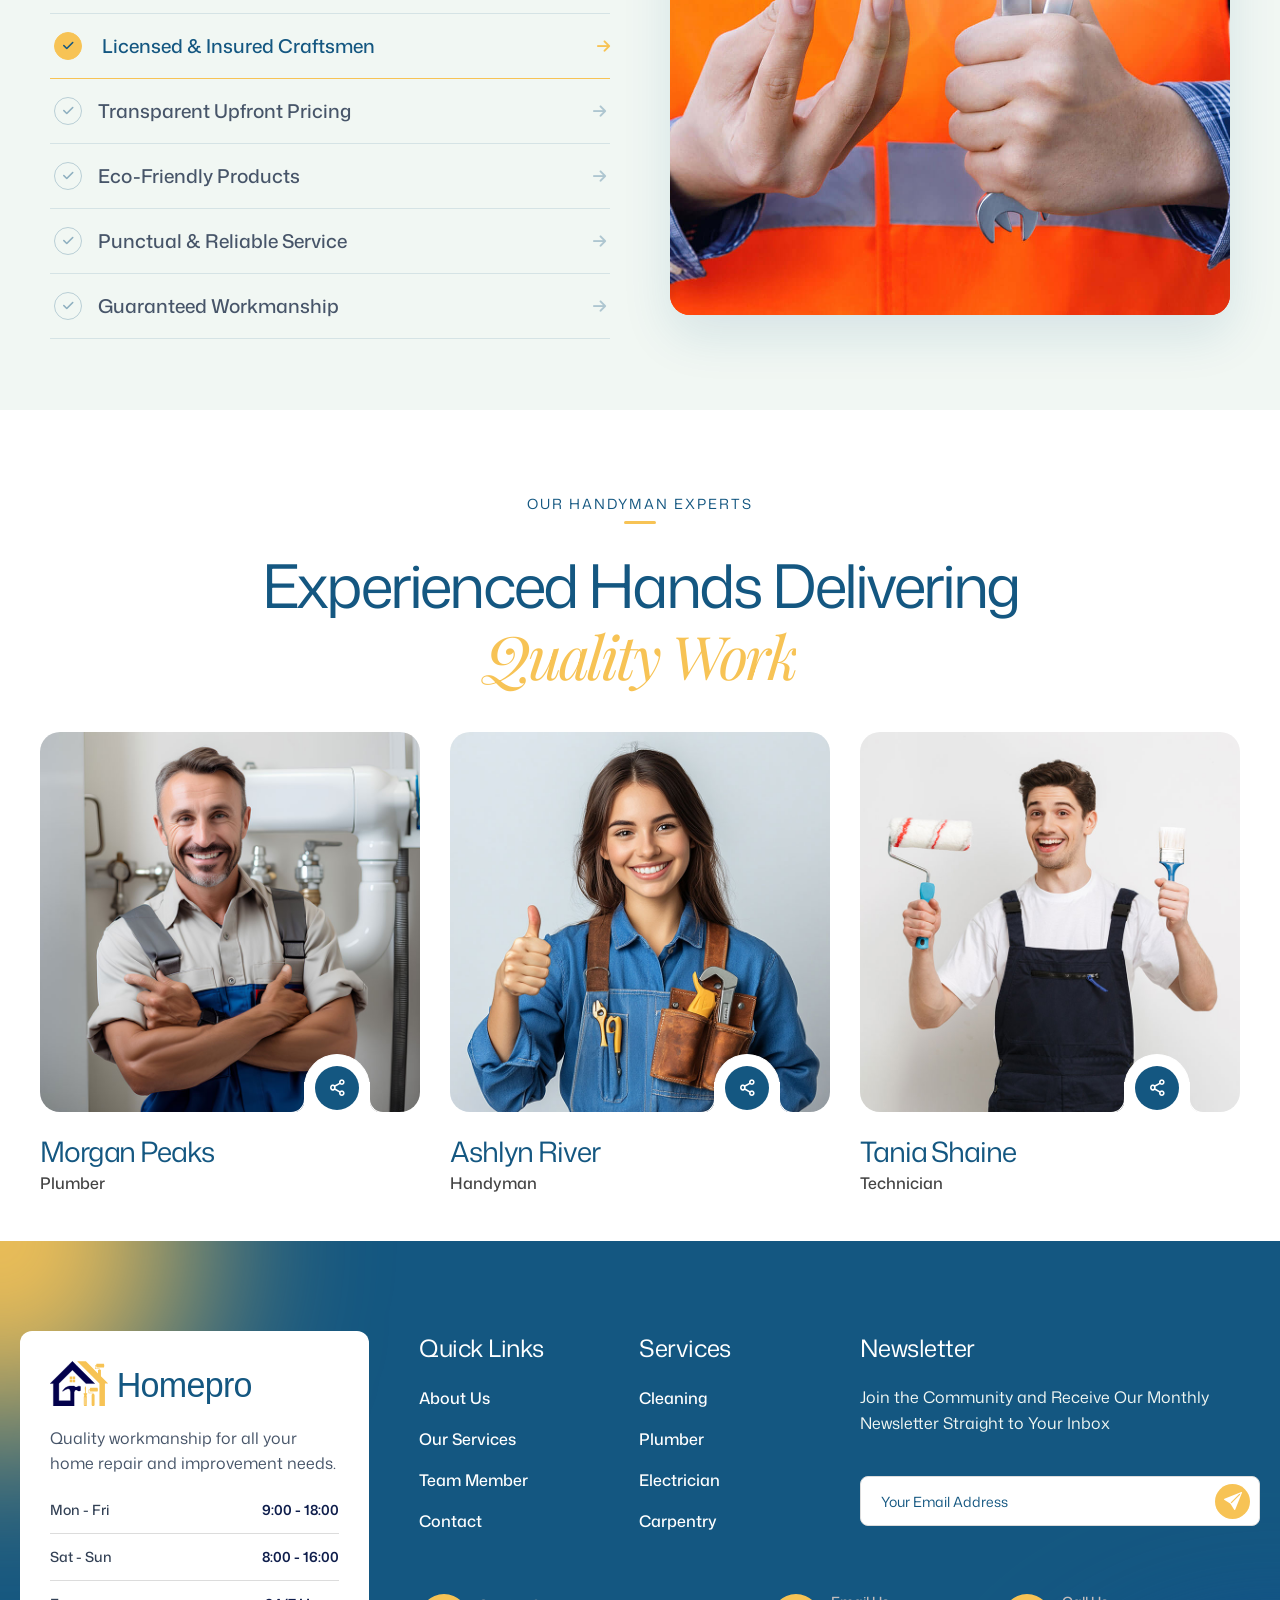
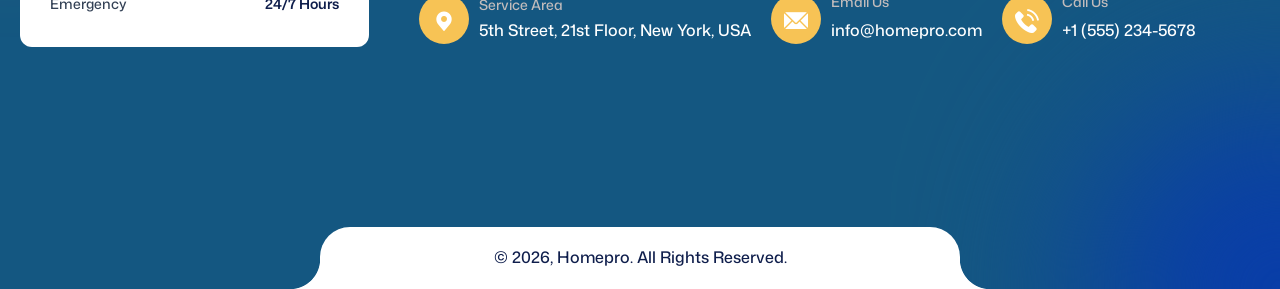
==== commit d52b455c: "Use single thin 1px underline 3px below footer links on hover" ====
--- a/about.html
+++ b/about.html
@@ -1269,14 +1269,25 @@
 #colophon .footer-menu > li > a {
     position: relative !important;
     display: inline-block !important;
+    text-decoration: none !important;
+    border-bottom: none !important;
+}
+#colophon .footer-menu > li > a:hover,
+#colophon .footer-menu > li > a:focus {
+    text-decoration: none !important;
+    border-bottom: none !important;
+}
+#colophon .footer-menu > li > a::before {
+    display: none !important;
+    content: none !important;
 }
 #colophon .footer-menu > li > a::after {
     content: "" !important;
     position: absolute !important;
     left: 0 !important;
-    bottom: -2px !important;
+    bottom: -3px !important;
     width: 100% !important;
-    height: 2px !important;
+    height: 1px !important;
     background: #F7C355 !important;
     transform: scaleX(0) !important;
     transform-origin: right !important;
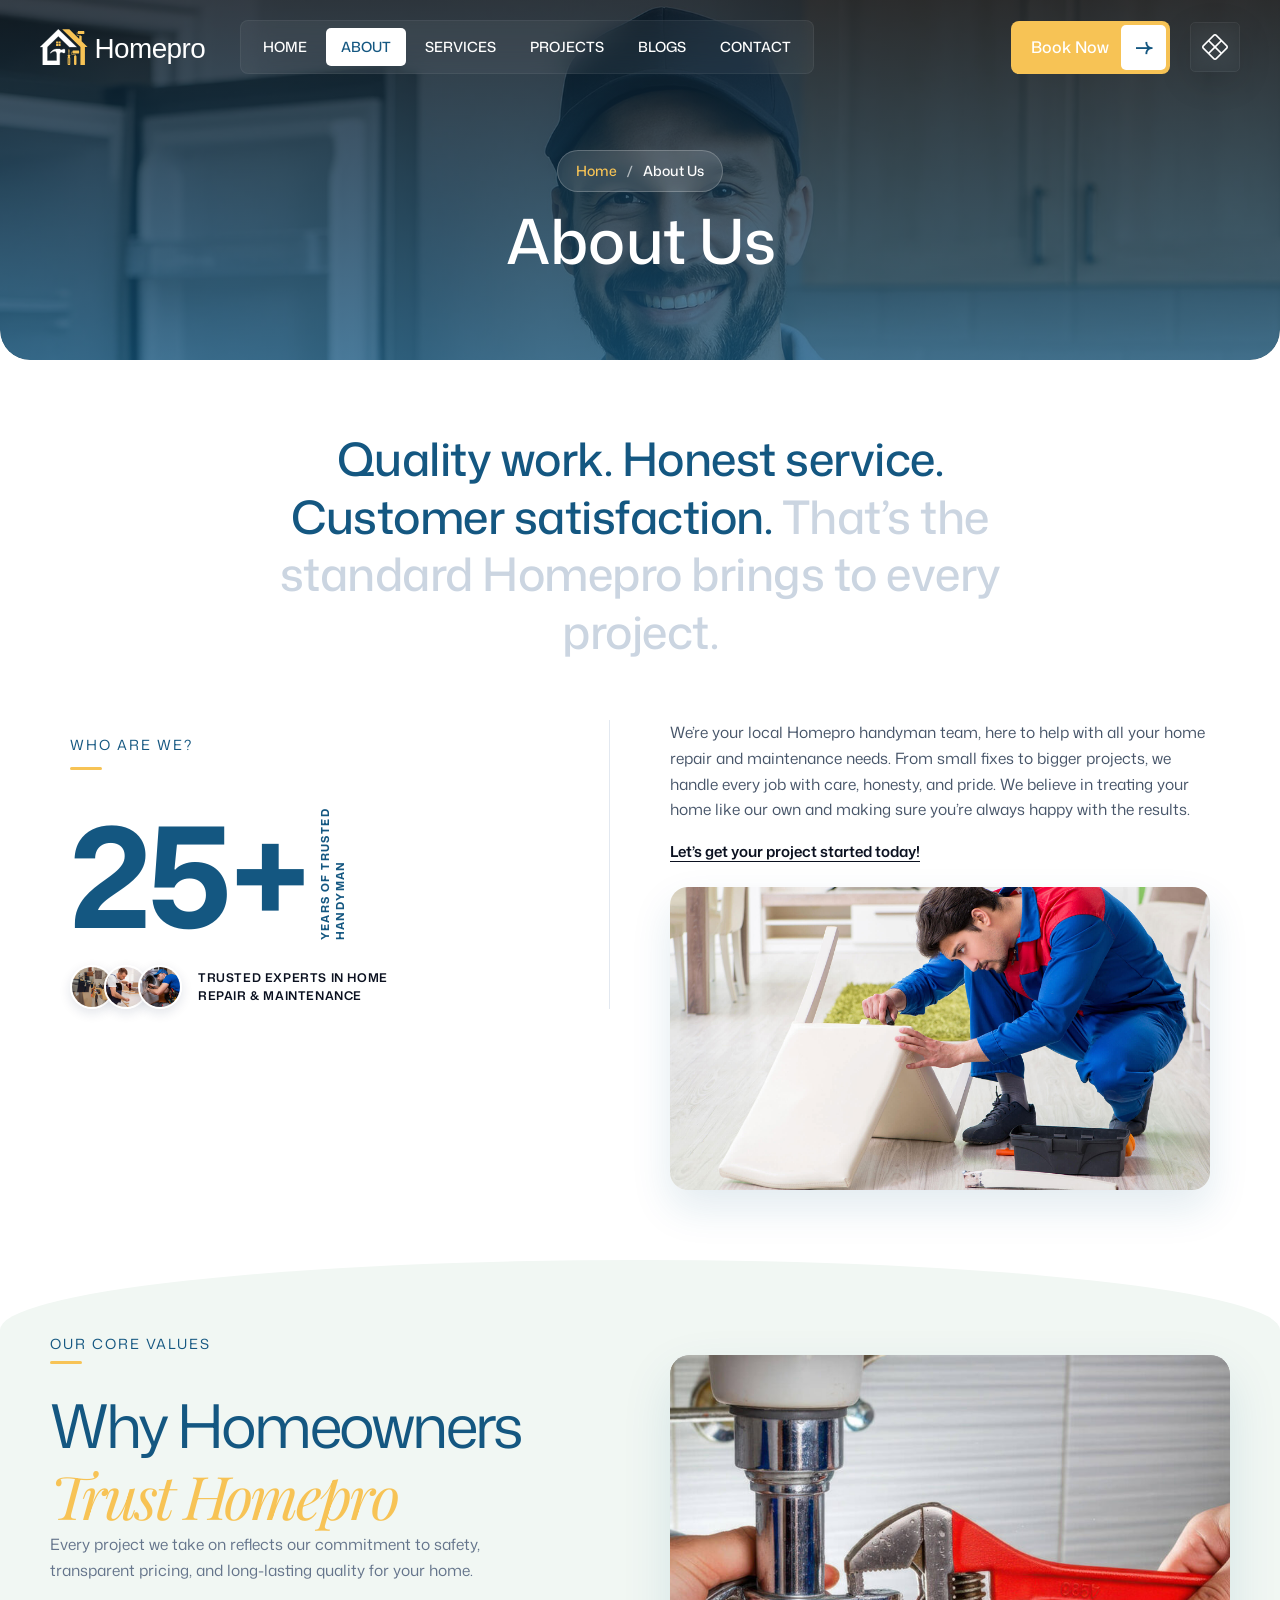
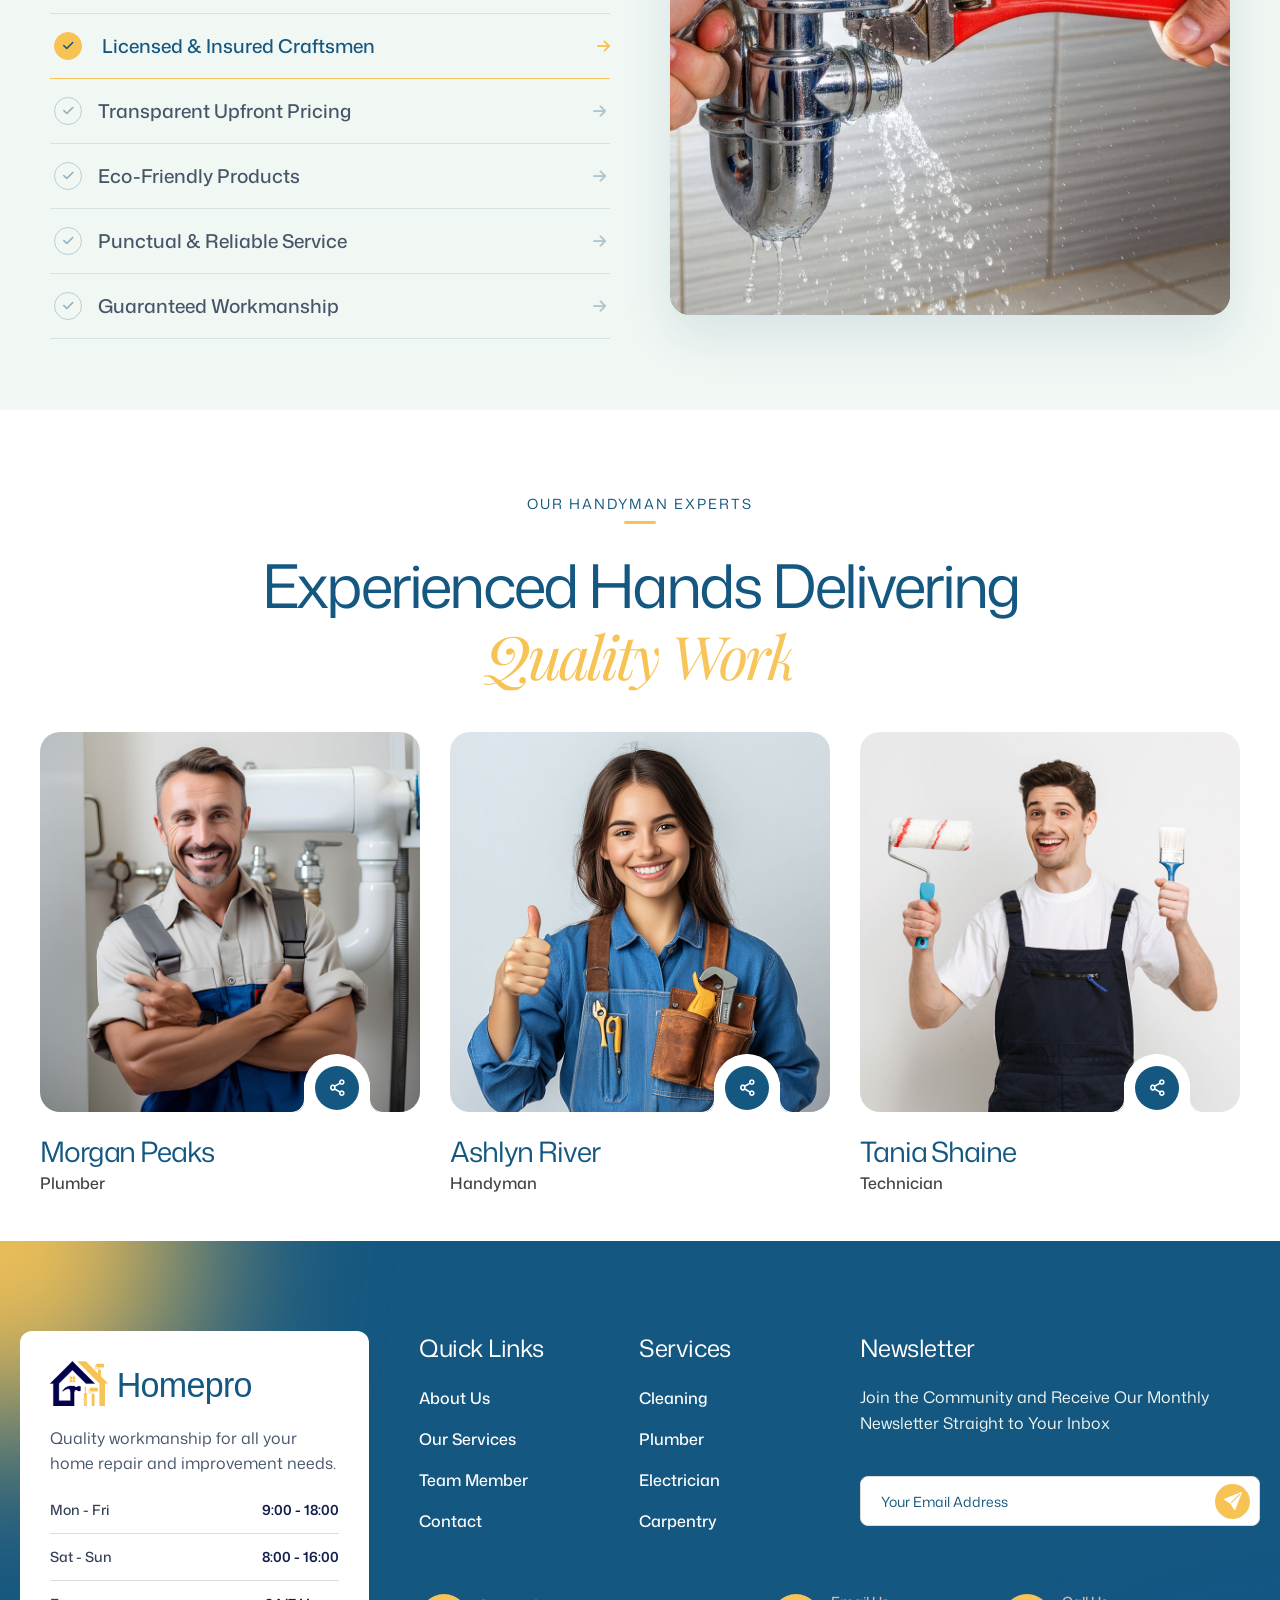
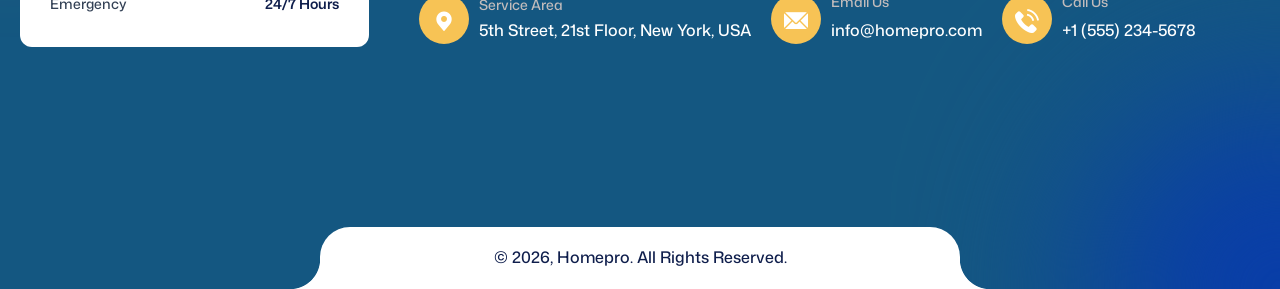
==== commit 085e5d49: "Use distinct Core Values photos and fix all team cards visible on about page" ====
--- a/about.html
+++ b/about.html
@@ -1861,35 +1861,35 @@
             </p>
 
             <ul class="why-clean-list">
-                <li class="active" data-img="assets/images/media-34.jpg">
+                <li class="active" data-img="assets/images/media-35.jpg">
                     <span class="why-list-left">
                         <span class="why-check-dot"><i class="fa-solid fa-check"></i></span>
                         <span class="why-list-title">Licensed &amp; Insured Craftsmen</span>
                     </span>
                     <i class="fa-solid fa-arrow-right why-list-arrow"></i>
                 </li>
-                <li data-img="assets/images/media-30.jpg">
+                <li data-img="assets/images/media-39.jpg">
                     <span class="why-list-left">
                         <span class="why-check-dot"><i class="fa-solid fa-check"></i></span>
                         <span class="why-list-title">Transparent Upfront Pricing</span>
                     </span>
                     <i class="fa-solid fa-arrow-right why-list-arrow"></i>
                 </li>
-                <li data-img="assets/images/media-24.jpg">
+                <li data-img="assets/images/media-37.jpg">
                     <span class="why-list-left">
                         <span class="why-check-dot"><i class="fa-solid fa-check"></i></span>
                         <span class="why-list-title">Eco-Friendly Products</span>
                     </span>
                     <i class="fa-solid fa-arrow-right why-list-arrow"></i>
                 </li>
-                <li data-img="assets/images/media-18.jpg">
+                <li data-img="assets/images/media-41.jpg">
                     <span class="why-list-left">
                         <span class="why-check-dot"><i class="fa-solid fa-check"></i></span>
                         <span class="why-list-title">Punctual &amp; Reliable Service</span>
                     </span>
                     <i class="fa-solid fa-arrow-right why-list-arrow"></i>
                 </li>
-                <li data-img="assets/images/media-37.jpg">
+                <li data-img="assets/images/media-18.jpg">
                     <span class="why-list-left">
                         <span class="why-check-dot"><i class="fa-solid fa-check"></i></span>
                         <span class="why-list-title">Guaranteed Workmanship</span>
@@ -1901,8 +1901,8 @@
 
         <div class="why-choose-right">
             <div class="why-img-frame">
-                <img id="whyMainImg" src="assets/images/media-34.jpg" alt="Why Choose Us" class="why-photo">
-                <img id="whyOverlayImg" src="assets/images/media-34.jpg" alt="" class="why-photo why-photo-overlay">
+                <img id="whyMainImg" src="assets/images/media-35.jpg" alt="Why Choose Us" class="why-photo">
+                <img id="whyOverlayImg" src="assets/images/media-35.jpg" alt="" class="why-photo why-photo-overlay">
             </div>
         </div>
     </div>
@@ -3002,7 +3002,7 @@
 document.addEventListener('DOMContentLoaded', function() {
     // Target banner, custom sections, and footer elements for smooth entrance reveal
     const targets = document.querySelectorAll(
-        '.about-hero-inner > *, .elementor-element-adb99f1 .e-con-inner > *, .elementor-element-4b2d1f8 .team-member, ' +
+        '.about-hero-inner > *, .elementor-element-adb99f1 .e-con-inner > *, ' +
         '.fx-experience-banner .fx-stat-card, ' +
         '#why-choose-us .why-choose-left, ' +
         '#why-choose-us .why-choose-right, ' +
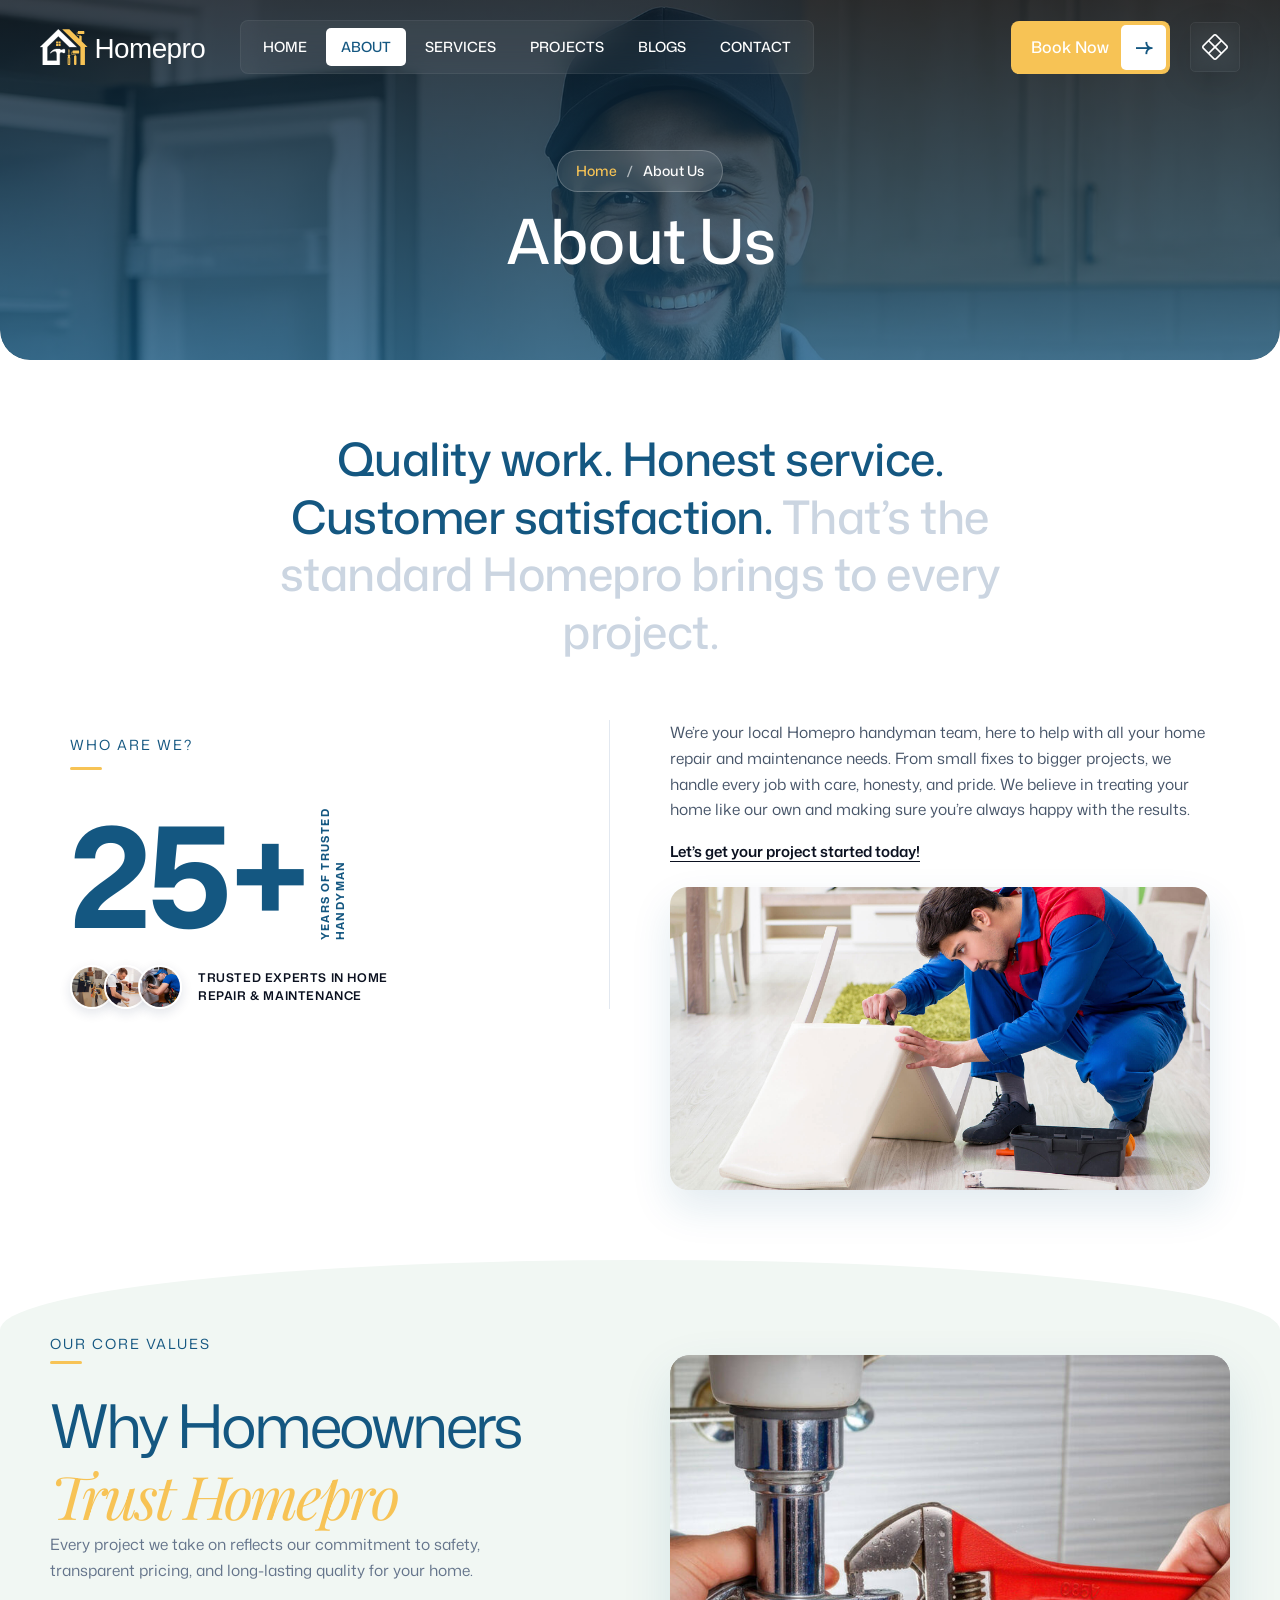
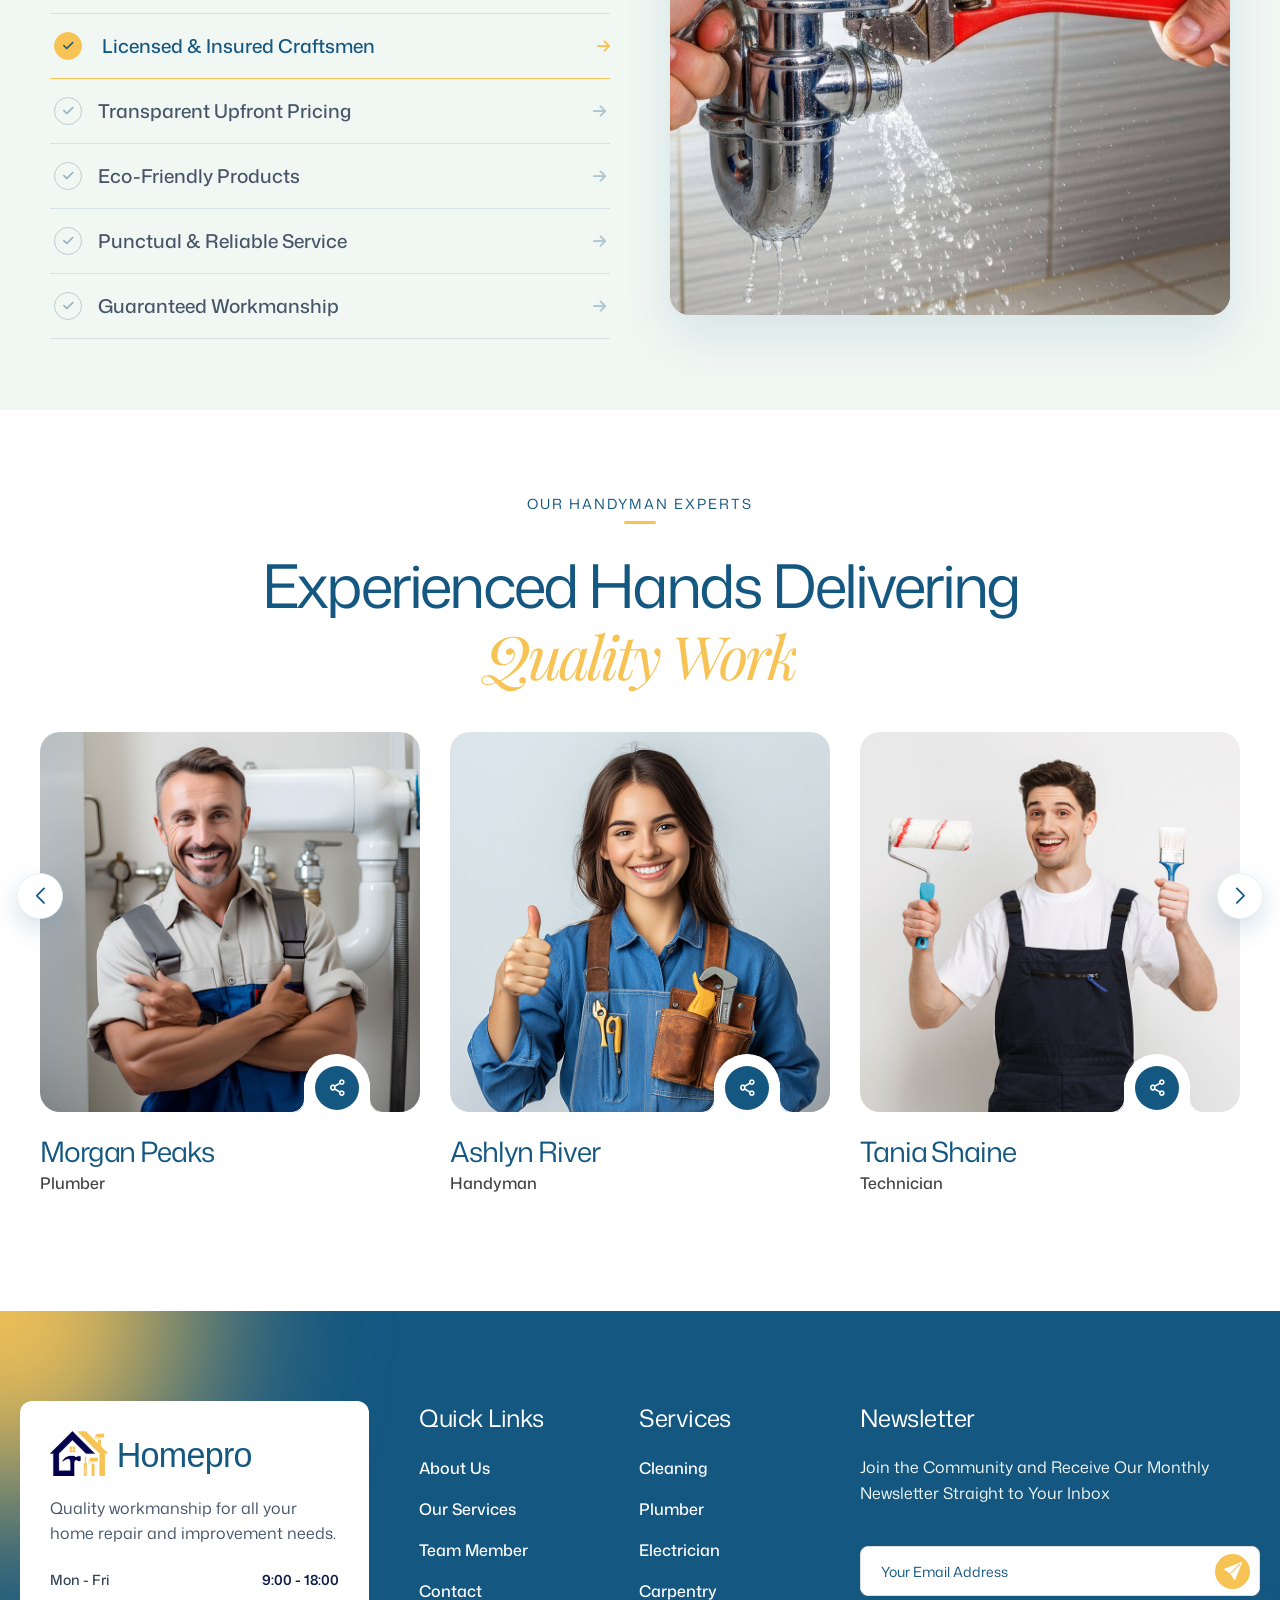
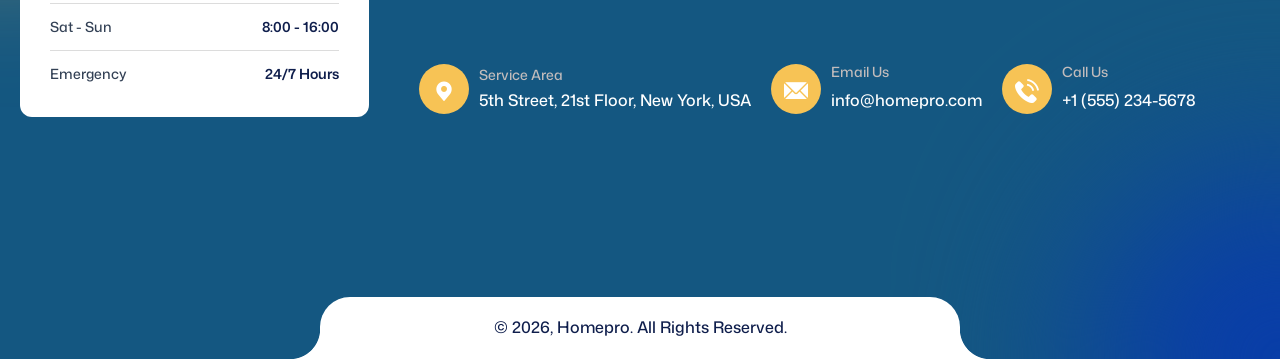
==== commit 4b2d127b: "Add Team swiper arrows with user-select none, remove collage shadow, and fix about footer gap" ====
--- a/about.html
+++ b/about.html
@@ -1676,6 +1676,61 @@
 </style>
 <style id="orig-footer-css">
 .elementor-17089 .elementor-element.elementor-element-dc02960{--display:flex;--flex-direction:column;--container-widget-width:100%;--container-widget-height:initial;--container-widget-flex-grow:0;--container-widget-align-self:initial;--flex-wrap-mobile:wrap;--gap:50px 50px;--row-gap:50px;--column-gap:50px;--overflow:hidden;--overlay-opacity:0.02;--border-radius:30px 30px 0px 0px;--padding-top:100px;--padding-bottom:0px;--padding-left:0px;--padding-right:0px;--z-index:9;}.elementor-17089 .elementor-element.elementor-element-dc02960::before, .elementor-17089 .elementor-element.elementor-element-dc02960 > .elementor-background-video-container::before, .elementor-17089 .elementor-element.elementor-element-dc02960 > .e-con-inner > .elementor-background-video-container::before, .elementor-17089 .elementor-element.elementor-element-dc02960 > .elementor-background-slideshow::before, .elementor-17089 .elementor-element.elementor-element-dc02960 > .e-con-inner > .elementor-background-slideshow::before, .elementor-17089 .elementor-element.elementor-element-dc02960 > .elementor-motion-effects-container > .elementor-motion-effects-layer::before{background-image:url("assets/images/media-4.png");--background-overlay:'';background-position:center center;background-repeat:no-repeat;background-size:cover;}.elementor-17089 .elementor-element.elementor-element-39c6e09{--display:flex;--flex-direction:row;--container-widget-width:initial;--container-widget-height:100%;--container-widget-flex-grow:1;--container-widget-align-self:stretch;--flex-wrap-mobile:wrap;--gap:50px 50px;--row-gap:50px;--column-gap:50px;--border-radius:30px 30px 0px 0px;}.elementor-17089 .elementor-element.elementor-element-ab9e329{--display:flex;--flex-direction:column;--container-widget-width:100%;--container-widget-height:initial;--container-widget-flex-grow:0;--container-widget-align-self:initial;--flex-wrap-mobile:wrap;}.elementor-17089 .elementor-element.elementor-element-78c54be{--display:flex;--border-radius:12px 12px 12px 12px;--padding-top:30px;--padding-bottom:30px;--padding-left:30px;--padding-right:30px;}.elementor-17089 .elementor-element.elementor-element-7c7b549 .ht-site-logo img{max-width:220px;}.elementor-widget-text-editor{font-family:var( --e-global-typography-text-font-family ), Sans-serif;font-weight:var( --e-global-typography-text-font-weight );color:var( --e-global-color-text );}.elementor-widget-text-editor.elementor-drop-cap-view-stacked .elementor-drop-cap{background-color:var( --e-global-color-primary );}.elementor-widget-text-editor.elementor-drop-cap-view-framed .elementor-drop-cap, .elementor-widget-text-editor.elementor-drop-cap-view-default .elementor-drop-cap{color:var( --e-global-color-primary );border-color:var( --e-global-color-primary );}.elementor-17089 .elementor-element.elementor-element-8794f2f{column-gap:0px;}.elementor-17089 .elementor-element.elementor-element-5eec613 .working-hours-item .working-day{font-size:14px;font-weight:500;}.elementor-17089 .elementor-element.elementor-element-5eec613 .working-hours-item .working-time{font-size:14px;font-weight:600;}.elementor-17089 .elementor-element.elementor-element-5eec613 .working-hours-item{border-style:solid;border-width:0px 0px 1px 0px;border-color:#DCDCDC;padding:10px 0px 10px 0px;}.elementor-17089 .elementor-element.elementor-element-22ba987{--display:flex;--flex-direction:column;--container-widget-width:100%;--container-widget-height:initial;--container-widget-flex-grow:0;--container-widget-align-self:initial;--flex-wrap-mobile:wrap;}.elementor-17089 .elementor-element.elementor-element-01220d8{--display:flex;--flex-direction:row;--container-widget-width:initial;--container-widget-height:100%;--container-widget-flex-grow:1;--container-widget-align-self:stretch;--flex-wrap-mobile:wrap;--padding-top:0px;--padding-bottom:40px;--padding-left:0px;--padding-right:0px;}.elementor-17089 .elementor-element.elementor-element-e021640{--display:flex;--padding-top:0px;--padding-bottom:0px;--padding-left:0px;--padding-right:0px;}.elementor-17089 .elementor-element.elementor-element-db51720 .ht-heading{margin:0px 0px 0px 0px;}.elementor-17089 .elementor-element.elementor-element-1877673 .main-nav > ul > li > a, .elementor-17089 .elementor-element.elementor-element-1877673 .footer-menu > li > a{color:#FFFFFF;}.elementor-17089 .elementor-element.elementor-element-421e37f{--display:flex;--padding-top:0px;--padding-bottom:0px;--padding-left:0px;--padding-right:0px;}.elementor-17089 .elementor-element.elementor-element-4e0c60b .ht-heading{margin:0px 0px 0px 0px;}.elementor-17089 .elementor-element.elementor-element-7ad9ab1 .main-nav > ul > li > a, .elementor-17089 .elementor-element.elementor-element-7ad9ab1 .footer-menu > li > a{color:#FFFFFF;}.elementor-17089 .elementor-element.elementor-element-7d2a5b9{--display:flex;--padding-top:0px;--padding-bottom:0px;--padding-left:0px;--padding-right:0px;}.elementor-17089 .elementor-element.elementor-element-e5f42e4 .ht-heading{margin:0px 0px 0px 0px;}.elementor-17089 .elementor-element.elementor-element-ab6e5f9{--display:flex;--flex-direction:row;--container-widget-width:initial;--container-widget-height:100%;--container-widget-flex-grow:1;--container-widget-align-self:stretch;--flex-wrap-mobile:wrap;--gap:30px 30px;--row-gap:30px;--column-gap:30px;--padding-top:0px;--padding-bottom:0px;--padding-left:0px;--padding-right:0px;}.elementor-17089 .elementor-element.elementor-element-3f6ee65 .contact-info li{align-items:center;gap:10px;}.elementor-17089 .elementor-element.elementor-element-3f6ee65 .contact-info li i{font-size:24px;}.elementor-17089 .elementor-element.elementor-element-3f6ee65 .contact-info li svg{width:24px;height:24px;}.elementor-17089 .elementor-element.elementor-element-3f6ee65 .contact-info li .contact-icon{width:50px;height:50px;border-radius:100px 100px 100px 100px;}.elementor-17089 .elementor-element.elementor-element-3f6ee65 .contact-info li .contact-title{font-size:14px;color:#C2BCBC !important;}.elementor-17089 .elementor-element.elementor-element-3f6ee65 .contact-info li .contact-text{line-height:20px;}.elementor-17089 .elementor-element.elementor-element-3f6ee65 .contact-info li a, .elementor-17089 .elementor-element.elementor-element-3f6ee65 .contact-info li .contact-text{color:#FFFFFF !important;}.elementor-17089 .elementor-element.elementor-element-d578248 .contact-info li{align-items:center;gap:10px;}.elementor-17089 .elementor-element.elementor-element-d578248 .contact-info li i{font-size:24px;}.elementor-17089 .elementor-element.elementor-element-d578248 .contact-info li svg{width:24px;height:24px;}.elementor-17089 .elementor-element.elementor-element-d578248 .contact-info li .contact-icon{width:50px;height:50px;border-radius:100px 100px 100px 100px;}.elementor-17089 .elementor-element.elementor-element-d578248 .contact-info li .contact-title{font-size:14px;color:#C2BCBC !important;}.elementor-17089 .elementor-element.elementor-element-d578248 .contact-info li a, .elementor-17089 .elementor-element.elementor-element-d578248 .contact-info li .contact-text{color:#FFFFFF !important;}.elementor-17089 .elementor-element.elementor-element-3f19255 .contact-info li{align-items:center;gap:10px;}.elementor-17089 .elementor-element.elementor-element-3f19255 .contact-info li i{font-size:24px;}.elementor-17089 .elementor-element.elementor-element-3f19255 .contact-info li svg{width:24px;height:24px;}.elementor-17089 .elementor-element.elementor-element-3f19255 .contact-info li .contact-icon{width:50px;height:50px;border-radius:100px 100px 100px 100px;}.elementor-17089 .elementor-element.elementor-element-3f19255 .contact-info li .contact-title{font-size:14px;color:#C2BCBC !important;}.elementor-17089 .elementor-element.elementor-element-3f19255 .contact-info li a, .elementor-17089 .elementor-element.elementor-element-3f19255 .contact-info li .contact-text{color:#FFFFFF !important;}.elementor-17089 .elementor-element.elementor-element-0cdb95c{--display:flex;}.elementor-17089 .elementor-element.elementor-element-b7b293d span{color:#FFFFFF;font-size:100px;font-weight:500;text-transform:uppercase;line-height:100px;}.elementor-17089 .elementor-element.elementor-element-b7b293d i{color:#FFFFFF;font-size:50px;}.elementor-17089 .elementor-element.elementor-element-d8ad5fa{--display:flex;--padding-top:0px;--padding-bottom:0px;--padding-left:0px;--padding-right:0px;}.elementor-17089 .elementor-element.elementor-element-a12878f{--display:flex;--flex-direction:row;--container-widget-width:calc( ( 1 - var( --container-widget-flex-grow ) ) * 100% );--container-widget-height:100%;--container-widget-flex-grow:1;--container-widget-align-self:stretch;--flex-wrap-mobile:wrap;--justify-content:center;--align-items:center;--border-radius:30px 30px 0px 0px;--padding-top:20px;--padding-bottom:20px;--padding-left:0px;--padding-right:0px;}.elementor-17089 .elementor-element.elementor-element-a12878f.e-con{--align-self:center;}.elementor-widget-divider{--divider-color:var( --e-global-color-secondary );}.elementor-widget-divider .elementor-divider__text{color:var( --e-global-color-secondary );font-family:var( --e-global-typography-secondary-font-family ), Sans-serif;font-weight:var( --e-global-typography-secondary-font-weight );}.elementor-widget-divider.elementor-view-stacked .elementor-icon{background-color:var( --e-global-color-secondary );}.elementor-widget-divider.elementor-view-framed .elementor-icon, .elementor-widget-divider.elementor-view-default .elementor-icon{color:var( --e-global-color-secondary );border-color:var( --e-global-color-secondary );}.elementor-widget-divider.elementor-view-framed .elementor-icon, .elementor-widget-divider.elementor-view-default .elementor-icon svg{fill:var( --e-global-color-secondary );}.elementor-17089 .elementor-element.elementor-element-ae79260{--divider-border-style:solid;--divider-color:#00000000;--divider-border-width:30px;width:var( --container-widget-width, 30px );max-width:30px;--container-widget-width:30px;--container-widget-flex-grow:0;bottom:0%;z-index:9;}.elementor-17089 .elementor-element.elementor-element-ae79260 > .elementor-widget-container{background-color:transparent;background-image:radial-gradient(at top left, #FFFFFF00 70%, #FFFFFF 72%);}body:not(.rtl) .elementor-17089 .elementor-element.elementor-element-ae79260{left:-30px;}body.rtl .elementor-17089 .elementor-element.elementor-element-ae79260{right:-30px;}.elementor-17089 .elementor-element.elementor-element-ae79260 .elementor-divider-separator{width:100%;}.elementor-17089 .elementor-element.elementor-element-01970d5{--divider-border-style:solid;--divider-color:#00000000;--divider-border-width:30px;width:var( --container-widget-width, 30px );max-width:30px;--container-widget-width:30px;--container-widget-flex-grow:0;bottom:0px;z-index:9;}.elementor-17089 .elementor-element.elementor-element-01970d5 > .elementor-widget-container{background-color:transparent;background-image:radial-gradient(at top right, #FFFFFF00 70%, #FFFFFF 72%);}body:not(.rtl) .elementor-17089 .elementor-element.elementor-element-01970d5{right:-30px;}body.rtl .elementor-17089 .elementor-element.elementor-element-01970d5{left:-30px;}.elementor-17089 .elementor-element.elementor-element-01970d5 .elementor-divider-separator{width:100%;}.elementor-17089 .elementor-element.elementor-element-129ed27{width:initial;max-width:initial;text-align:center;font-family:"Roboto", Sans-serif;font-weight:500;color:#0F1E4C;}.elementor-17089 .elementor-element.elementor-element-129ed27 p{margin-block-end:0px;}@media(min-width:768px){.elementor-17089 .elementor-element.elementor-element-ab9e329{--width:30%;}.elementor-17089 .elementor-element.elementor-element-22ba987{--width:70%;}.elementor-17089 .elementor-element.elementor-element-e021640{--width:25%;}.elementor-17089 .elementor-element.elementor-element-421e37f{--width:25%;}.elementor-17089 .elementor-element.elementor-element-7d2a5b9{--width:50%;}.elementor-17089 .elementor-element.elementor-element-a12878f{--width:50%;}}@media(max-width:1024px) and (min-width:768px){.elementor-17089 .elementor-element.elementor-element-ab9e329{--width:100%;}.elementor-17089 .elementor-element.elementor-element-22ba987{--width:100%;}.elementor-17089 .elementor-element.elementor-element-a12878f{--width:60%;}}@media(max-width:1366px){.elementor-17089 .elementor-element.elementor-element-39c6e09{--gap:30px 30px;--row-gap:30px;--column-gap:30px;}.elementor-17089 .elementor-element.elementor-element-ab6e5f9{--gap:20px 20px;--row-gap:20px;--column-gap:20px;}}@media(max-width:1024px){.elementor-17089 .elementor-element.elementor-element-dc02960{--padding-top:100px;--padding-bottom:0px;--padding-left:20px;--padding-right:20px;}.elementor-17089 .elementor-element.elementor-element-39c6e09{--flex-direction:column;--container-widget-width:100%;--container-widget-height:initial;--container-widget-flex-grow:0;--container-widget-align-self:initial;--flex-wrap-mobile:wrap;}.elementor-17089 .elementor-element.elementor-element-7c7b549 .ht-site-logo img{max-width:200px;}}@media(max-width:767px){.elementor-17089 .elementor-element.elementor-element-b7b293d span{font-size:70px;line-height:70px;}.elementor-17089 .elementor-element.elementor-element-b7b293d i{font-size:40px;}}
+
+/* Team Section: White Circular Blue Arrows & User-Select None */
+.elementor-element-4b2d1f8,
+.elementor-element-4b2d1f8 * {
+    user-select: none !important;
+    -webkit-user-select: none !important;
+}
+.elementor-element-4b2d1f8 .team-swiper-slider {
+    position: relative !important;
+}
+.elementor-element-4b2d1f8 .team-nav-arrow {
+    position: absolute !important;
+    top: 40% !important;
+    transform: translateY(-50%) !important;
+    width: 46px !important;
+    height: 46px !important;
+    border-radius: 50% !important;
+    background: #FFFFFF !important;
+    color: #145781 !important;
+    box-shadow: 0 10px 26px rgba(20, 87, 129, 0.18) !important;
+    border: 1px solid rgba(20, 87, 129, 0.08) !important;
+    z-index: 20 !important;
+    display: flex !important;
+    align-items: center !important;
+    justify-content: center !important;
+    cursor: pointer !important;
+    transition: all 0.4s cubic-bezier(0.22, 1, 0.36, 1) !important;
+}
+.elementor-element-4b2d1f8 .swiper-button-prev.team-nav-arrow {
+    left: -23px !important;
+}
+.elementor-element-4b2d1f8 .swiper-button-next.team-nav-arrow {
+    right: -23px !important;
+}
+.elementor-element-4b2d1f8 .team-nav-arrow::after {
+    font-size: 16px !important;
+    font-weight: 700 !important;
+    color: #145781 !important;
+}
+.elementor-element-4b2d1f8 .team-nav-arrow:hover {
+    background: #145781 !important;
+    color: #FFFFFF !important;
+    transform: translateY(-50%) scale(1.06) !important;
+}
+.elementor-element-4b2d1f8 .team-nav-arrow:hover::after {
+    color: #FFFFFF !important;
+}
+@media (max-width: 767px) {
+    .elementor-element-4b2d1f8 .swiper-button-prev.team-nav-arrow { left: 6px !important; }
+    .elementor-element-4b2d1f8 .swiper-button-next.team-nav-arrow { right: 6px !important; }
+}
+
+body #colophon, body footer#colophon {
+    margin-top: 70px !important;
+}
 </style>
 </head>
 
@@ -2504,7 +2559,10 @@
         <span class="team-subtitle">Supervisor</span>
         </div>
 </div>
-</div></div><div class="swiper-nav-none"></div></div></div>				</div>
+</div></div><div class="swiper-nav-none"></div></div></div>				
+<div class="swiper-button-prev swiper-button-prev-team_slider_6b06bb5abc7f2 team-nav-arrow"></div>
+<div class="swiper-button-next swiper-button-next-team_slider_6b06bb5abc7f2 team-nav-arrow"></div>
+</div>
 				</div>
 				</div>
 					</div>
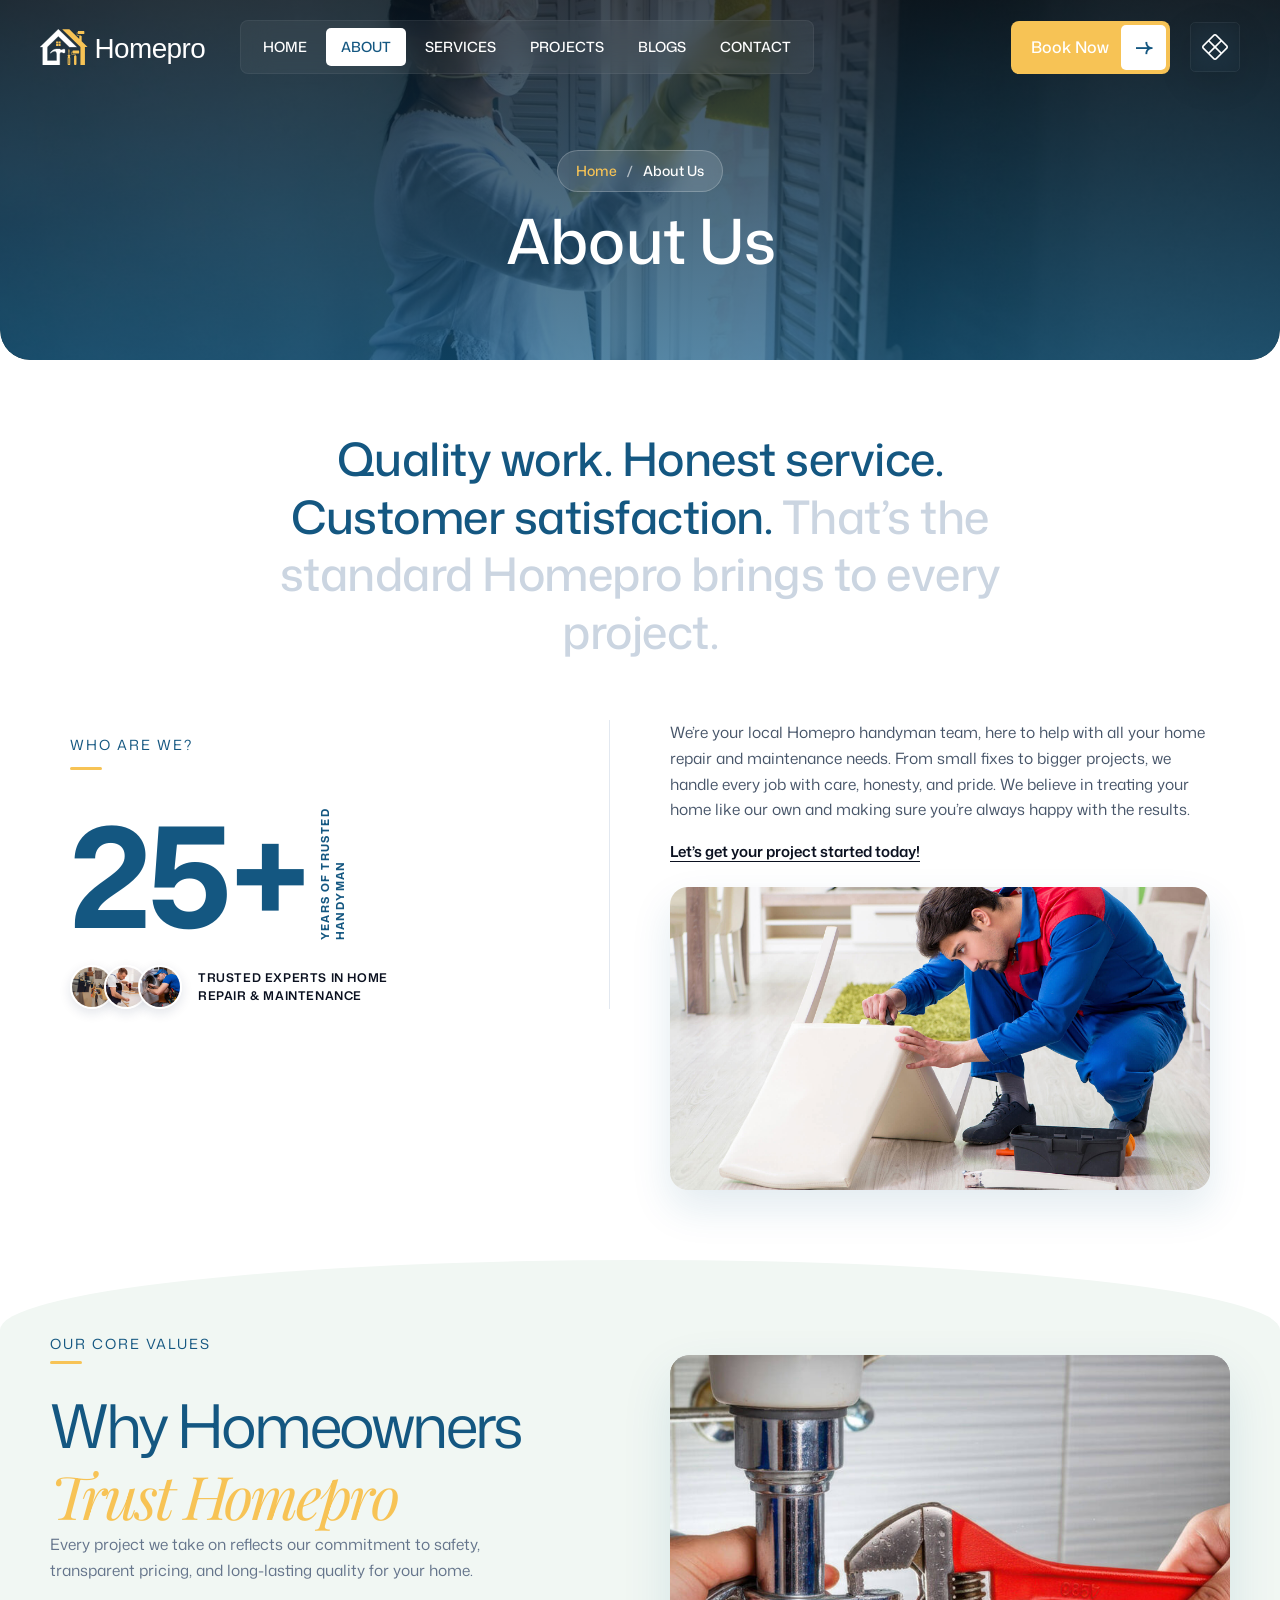
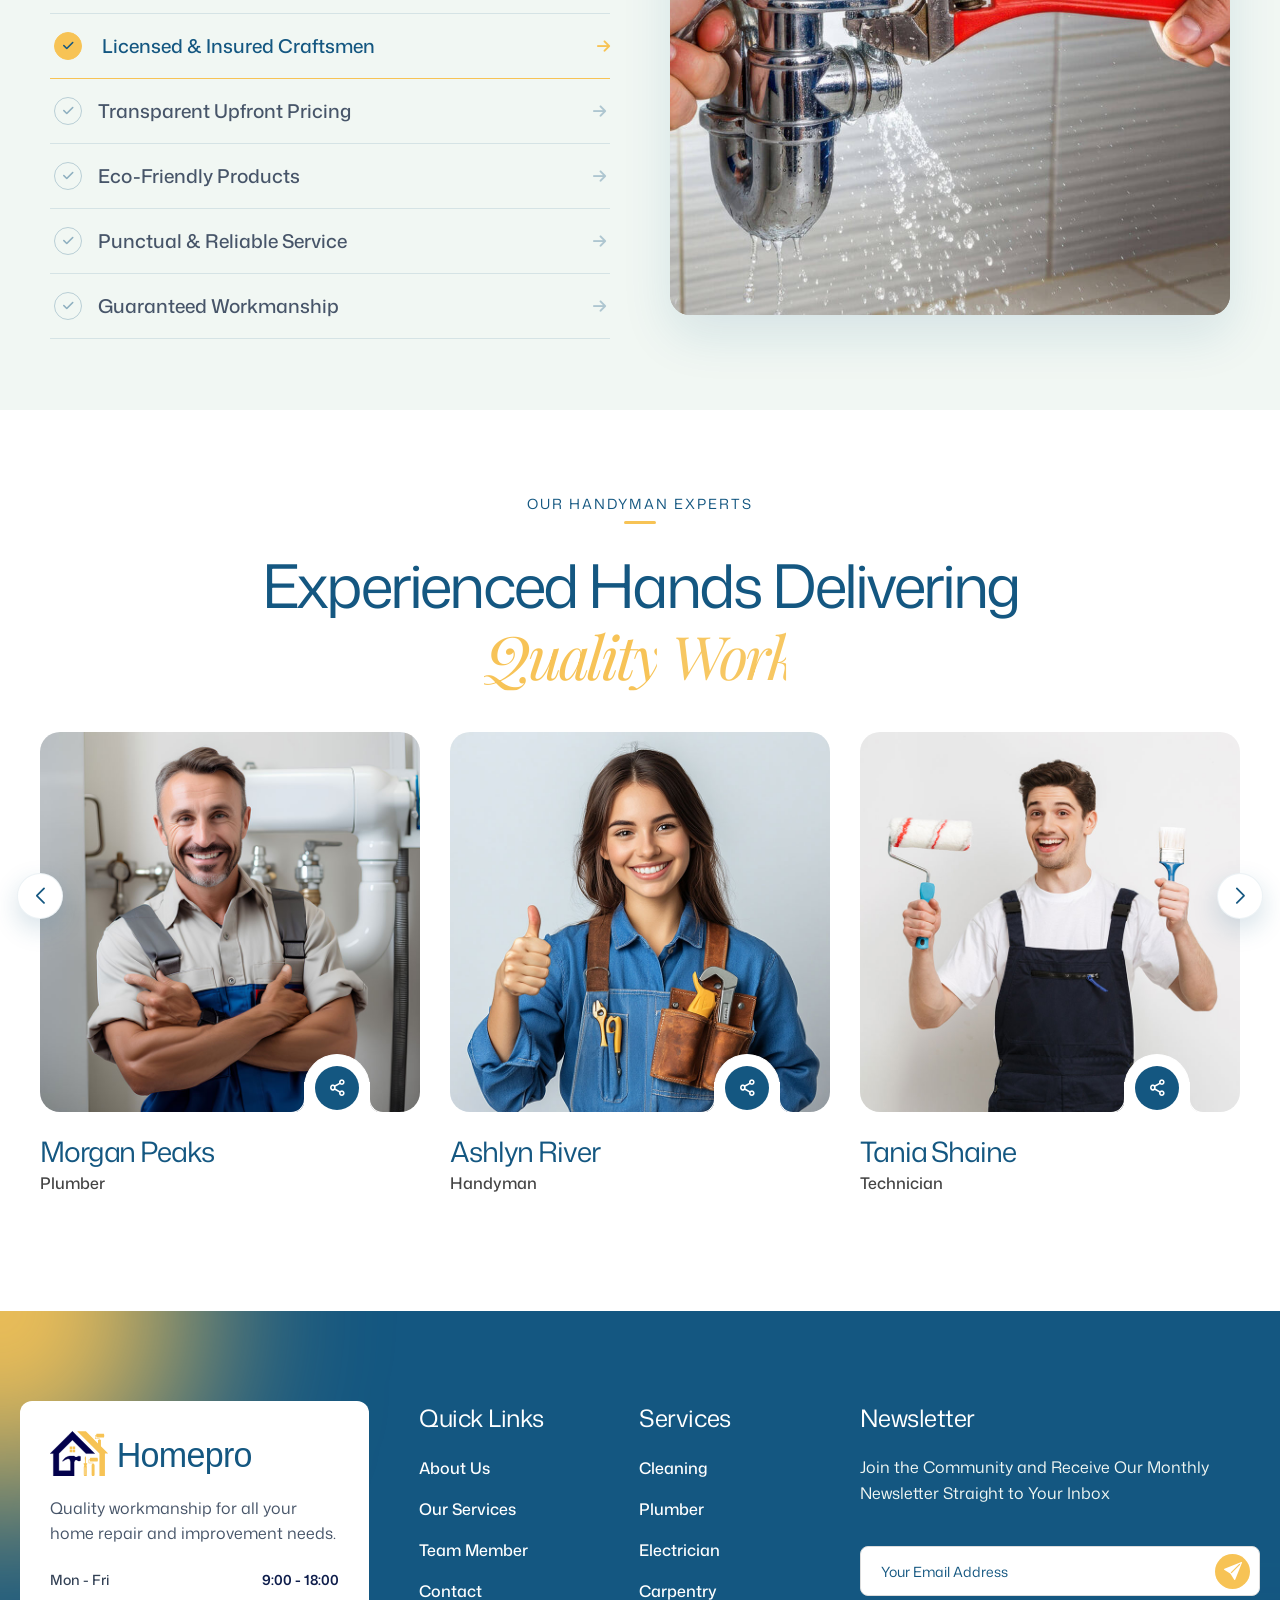
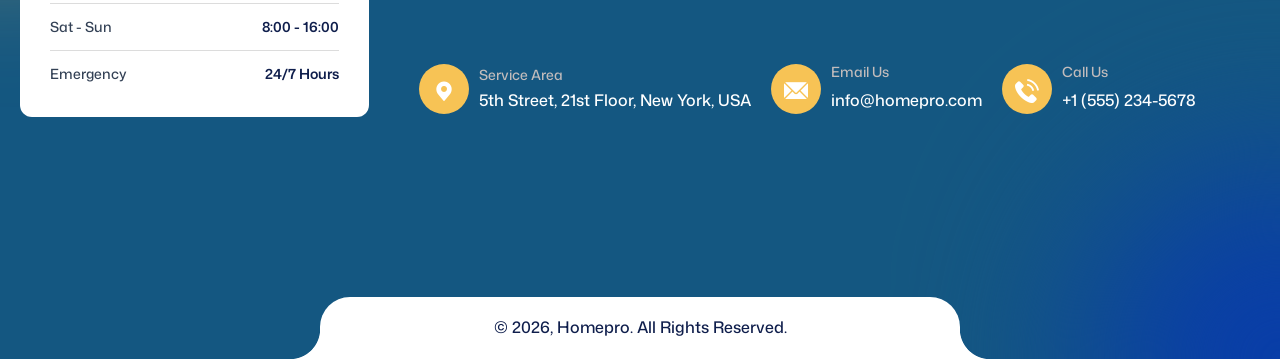
==== commit 3edcc791: "Use 5 unique high-res local banner images across sub-pages" ====
--- a/about.html
+++ b/about.html
@@ -1854,7 +1854,7 @@
         		<div data-elementor-type="wp-page" data-elementor-id="5976" class="elementor elementor-5976">
 				<div class="elementor-element elementor-element-868c1c6 e-con-full e-flex e-con e-parent" data-id="868c1c6" data-element_type="container" data-e-type="container">
 				<section class="about-hero-banner">
-					<div class="about-hero-bg" style="background-image: url('assets/images/css-asset-2.jpg');"></div>
+					<div class="about-hero-bg" style="background-image: url('assets/images/banner-about.jpg'); background-position: center center;"></div>
 					<div class="about-hero-overlay"></div>
 					<div class="about-hero-inner">
 						<nav class="about-breadcrumb" aria-label="Breadcrumb">
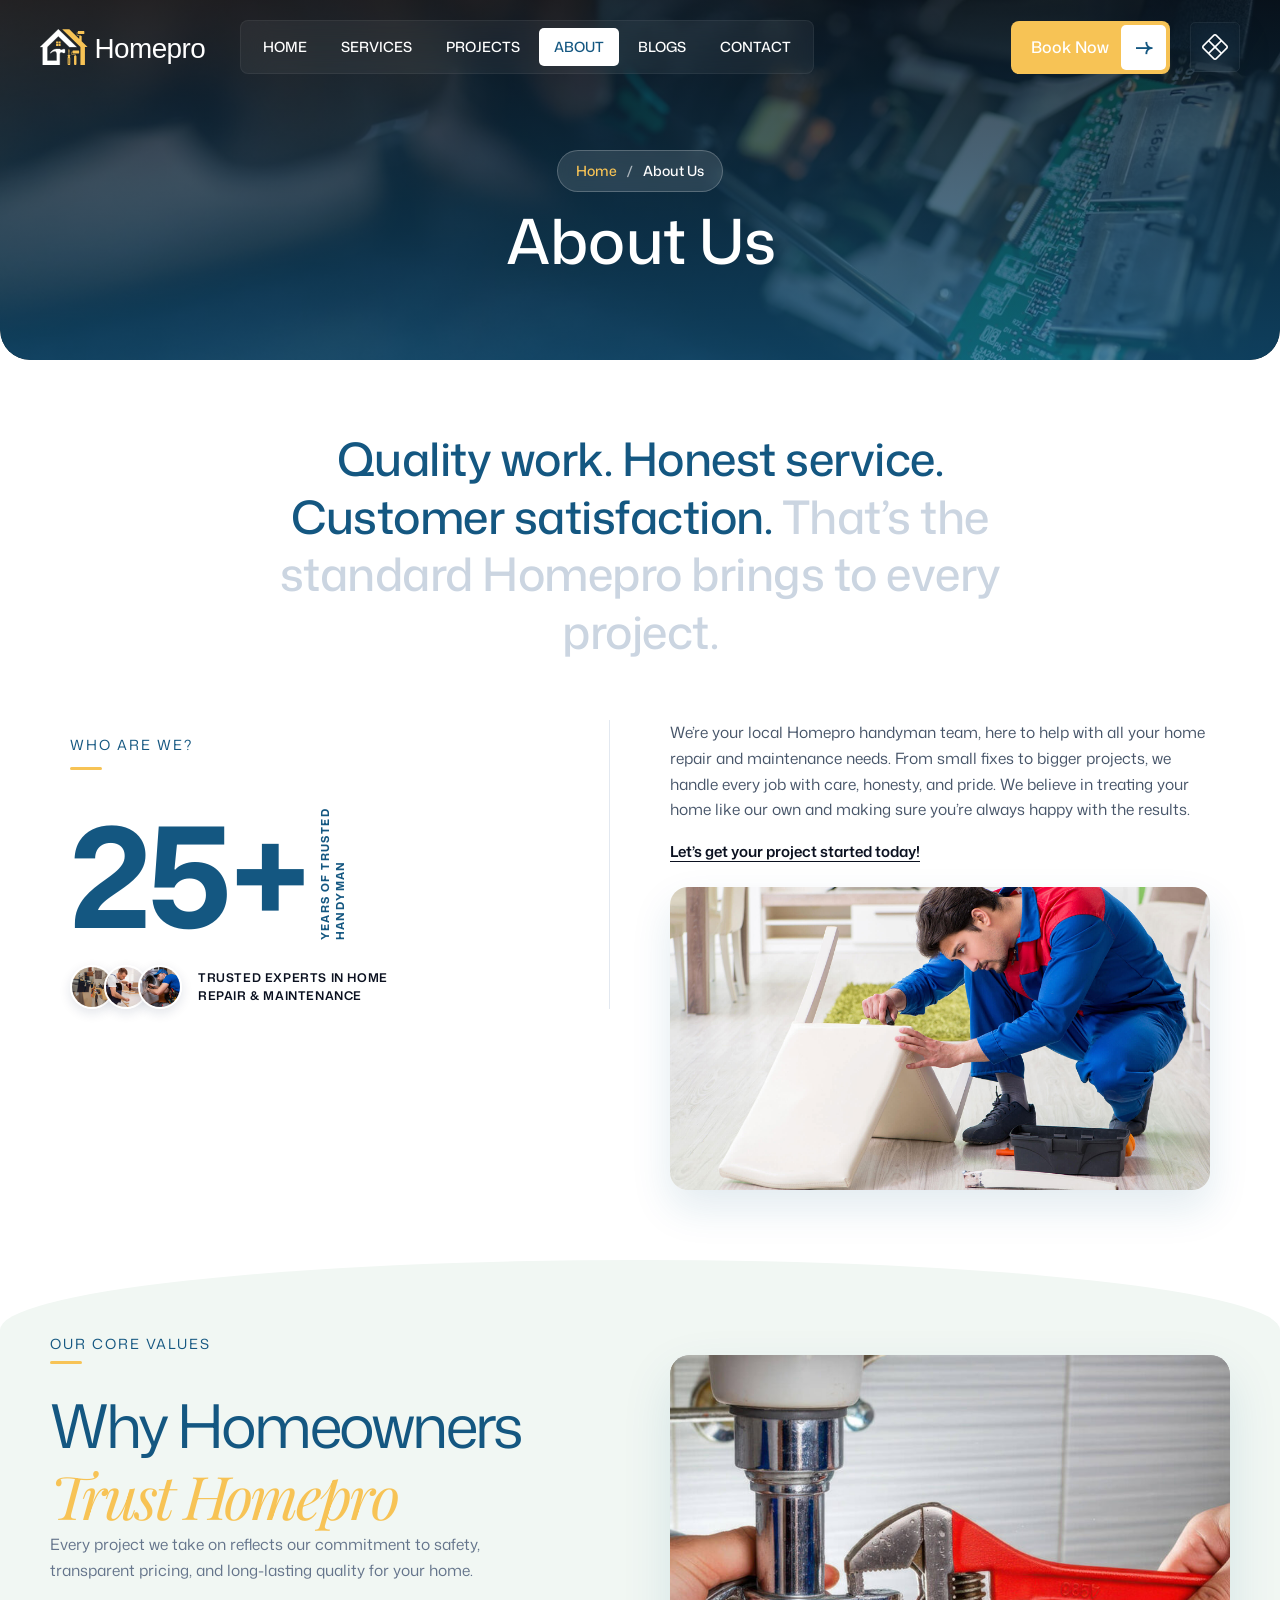
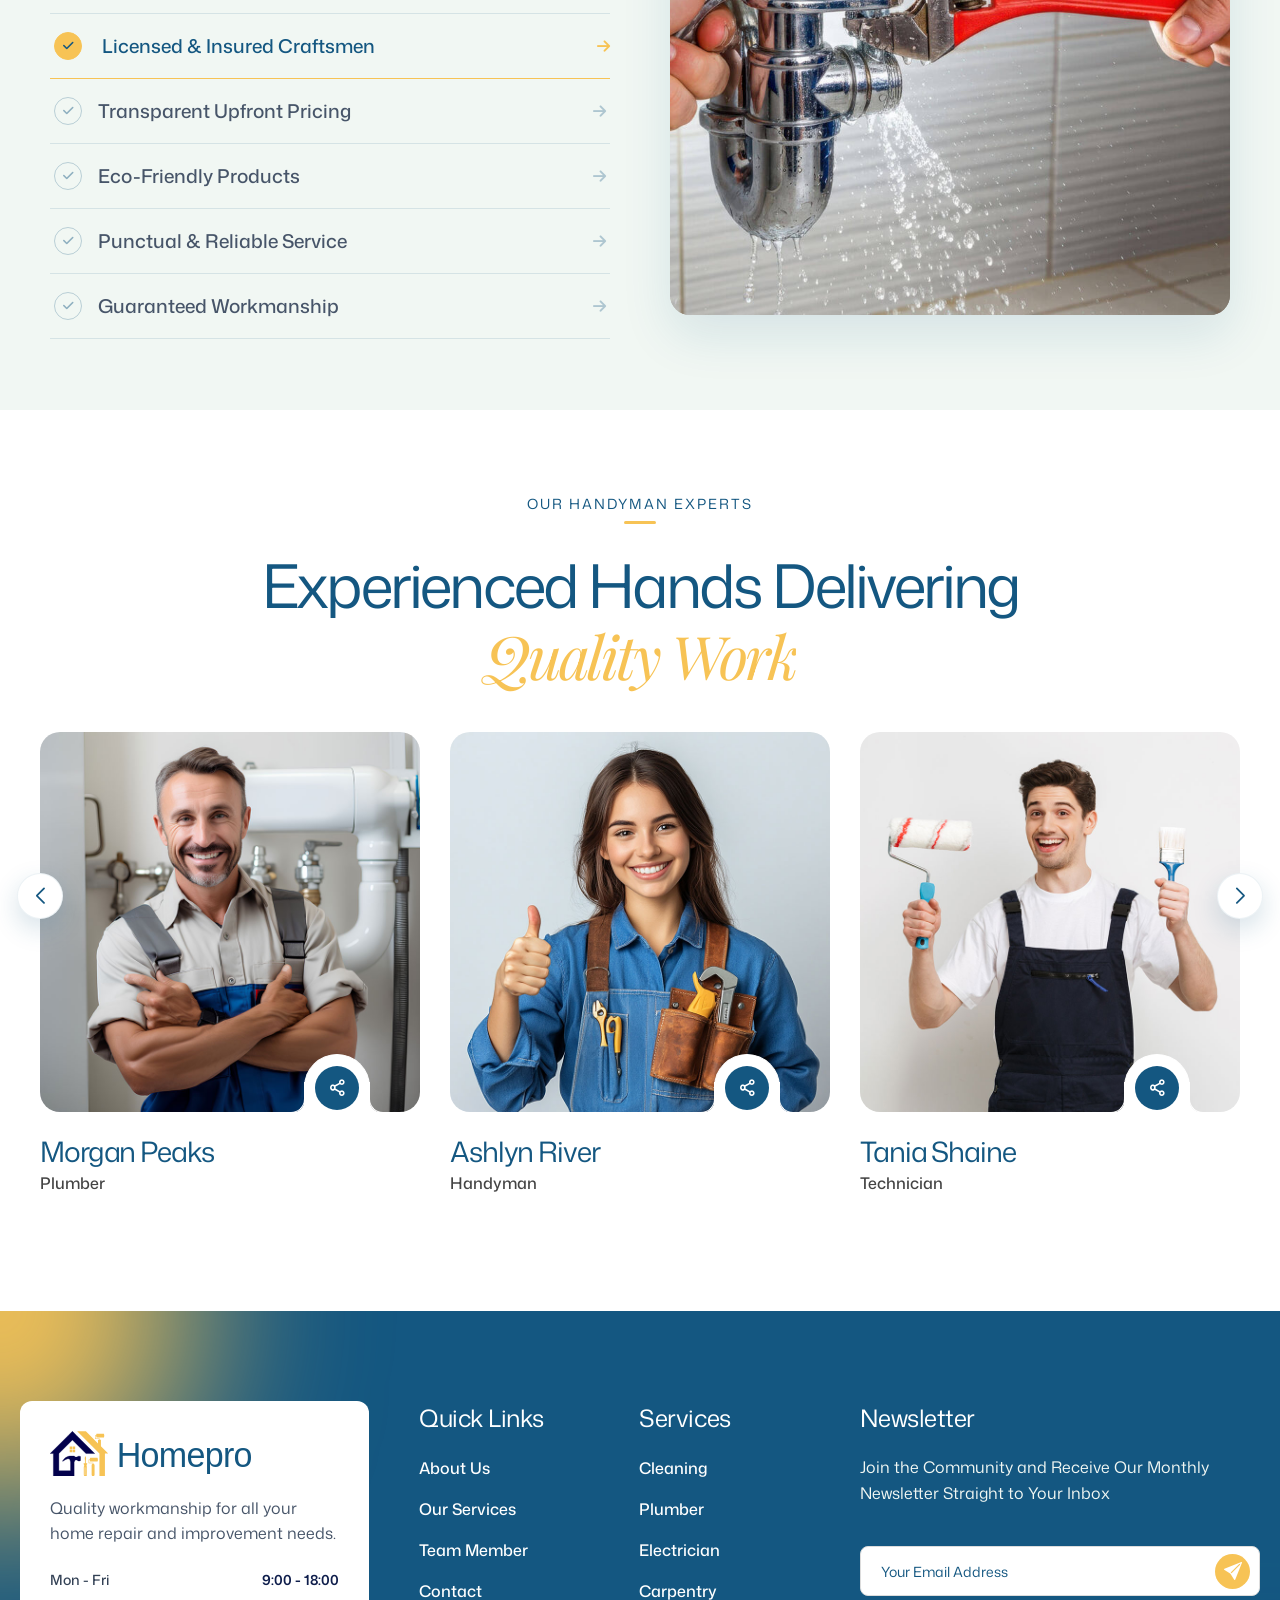
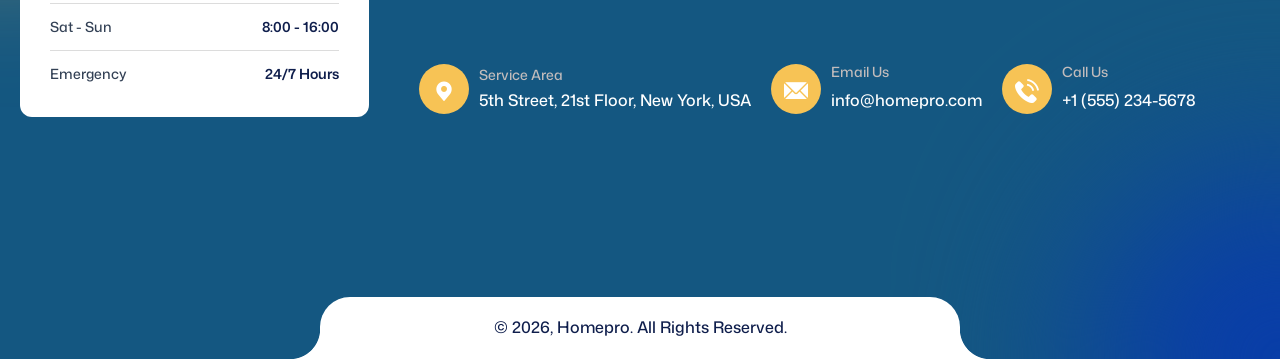
==== commit b8143c4b: "Move About right before Blogs in header menu across all pages" ====
--- a/about.html
+++ b/about.html
@@ -1766,9 +1766,9 @@
 				<div class="elementor-widget-container">
 					<div class="ht-mobile-menu-bg"></div><div class="navigation-top "><div class="main-nav"><ul id="menu-main-menu" class="menu">
 <li id="menu-item-8536" class="menu-item menu-item-type-custom menu-item-object-custom menu-item-8536"><a href="/">Home</a></li>
-<li id="menu-item-2442" class="menu-item menu-item-type-post_type menu-item-object-page current-menu-item menu-item-2442"><a href="/about" aria-current="page">About</a></li>
 <li id="menu-item-719" class="menu-item menu-item-type-custom menu-item-object-custom menu-item-719"><a href="/services">Services</a></li>
 <li id="menu-item-724" class="menu-item menu-item-type-custom menu-item-object-custom menu-item-724"><a href="/projects">Projects</a></li>
+<li id="menu-item-2442" class="menu-item menu-item-type-post_type menu-item-object-page current-menu-item menu-item-2442"><a href="/about" aria-current="page">About</a></li>
 <li id="menu-item-731" class="menu-item menu-item-type-custom menu-item-object-custom menu-item-731"><a href="/blog">Blogs</a></li>
 <li id="menu-item-1453" class="menu-item menu-item-type-post_type menu-item-object-page menu-item-1453"><a href="/contact">Contact</a></li>
 </ul></div></div><button id="menu-toggle" class="nav-menu-toggle ht-toggler" type="button">
